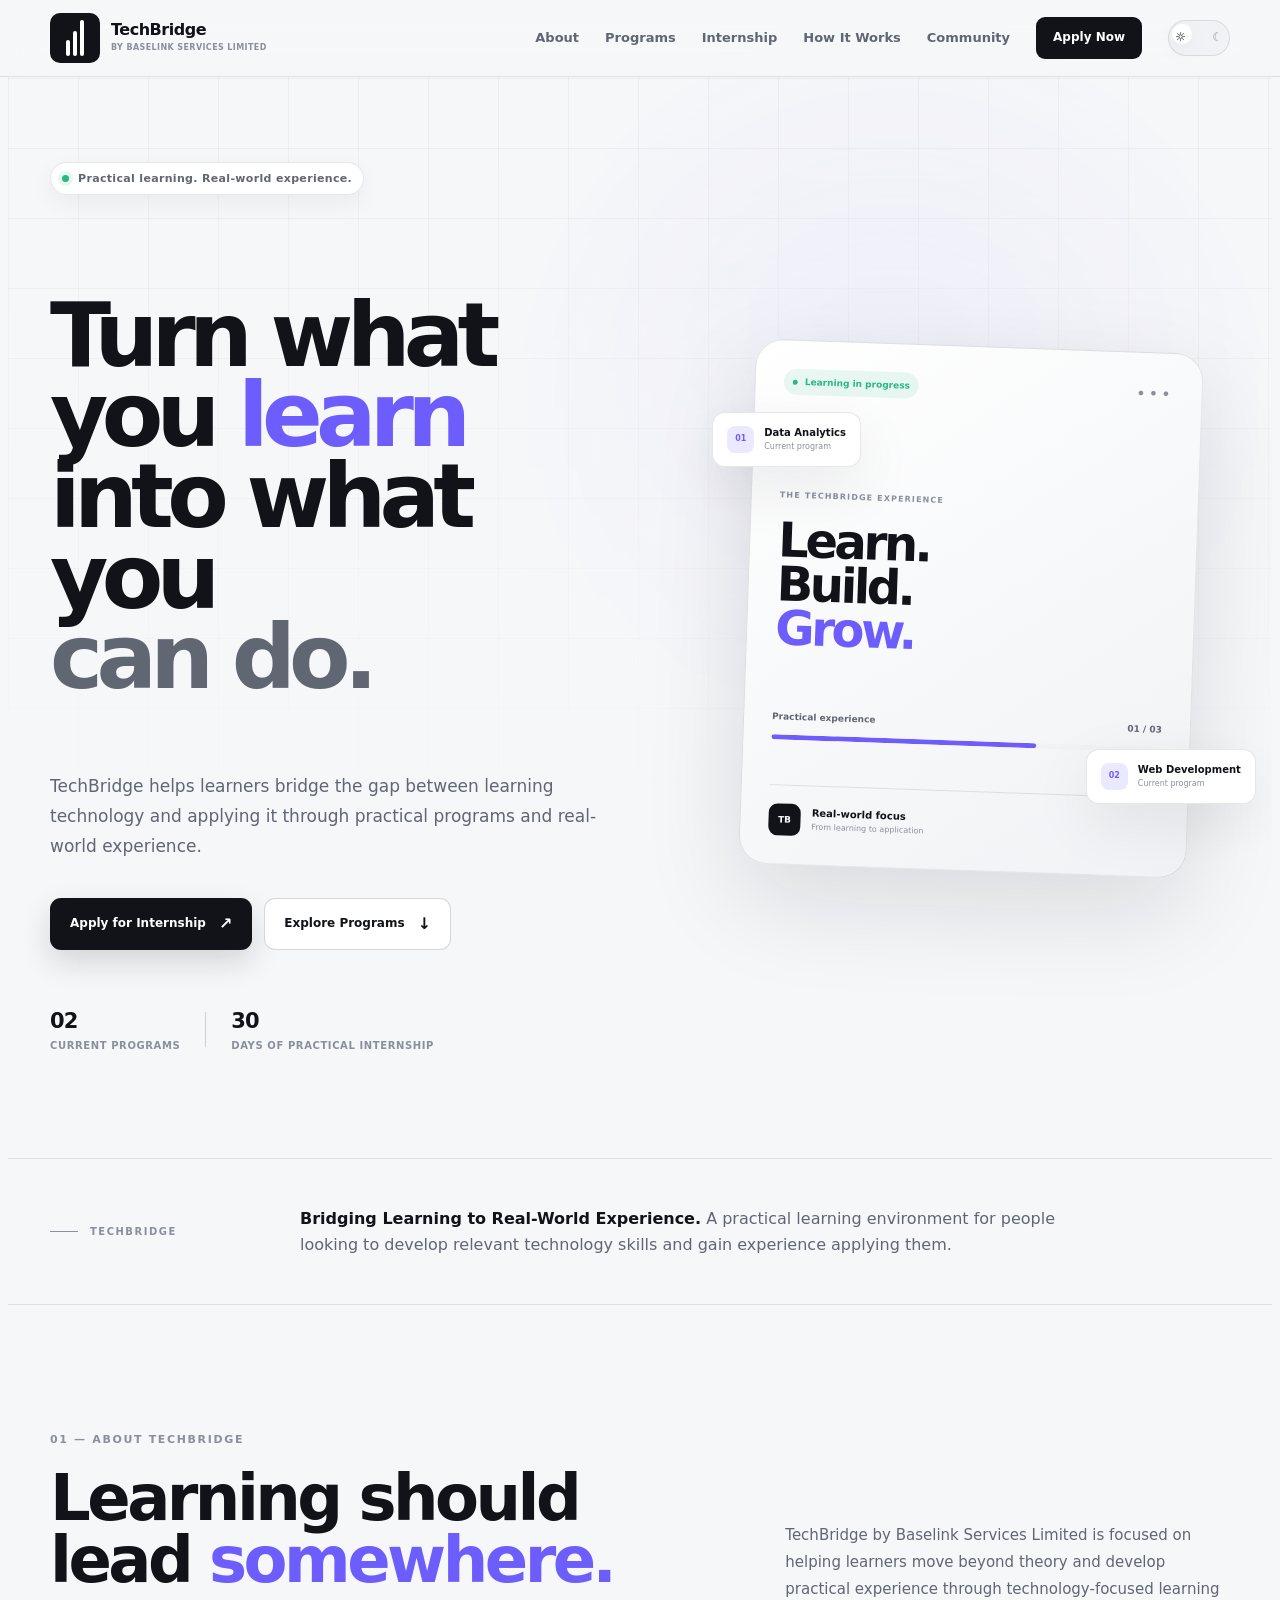
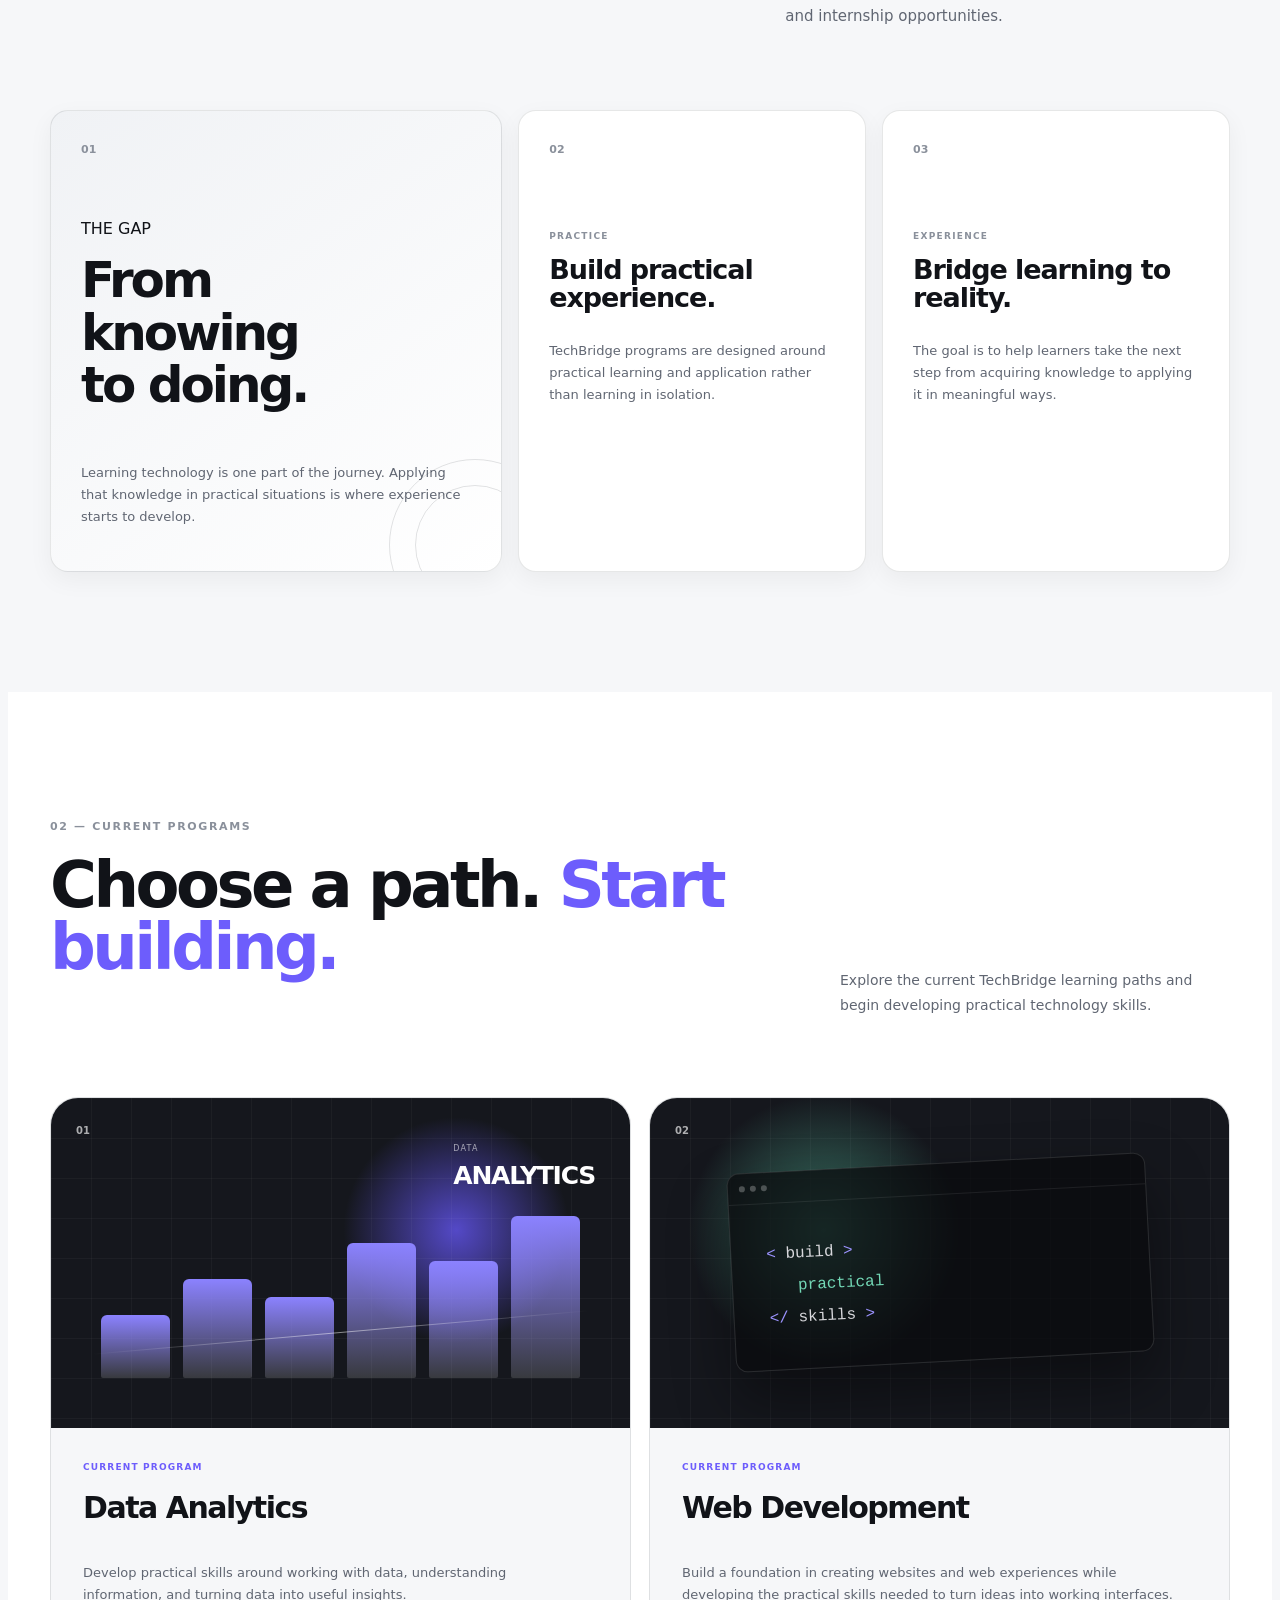
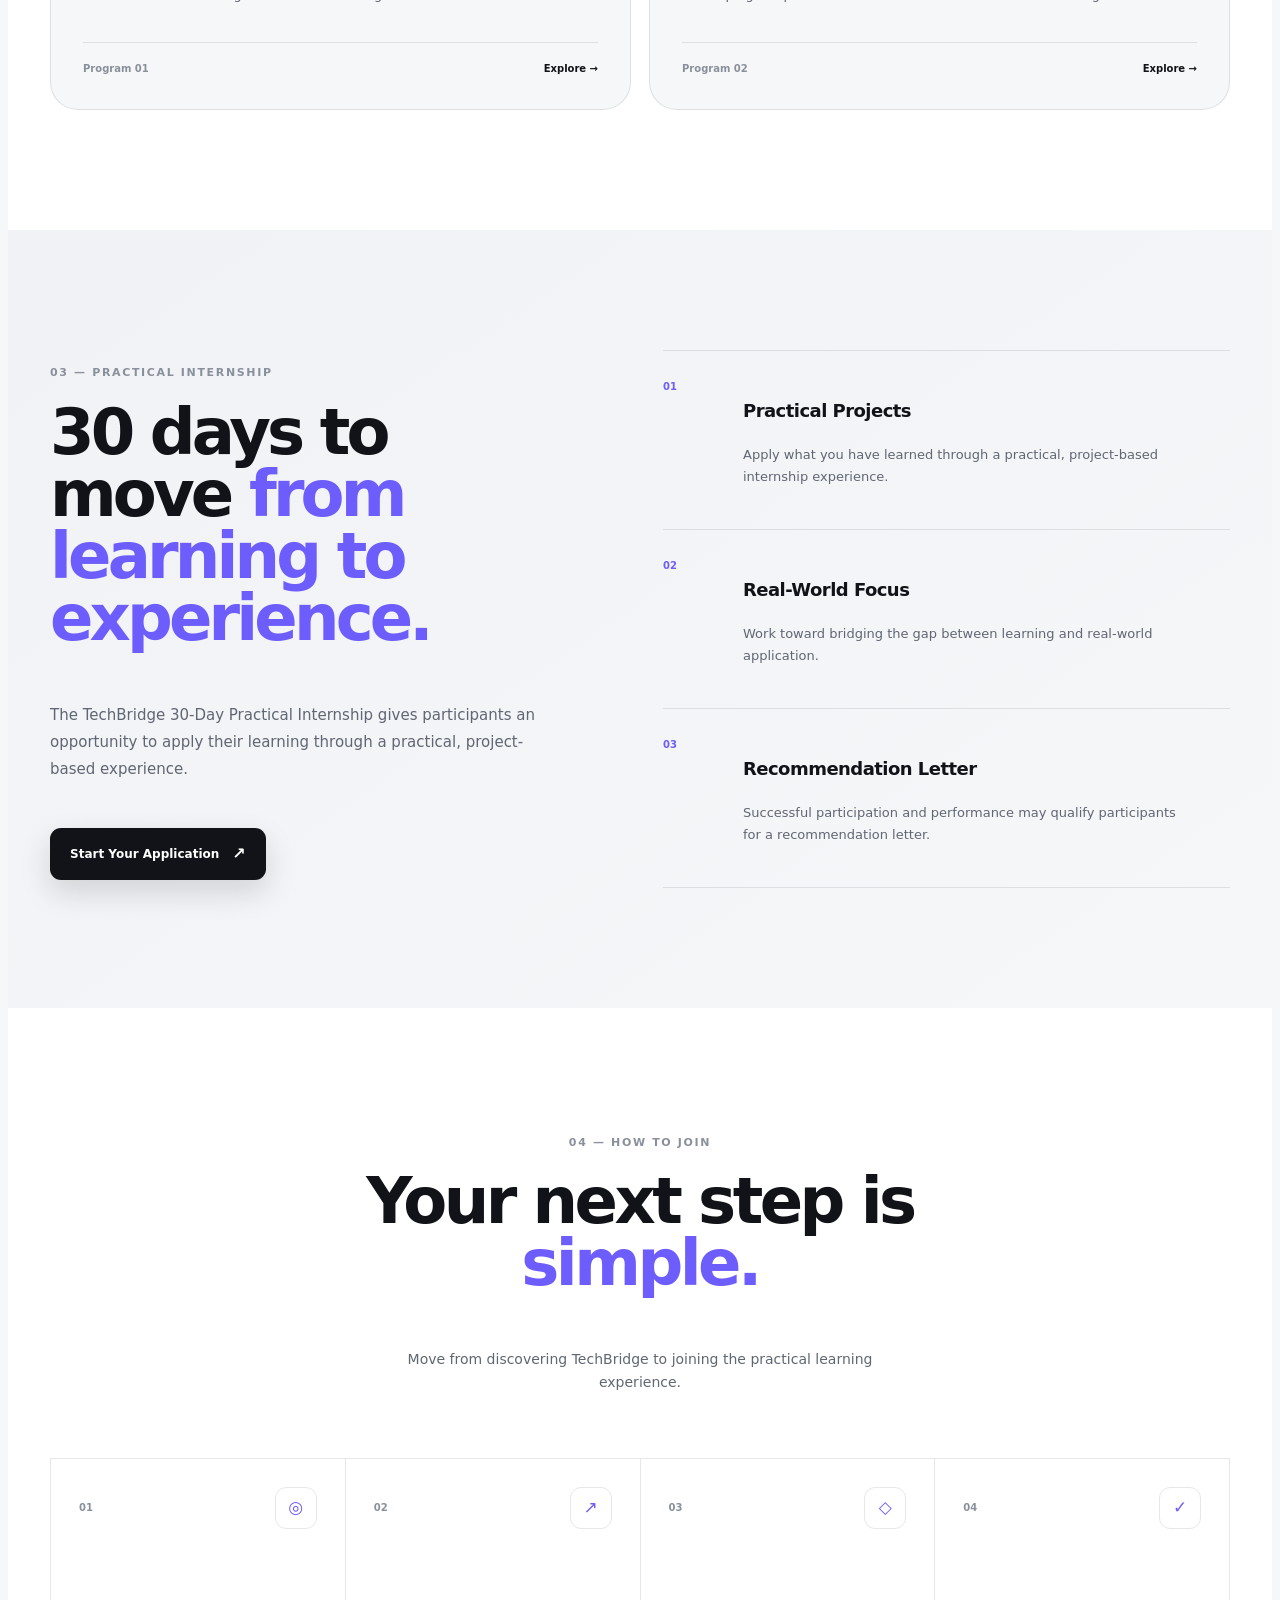
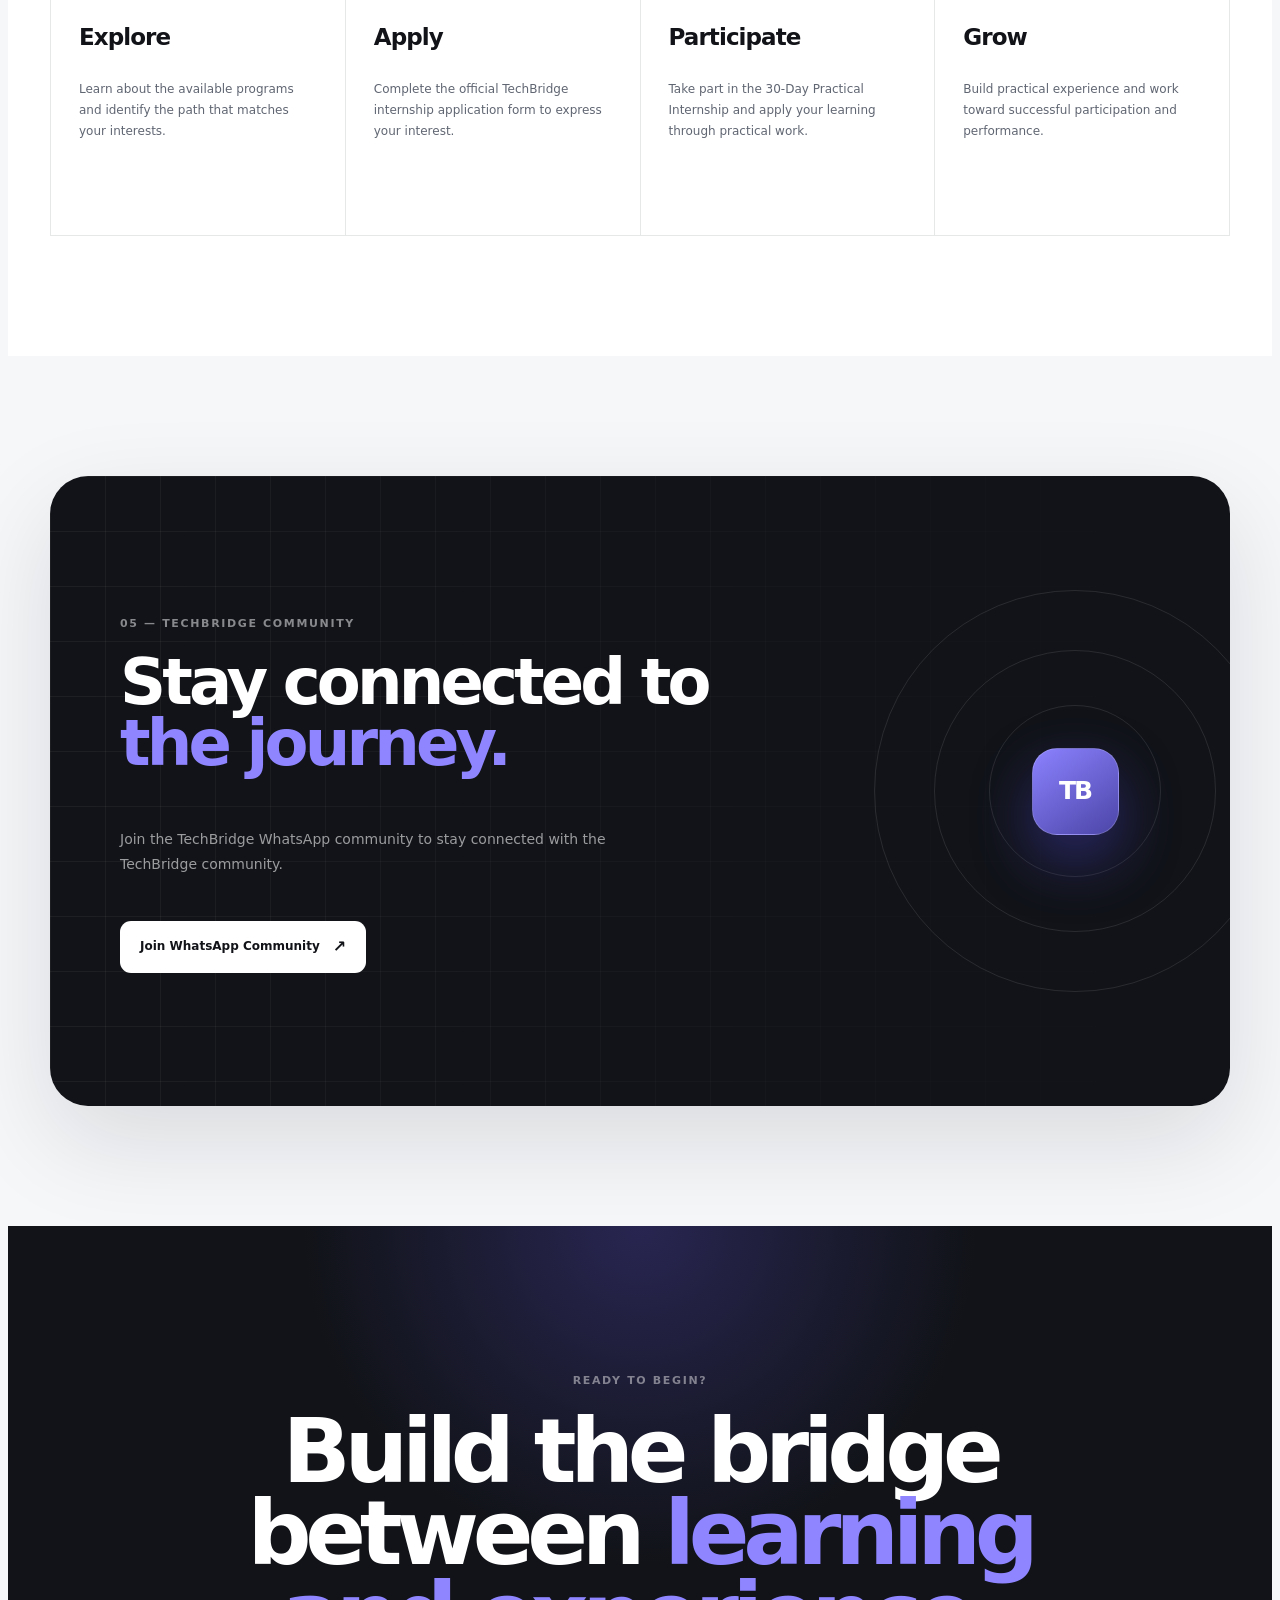
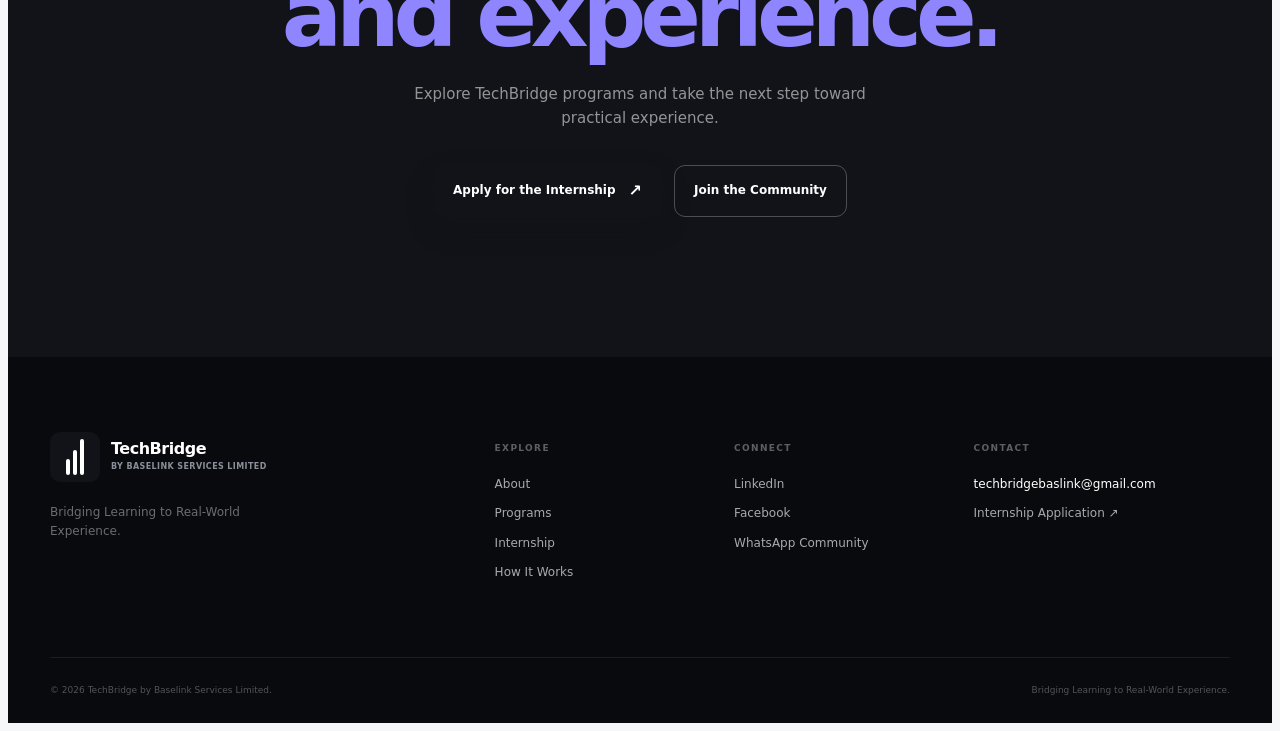
==== index.html @ 59e184b6 "first commit" ====
<!DOCTYPE html>
<html lang="en">
<head>
  <meta charset="UTF-8" />
  <meta
    name="viewport"
    content="width=device-width, initial-scale=1.0"
  />

  <meta
    name="description"
    content="TechBridge by Baselink Services Limited — Bridging Learning to Real-World Experience through practical technology programs and internships."
  />

  <title>TechBridge — Bridging Learning to Real-World Experience</title>

  <link rel="stylesheet" href="style.css" />
</head>

<body>

  <!-- Theme + mobile navigation controls -->
  <input
    type="checkbox"
    id="theme-toggle"
    class="theme-toggle"
    aria-label="Toggle dark mode"
  />

  <input
    type="checkbox"
    id="menu-toggle"
    class="menu-toggle"
    aria-label="Toggle navigation menu"
  />

  <div class="site-shell">

    <!-- =========================
         HEADER
    ========================== -->
    <header class="site-header">
      <div class="container nav-container">

        <a href="#home" class="brand">
          <span class="brand-mark">
            <span></span>
            <span></span>
            <span></span>
          </span>

          <span class="brand-text">
            <strong>TechBridge</strong>
            <small>by Baselink Services Limited</small>
          </span>
        </a>

        <label
          for="menu-toggle"
          class="menu-button"
          aria-label="Open navigation"
        >
          <span></span>
          <span></span>
          <span></span>
        </label>

        <nav class="main-nav" aria-label="Main navigation">
          <a href="#about">About</a>
          <a href="#programs">Programs</a>
          <a href="#internship">Internship</a>
          <a href="#how-it-works">How It Works</a>
          <a href="#community">Community</a>

          <a
            href="https://forms.gle/8EbdSy5ttGfLZfjv5"
            target="_blank"
            rel="noopener noreferrer"
            class="nav-cta"
          >
            Apply Now
          </a>

          <label
            for="theme-toggle"
            class="theme-switch"
            aria-label="Toggle light and dark mode"
          >
            <span class="sun">☼</span>
            <span class="moon">☾</span>
          </label>
        </nav>

      </div>
    </header>


    <main>

      <!-- =========================
           HERO
      ========================== -->
      <section id="home" class="hero">
        <div class="hero-grid"></div>

        <div class="container hero-container">

          <div class="hero-content reveal-up">

            <div class="eyebrow">
              <span class="eyebrow-dot"></span>
              Practical learning. Real-world experience.
            </div>

            <h1>
              Turn what you
              <span>learn</span>
              into what you
              <em>can do.</em>
            </h1>

            <p class="hero-description">
              TechBridge helps learners bridge the gap between learning
              technology and applying it through practical programs and
              real-world experience.
            </p>

            <div class="hero-actions">
              <a
                href="https://forms.gle/8EbdSy5ttGfLZfjv5"
                target="_blank"
                rel="noopener noreferrer"
                class="button button-primary"
              >
                Apply for Internship
                <span>↗</span>
              </a>

              <a href="#programs" class="button button-secondary">
                Explore Programs
                <span>↓</span>
              </a>
            </div>

            <div class="hero-meta">
              <div>
                <strong>02</strong>
                <span>Current programs</span>
              </div>

              <div class="meta-divider"></div>

              <div>
                <strong>30</strong>
                <span>Days of practical internship</span>
              </div>
            </div>

          </div>


          <!-- Hero visual -->
          <div class="hero-visual reveal-right">

            <div class="visual-glow"></div>

            <div class="experience-card">

              <div class="experience-top">
                <span class="status-pill">
                  <span></span>
                  Learning in progress
                </span>

                <span class="card-dots">•••</span>
              </div>

              <div class="visual-heading">
                <small>THE TECHBRIDGE EXPERIENCE</small>
                <h2>
                  Learn.
                  <br />
                  Build.
                  <br />
                  <span>Grow.</span>
                </h2>
              </div>

              <div class="progress-section">
                <div class="progress-label">
                  <span>Practical experience</span>
                  <strong>01 / 03</strong>
                </div>

                <div class="progress-bar">
                  <span></span>
                </div>
              </div>

              <div class="visual-bottom">
                <div class="mini-avatar">TB</div>

                <div>
                  <strong>Real-world focus</strong>
                  <small>From learning to application</small>
                </div>
              </div>

            </div>

            <div class="floating-card floating-card-one">
              <span class="floating-icon">01</span>
              <div>
                <strong>Data Analytics</strong>
                <small>Current program</small>
              </div>
            </div>

            <div class="floating-card floating-card-two">
              <span class="floating-icon">02</span>
              <div>
                <strong>Web Development</strong>
                <small>Current program</small>
              </div>
            </div>

          </div>

        </div>
      </section>


      <!-- =========================
           TRUST / INTRO STRIP
      ========================== -->
      <section class="intro-strip">
        <div class="container intro-grid">

          <div class="intro-label">
            <span class="line"></span>
            <span>TECHBRIDGE</span>
          </div>

          <p>
            <strong>Bridging Learning to Real-World Experience.</strong>
            A practical learning environment for people looking to develop
            relevant technology skills and gain experience applying them.
          </p>

        </div>
      </section>


      <!-- =========================
           ABOUT
      ========================== -->
      <section id="about" class="section about-section">
        <div class="container">

          <div class="section-heading split-heading">

            <div>
              <span class="section-kicker">01 — ABOUT TECHBRIDGE</span>

              <h2>
                Learning should lead
                <span>somewhere.</span>
              </h2>
            </div>

            <p>
              TechBridge by Baselink Services Limited is focused on helping
              learners move beyond theory and develop practical experience
              through technology-focused learning and internship opportunities.
            </p>

          </div>


          <div class="about-grid">

            <article class="about-card about-card-large">
              <div class="number">01</div>

              <div class="about-card-content">
                <span>THE GAP</span>

                <h3>
                  From knowing
                  <br />
                  to doing.
                </h3>

                <p>
                  Learning technology is one part of the journey. Applying
                  that knowledge in practical situations is where experience
                  starts to develop.
                </p>
              </div>

              <div class="corner-shape"></div>
            </article>


            <article class="about-card">
              <div class="number">02</div>

              <span>PRACTICE</span>

              <h3>Build practical experience.</h3>

              <p>
                TechBridge programs are designed around practical learning
                and application rather than learning in isolation.
              </p>
            </article>


            <article class="about-card">
              <div class="number">03</div>

              <span>EXPERIENCE</span>

              <h3>Bridge learning to reality.</h3>

              <p>
                The goal is to help learners take the next step from
                acquiring knowledge to applying it in meaningful ways.
              </p>
            </article>

          </div>

        </div>
      </section>


      <!-- =========================
           PROGRAMS
      ========================== -->
      <section id="programs" class="section programs-section">
        <div class="container">

          <div class="section-heading">

            <span class="section-kicker">02 — CURRENT PROGRAMS</span>

            <div class="heading-row">
              <h2>
                Choose a path.
                <span>Start building.</span>
              </h2>

              <p>
                Explore the current TechBridge learning paths and begin
                developing practical technology skills.
              </p>
            </div>

          </div>


          <div class="program-grid">

            <!-- Data Analytics -->
            <article class="program-card program-analytics">

              <div class="program-number">01</div>

              <div class="program-visual analytics-visual">

                <div class="chart-bars">
                  <span style="--height: 35%"></span>
                  <span style="--height: 55%"></span>
                  <span style="--height: 45%"></span>
                  <span style="--height: 75%"></span>
                  <span style="--height: 65%"></span>
                  <span style="--height: 90%"></span>
                </div>

                <div class="chart-line"></div>

                <div class="data-label">
                  <small>DATA</small>
                  <strong>ANALYTICS</strong>
                </div>

              </div>

              <div class="program-content">
                <div class="program-tag">CURRENT PROGRAM</div>

                <h3>Data Analytics</h3>

                <p>
                  Develop practical skills around working with data,
                  understanding information, and turning data into useful
                  insights.
                </p>

                <div class="program-footer">
                  <span>Program 01</span>
                  <a href="#internship" aria-label="Learn more about Data Analytics">
                    Explore →
                  </a>
                </div>
              </div>

            </article>


            <!-- Web Development -->
            <article class="program-card program-web">

              <div class="program-number">02</div>

              <div class="program-visual web-visual">

                <div class="code-window">

                  <div class="window-bar">
                    <span></span>
                    <span></span>
                    <span></span>
                  </div>

                  <div class="code-content">
                    <span class="code-purple">&lt;</span>
                    <span>build</span>
                    <span class="code-purple">&gt;</span>

                    <br />

                    <span class="indent">
                      practical
                    </span>

                    <br />

                    <span class="code-purple">&lt;/</span>
                    <span>skills</span>
                    <span class="code-purple">&gt;</span>
                  </div>

                </div>

              </div>

              <div class="program-content">
                <div class="program-tag">CURRENT PROGRAM</div>

                <h3>Web Development</h3>

                <p>
                  Build a foundation in creating websites and web experiences
                  while developing the practical skills needed to turn ideas
                  into working interfaces.
                </p>

                <div class="program-footer">
                  <span>Program 02</span>
                  <a href="#internship" aria-label="Learn more about Web Development">
                    Explore →
                  </a>
                </div>
              </div>

            </article>

          </div>

        </div>
      </section>


      <!-- =========================
           INTERNSHIP
      ========================== -->
      <section id="internship" class="section internship-section">

        <div class="container">

          <div class="internship-layout">

            <div class="internship-intro">

              <span class="section-kicker">03 — PRACTICAL INTERNSHIP</span>

              <h2>
                30 days to move
                <span>from learning to experience.</span>
              </h2>

              <p>
                The TechBridge 30-Day Practical Internship gives participants
                an opportunity to apply their learning through a practical,
                project-based experience.
              </p>

              <a
                href="https://forms.gle/8EbdSy5ttGfLZfjv5"
                target="_blank"
                rel="noopener noreferrer"
                class="button button-primary"
              >
                Start Your Application
                <span>↗</span>
              </a>

            </div>


            <div class="internship-benefits">

              <div class="benefit-card">
                <span class="benefit-number">01</span>

                <div>
                  <h3>Practical Projects</h3>
                  <p>
                    Apply what you have learned through a practical,
                    project-based internship experience.
                  </p>
                </div>
              </div>


              <div class="benefit-card">
                <span class="benefit-number">02</span>

                <div>
                  <h3>Real-World Focus</h3>
                  <p>
                    Work toward bridging the gap between learning and
                    real-world application.
                  </p>
                </div>
              </div>


              <div class="benefit-card">
                <span class="benefit-number">03</span>

                <div>
                  <h3>Recommendation Letter</h3>
                  <p>
                    Successful participation and performance may qualify
                    participants for a recommendation letter.
                  </p>
                </div>
              </div>

            </div>

          </div>

        </div>

      </section>


      <!-- =========================
           HOW IT WORKS
      ========================== -->
      <section id="how-it-works" class="section process-section">
        <div class="container">

          <div class="section-heading center-heading">

            <span class="section-kicker">04 — HOW TO JOIN</span>

            <h2>
              Your next step is
              <span>simple.</span>
            </h2>

            <p>
              Move from discovering TechBridge to joining the practical
              learning experience.
            </p>

          </div>


          <div class="process-grid">

            <article class="process-card">
              <div class="process-top">
                <span>01</span>
                <div class="process-icon">◎</div>
              </div>

              <h3>Explore</h3>

              <p>
                Learn about the available programs and identify the path
                that matches your interests.
              </p>
            </article>


            <article class="process-card">
              <div class="process-top">
                <span>02</span>
                <div class="process-icon">↗</div>
              </div>

              <h3>Apply</h3>

              <p>
                Complete the official TechBridge internship application
                form to express your interest.
              </p>
            </article>


            <article class="process-card">
              <div class="process-top">
                <span>03</span>
                <div class="process-icon">◇</div>
              </div>

              <h3>Participate</h3>

              <p>
                Take part in the 30-Day Practical Internship and apply your
                learning through practical work.
              </p>
            </article>


            <article class="process-card">
              <div class="process-top">
                <span>04</span>
                <div class="process-icon">✓</div>
              </div>

              <h3>Grow</h3>

              <p>
                Build practical experience and work toward successful
                participation and performance.
              </p>
            </article>

          </div>

        </div>
      </section>


      <!-- =========================
           COMMUNITY
      ========================== -->
      <section id="community" class="section community-section">
        <div class="container">

          <div class="community-card">

            <div class="community-pattern"></div>

            <div class="community-content">

              <span class="section-kicker">05 — TECHBRIDGE COMMUNITY</span>

              <h2>
                Stay connected to
                <span>the journey.</span>
              </h2>

              <p>
                Join the TechBridge WhatsApp community to stay connected
                with the TechBridge community.
              </p>

              <a
                href="https://chat.whatsapp.com/FqpBvYS4oaK32cXDxc8JIS"
                target="_blank"
                rel="noopener noreferrer"
                class="button button-light"
              >
                Join WhatsApp Community
                <span>↗</span>
              </a>

            </div>


            <div class="community-orbit">

              <div class="orbit orbit-one"></div>
              <div class="orbit orbit-two"></div>
              <div class="orbit orbit-three"></div>

              <div class="community-logo">
                TB
              </div>

            </div>

          </div>

        </div>
      </section>


      <!-- =========================
           FINAL CTA
      ========================== -->
      <section class="final-cta">

        <div class="container final-cta-container">

          <span class="section-kicker">READY TO BEGIN?</span>

          <h2>
            Build the bridge between
            <span>learning and experience.</span>
          </h2>

          <p>
            Explore TechBridge programs and take the next step toward
            practical experience.
          </p>

          <div class="final-actions">

            <a
              href="https://forms.gle/8EbdSy5ttGfLZfjv5"
              target="_blank"
              rel="noopener noreferrer"
              class="button button-primary"
            >
              Apply for the Internship
              <span>↗</span>
            </a>

            <a
              href="https://chat.whatsapp.com/FqpBvYS4oaK32cXDxc8JIS"
              target="_blank"
              rel="noopener noreferrer"
              class="button button-outline-light"
            >
              Join the Community
            </a>

          </div>

        </div>

      </section>

    </main>


    <!-- =========================
         FOOTER
    ========================== -->
    <footer class="site-footer">

      <div class="container footer-main">

        <div class="footer-brand">

          <a href="#home" class="brand">
            <span class="brand-mark">
              <span></span>
              <span></span>
              <span></span>
            </span>

            <span class="brand-text">
              <strong>TechBridge</strong>
              <small>by Baselink Services Limited</small>
            </span>
          </a>

          <p>
            Bridging Learning to Real-World Experience.
          </p>

        </div>


        <div class="footer-column">
          <h3>Explore</h3>

          <a href="#about">About</a>
          <a href="#programs">Programs</a>
          <a href="#internship">Internship</a>
          <a href="#how-it-works">How It Works</a>
        </div>


        <div class="footer-column">
          <h3>Connect</h3>

          <a
            href="https://www.linkedin.com/company/techbridge-services/"
            target="_blank"
            rel="noopener noreferrer"
          >
            LinkedIn
          </a>

          <a
            href="https://www.facebook.com/p/Baselink-Services-100066771475783/"
            target="_blank"
            rel="noopener noreferrer"
          >
            Facebook
          </a>

          <a
            href="https://chat.whatsapp.com/FqpBvYS4oaK32cXDxc8JIS"
            target="_blank"
            rel="noopener noreferrer"
          >
            WhatsApp Community
          </a>
        </div>


        <div class="footer-column footer-contact">
          <h3>Contact</h3>

          <a href="mailto:techbridgebaslink@gmail.com" target="_blank">
            techbridgebaslink@gmail.com
          </a>

          <a
            href="https://forms.gle/8EbdSy5ttGfLZfjv5"
            target="_blank"
            rel="noopener noreferrer"
          >
            Internship Application ↗
          </a>
        </div>

      </div>


      <div class="container footer-bottom">

        <span>
          © 2026 TechBridge by Baselink Services Limited.
        </span>

        <span>
          Bridging Learning to Real-World Experience.
        </span>

      </div>

    </footer>

  </div>

</body>
</html>
---- style.css ----
Premium HTML + CSS Homepage
   /* RESET */
*,
*::before,
*::after {
  box-sizing: border-box;
  margin: 0;
  padding: 0;
}

html {
  scroll-behavior: smooth;
}

body {
  min-height: 100vh;
  font-family:
    Inter,
    ui-sans-serif,
    system-ui,
    -apple-system,
    BlinkMacSystemFont,
    "Segoe UI",
    sans-serif;

  background: #f6f7f9;
  color: #111318;
  line-height: 1.6;

  overflow-x: hidden;

  transition:
    background-color 0.4s ease,
    color 0.4s ease;
}

a {
  color: inherit;
  text-decoration: none;
}

button,
input,
label {
  font: inherit;
}

img {
  display: block;
  max-width: 100%;
}

::selection {
  background: #111318;
  color: #ffffff;
}

/* DESIGN TOKENS */
:root {
  --background: #f6f7f9;
  --surface: #ffffff;
  --surface-soft: #f0f2f5;

  --text: #111318;
  --text-soft: #606672;
  --text-muted: #8a909b;

  --border: rgba(17, 19, 24, 0.1);
  --border-strong: rgba(17, 19, 24, 0.17);

  --primary: #111318;
  --primary-contrast: #ffffff;

  --accent: #6d5dfc;
  --accent-light: #ebe9ff;

  --success: #28b981;

  --container: 1180px;

  --radius-sm: 10px;
  --radius-md: 18px;
  --radius-lg: 28px;
  --radius-xl: 38px;

  --shadow-sm: 0 8px 25px rgba(17, 19, 24, 0.05);

  --shadow-md: 0 20px 60px rgba(17, 19, 24, 0.08);

  --shadow-lg: 0 35px 100px rgba(17, 19, 24, 0.12);
}

/* DARK MODE */
#theme-toggle:checked ~ .site-shell {
  --background: #090a0d;
  --surface: #111318;
  --surface-soft: #181a20;

  --text: #f7f7f8;
  --text-soft: #a5a9b3;
  --text-muted: #737782;

  --border: rgba(255, 255, 255, 0.09);
  --border-strong: rgba(255, 255, 255, 0.15);

  --primary: #ffffff;
  --primary-contrast: #0b0c0f;

  --accent: #8a7fff;
  --accent-light: #201d42;

  --shadow-sm: 0 8px 30px rgba(0, 0, 0, 0.18);

  --shadow-md: 0 20px 70px rgba(0, 0, 0, 0.28);

  --shadow-lg: 0 35px 110px rgba(0, 0, 0, 0.4);
}

/* GLOBAL */
.site-shell {
  background: var(--background);
  color: var(--text);

  transition:
    background-color 0.4s ease,
    color 0.4s ease;
}

.container {
  width: min(calc(100% - 48px), var(--container));

  margin-inline: auto;
}

.section {
  padding: 120px 0;
}

.section-kicker {
  display: inline-flex;
  align-items: center;
  gap: 9px;

  color: var(--text-muted);

  font-size: 11px;
  font-weight: 800;
  letter-spacing: 0.15em;
  text-transform: uppercase;
}

.section-heading {
  margin-bottom: 65px;
}

.section-heading h2 {
  max-width: 750px;

  margin-top: 16px;

  font-size: clamp(42px, 5vw, 70px);

  line-height: 0.98;
  letter-spacing: -0.055em;
}

.section-heading h2 span,
.about-card h3 span,
.final-cta h2 span {
  color: var(--accent);
}

/* HEADER */
.site-header {
  position: fixed;

  top: 0;
  left: 0;
  right: 0;

  z-index: 100;

  background: color-mix(in srgb, var(--background) 88%, transparent);

  border-bottom: 1px solid var(--border);

  backdrop-filter: blur(20px);
  -webkit-backdrop-filter: blur(20px);
}

.nav-container {
  min-height: 76px;

  display: flex;
  align-items: center;
  justify-content: space-between;
}

/* Brand */

.brand {
  display: inline-flex;
  align-items: center;
  gap: 11px;
}

.brand-mark {
  width: 36px;
  height: 36px;

  display: flex;
  align-items: flex-end;
  justify-content: center;
  gap: 3px;

  padding: 7px;

  border-radius: 10px;

  background: var(--primary);
}

.brand-mark span {
  width: 4px;
  border-radius: 2px;

  background: var(--primary-contrast);
}

.brand-mark span:nth-child(1) {
  height: 45%;
}

.brand-mark span:nth-child(2) {
  height: 70%;
}

.brand-mark span:nth-child(3) {
  height: 100%;
}

.brand-text {
  display: flex;
  flex-direction: column;
}

.brand-text strong {
  font-size: 16px;
  line-height: 1;
  letter-spacing: -0.03em;
}

.brand-text small {
  margin-top: 4px;

  color: var(--text-muted);

  font-size: 8px;
  font-weight: 700;
  letter-spacing: 0.05em;
  text-transform: uppercase;
}

/* Navigation */

.main-nav {
  display: flex;
  align-items: center;
  gap: 26px;
}

.main-nav > a:not(.nav-cta) {
  color: var(--text-soft);

  font-size: 13px;
  font-weight: 650;

  transition: color 0.25s ease;
}

.main-nav > a:not(.nav-cta):hover {
  color: var(--text);
}

.nav-cta {
  padding: 11px 17px;

  border-radius: 9px;

  background: var(--primary);
  color: var(--primary-contrast);

  font-size: 12px;
  font-weight: 750;

  transition:
    transform 0.25s ease,
    opacity 0.25s ease;
}

.nav-cta:hover {
  transform: translateY(-2px);
  opacity: 0.88;
}

/* Theme */

.theme-toggle,
.menu-toggle {
  position: absolute;
  opacity: 0;
  pointer-events: none;
}

.theme-switch {
  width: 48px;
  height: 28px;

  position: relative;

  display: flex;
  align-items: center;
  justify-content: space-between;

  padding: 3px 6px;

  border: 1px solid var(--border);
  border-radius: 50px;

  background: var(--surface-soft);

  cursor: pointer;
}

.theme-switch::after {
  content: "";

  position: absolute;

  top: 3px;
  left: 3px;

  width: 20px;
  height: 20px;

  border-radius: 50%;

  background: var(--surface);

  box-shadow: var(--shadow-sm);

  transition: transform 0.35s ease;
}

.theme-switch .sun,
.theme-switch .moon {
  position: relative;
  z-index: 2;

  font-size: 12px;
}

#theme-toggle:checked ~ .site-shell .theme-switch::after {
  transform: translateX(19px);
}

#theme-toggle:checked ~ .site-shell .theme-switch .sun {
  opacity: 0.4;
}

#theme-toggle:not(:checked) ~ .site-shell .theme-switch .moon {
  opacity: 0.4;
}

/* HERO */
.hero {
  min-height: 100vh;

  position: relative;

  display: flex;
  align-items: center;

  padding: 150px 0 100px;

  overflow: hidden;
}

.hero-grid {
  position: absolute;
  inset: 0;

  background-image:
    linear-gradient(var(--border) 1px, transparent 1px),
    linear-gradient(90deg, var(--border) 1px, transparent 1px);

  background-size: 70px 70px;

  mask-image: linear-gradient(to bottom, black 0%, transparent 80%);

  opacity: 0.45;
}

.hero-grid::after {
  content: "";

  position: absolute;

  inset: 0;

  background: radial-gradient(
    circle at 70% 35%,
    color-mix(in srgb, var(--accent) 18%, transparent),
    transparent 35%
  );
}

.hero-container {
  position: relative;

  display: grid;
  grid-template-columns: 1.05fr 0.95fr;

  gap: 90px;

  align-items: center;
}

.hero-content {
  max-width: 690px;
}

.eyebrow {
  display: inline-flex;
  align-items: center;
  gap: 9px;

  margin-bottom: 25px;

  padding: 7px 11px;

  border: 1px solid var(--border);
  border-radius: 100px;

  background: var(--surface);

  color: var(--text-soft);

  font-size: 11px;
  font-weight: 700;
  letter-spacing: 0.03em;

  box-shadow: var(--shadow-sm);
}

.eyebrow-dot {
  width: 7px;
  height: 7px;

  border-radius: 50%;

  background: var(--success);

  box-shadow: 0 0 0 4px color-mix(in srgb, var(--success) 12%, transparent);
}

.hero h1 {
  max-width: 800px;

  font-size: clamp(56px, 7vw, 96px);

  line-height: 0.9;
  letter-spacing: -0.075em;
}

.hero h1 span {
  color: var(--accent);
}

.hero h1 em {
  display: block;

  font-style: normal;

  color: var(--text-soft);
}

.hero-description {
  max-width: 570px;

  margin-top: 30px;

  color: var(--text-soft);

  font-size: 17px;
  line-height: 1.75;
}

.hero-actions {
  display: flex;
  flex-wrap: wrap;
  gap: 12px;

  margin-top: 36px;
}

/* Buttons */

.button {
  min-height: 50px;

  display: inline-flex;
  align-items: center;
  justify-content: center;
  gap: 13px;

  padding: 0 19px;

  border: 1px solid transparent;
  border-radius: 11px;

  font-size: 12px;
  font-weight: 750;

  transition:
    transform 0.25s ease,
    box-shadow 0.25s ease,
    background-color 0.25s ease;
}

.button span {
  font-size: 16px;
}

.button:hover {
  transform: translateY(-3px);
}

.button-primary {
  background: var(--primary);
  color: var(--primary-contrast);

  box-shadow: 0 12px 30px color-mix(in srgb, var(--primary) 15%, transparent);
}

.button-secondary {
  border-color: var(--border-strong);

  background: var(--surface);

  color: var(--text);
}

.button-light {
  background: #ffffff;
  color: #111318;
}

.button-outline-light {
  border-color: rgba(255, 255, 255, 0.25);
  color: #ffffff;
}

.hero-meta {
  display: flex;
  align-items: center;
  gap: 25px;

  margin-top: 55px;
}

.hero-meta div:not(.meta-divider) {
  display: flex;
  flex-direction: column;
}

.hero-meta strong {
  font-size: 21px;
  letter-spacing: -0.04em;
}

.hero-meta span {
  color: var(--text-muted);

  font-size: 10px;
  font-weight: 700;
  text-transform: uppercase;
  letter-spacing: 0.06em;
}

.meta-divider {
  width: 1px;
  height: 35px;

  background: var(--border-strong);
}

/* Hero visual */

.hero-visual {
  min-height: 560px;

  position: relative;

  display: flex;
  align-items: center;
  justify-content: center;
}

.visual-glow {
  position: absolute;

  width: 400px;
  height: 400px;

  border-radius: 50%;

  background: radial-gradient(
    circle,
    color-mix(in srgb, var(--accent) 20%, transparent),
    transparent 70%
  );

  filter: blur(20px);

  animation: pulseGlow 5s ease-in-out infinite;
}

.experience-card {
  width: min(390px, 90%);

  position: relative;
  z-index: 2;

  padding: 28px;

  border: 1px solid var(--border);

  border-radius: var(--radius-lg);

  background: linear-gradient(145deg, var(--surface), var(--surface-soft));

  box-shadow: var(--shadow-lg);

  transform: rotate(2deg);

  animation: floatingCard 6s ease-in-out infinite;
}

.experience-top {
  display: flex;
  justify-content: space-between;
  align-items: center;
}

.status-pill {
  display: inline-flex;
  align-items: center;
  gap: 7px;

  padding: 6px 9px;

  border-radius: 100px;

  background: color-mix(in srgb, var(--success) 10%, transparent);

  color: var(--success);

  font-size: 9px;
  font-weight: 800;
}

.status-pill span {
  width: 5px;
  height: 5px;

  border-radius: 50%;

  background: currentColor;
}

.card-dots {
  color: var(--text-muted);

  letter-spacing: 3px;
}

.visual-heading {
  margin-top: 85px;
}

.visual-heading small {
  color: var(--text-muted);

  font-size: 8px;
  font-weight: 800;
  letter-spacing: 0.14em;
}

.visual-heading h2 {
  margin-top: 12px;

  font-size: 48px;
  line-height: 0.92;
  letter-spacing: -0.07em;
}

.visual-heading h2 span {
  color: var(--accent);
}

.progress-section {
  margin-top: 60px;
}

.progress-label {
  display: flex;
  justify-content: space-between;

  color: var(--text-soft);

  font-size: 9px;
  font-weight: 700;
}

.progress-bar {
  height: 5px;

  margin-top: 10px;

  overflow: hidden;

  border-radius: 10px;

  background: var(--surface-soft);
}

.progress-bar span {
  display: block;

  width: 68%;
  height: 100%;

  border-radius: inherit;

  background: var(--accent);

  animation: progressMove 4s ease-in-out infinite;
}

.visual-bottom {
  display: flex;
  align-items: center;
  gap: 11px;

  margin-top: 45px;

  padding-top: 18px;

  border-top: 1px solid var(--border);
}

.mini-avatar {
  width: 32px;
  height: 32px;

  display: grid;
  place-items: center;

  border-radius: 9px;

  background: var(--primary);
  color: var(--primary-contrast);

  font-size: 9px;
  font-weight: 800;
}

.visual-bottom div:last-child {
  display: flex;
  flex-direction: column;
}

.visual-bottom strong {
  font-size: 10px;
}

.visual-bottom small {
  color: var(--text-muted);

  font-size: 8px;
}

.floating-card {
  position: absolute;
  z-index: 4;

  display: flex;
  align-items: center;
  gap: 10px;

  padding: 12px 14px;

  border: 1px solid var(--border);

  border-radius: 13px;

  background: var(--surface);

  box-shadow: var(--shadow-md);

  animation: floatingSmall 5s ease-in-out infinite;
}

.floating-card-one {
  top: 15%;
  left: 0;
}

.floating-card-two {
  right: -5%;
  bottom: 15%;

  animation-delay: -2s;
}

.floating-icon {
  width: 27px;
  height: 27px;

  display: grid;
  place-items: center;

  border-radius: 8px;

  background: var(--accent-light);
  color: var(--accent);

  font-size: 8px;
  font-weight: 800;
}

.floating-card div {
  display: flex;
  flex-direction: column;
}

.floating-card strong {
  font-size: 10px;
}

.floating-card small {
  color: var(--text-muted);

  font-size: 8px;
}

/* INTRO STRIP */
.intro-strip {
  border-block: 1px solid var(--border);
}

.intro-grid {
  min-height: 145px;

  display: grid;
  grid-template-columns: 180px 1fr;

  gap: 70px;

  align-items: center;
}

.intro-label {
  display: flex;
  align-items: center;
  gap: 12px;

  color: var(--text-muted);

  font-size: 10px;
  font-weight: 800;
  letter-spacing: 0.15em;
}

.intro-label .line {
  width: 28px;
  height: 1px;

  background: var(--text-muted);
}

.intro-grid p {
  max-width: 800px;

  color: var(--text-soft);

  font-size: 16px;
}

.intro-grid strong {
  color: var(--text);
}

/* ABOUT */
.split-heading {
  display: grid;
  grid-template-columns: 1fr 0.7fr;
  gap: 100px;

  align-items: end;
}

.split-heading p {
  color: var(--text-soft);
  font-size: 15px;
  line-height: 1.8;
}

.about-grid {
  display: grid;
  grid-template-columns: 1.3fr 1fr 1fr;
  gap: 16px;
}

.about-card {
  min-height: 400px;

  position: relative;

  padding: 30px;

  overflow: hidden;

  border: 1px solid var(--border);
  border-radius: var(--radius-md);

  background: var(--surface);

  box-shadow: var(--shadow-sm);

  transition:
    transform 0.35s ease,
    box-shadow 0.35s ease;
}

.about-card:hover {
  transform: translateY(-7px);
  box-shadow: var(--shadow-md);
}

.about-card-large {
  display: flex;
  flex-direction: column;
  justify-content: space-between;

  background: linear-gradient(145deg, var(--surface-soft), var(--surface));
}

.number {
  color: var(--text-muted);

  font-size: 11px;
  font-weight: 800;
}

.about-card > span:not(.number) {
  display: block;

  margin-top: 70px;

  color: var(--text-muted);

  font-size: 9px;
  font-weight: 800;
  letter-spacing: 0.14em;
}

.about-card h3 {
  max-width: 360px;

  margin-top: 13px;

  font-size: 27px;
  line-height: 1.05;
  letter-spacing: -0.04em;
}

.about-card p {
  max-width: 330px;

  margin-top: 18px;

  color: var(--text-soft);

  font-size: 13px;
  line-height: 1.7;
}

.about-card-large h3 {
  font-size: 50px;
  letter-spacing: -0.06em;
}

.about-card-large p {
  max-width: 430px;
}

.corner-shape {
  position: absolute;

  width: 170px;
  height: 170px;

  right: -60px;
  bottom: -60px;

  border: 1px solid var(--border-strong);
  border-radius: 50%;

  opacity: 0.7;
}

.corner-shape::after {
  content: "";

  position: absolute;

  inset: 25px;

  border: 1px solid var(--border-strong);
  border-radius: 50%;
}

/* PROGRAMS */
.programs-section {
  background: var(--surface);
}

.heading-row {
  display: flex;
  justify-content: space-between;
  gap: 70px;
}

.heading-row p {
  max-width: 390px;

  align-self: end;

  color: var(--text-soft);

  font-size: 14px;
  line-height: 1.8;
}

.program-grid {
  display: grid;
  grid-template-columns: 1fr 1fr;

  gap: 18px;
}

.program-card {
  overflow: hidden;

  border: 1px solid var(--border);
  border-radius: var(--radius-lg);

  background: var(--background);

  transition:
    transform 0.4s ease,
    box-shadow 0.4s ease;
}

.program-card:hover {
  transform: translateY(-8px);
  box-shadow: var(--shadow-lg);
}

.program-number {
  position: absolute;

  margin: 25px;

  color: rgba(255, 255, 255, 0.65);

  font-size: 10px;
  font-weight: 800;

  z-index: 3;
}

.program-visual {
  height: 330px;

  position: relative;

  overflow: hidden;

  background: #15171d;
}

.program-visual::before {
  content: "";

  position: absolute;

  inset: 0;

  background-image:
    linear-gradient(rgba(255, 255, 255, 0.06) 1px, transparent 1px),
    linear-gradient(90deg, rgba(255, 255, 255, 0.06) 1px, transparent 1px);

  background-size: 40px 40px;

  opacity: 0.6;
}

/* Analytics */

.analytics-visual {
  background:
    radial-gradient(circle at 70% 40%, #5449c7, transparent 25%), #15171d;
}

.chart-bars {
  height: 180px;

  position: absolute;

  left: 50px;
  right: 50px;
  bottom: 50px;

  display: flex;
  align-items: end;
  gap: 13px;
}

.chart-bars span {
  flex: 1;

  height: var(--height);

  border-radius: 6px 6px 2px 2px;

  background: linear-gradient(to top, rgba(255, 255, 255, 0.15), #8b82ff);

  transform-origin: bottom;

  animation: chartGrow 2.5s ease-in-out infinite alternate;
}

.chart-bars span:nth-child(2) {
  animation-delay: -0.3s;
}

.chart-bars span:nth-child(3) {
  animation-delay: -0.7s;
}

.chart-bars span:nth-child(4) {
  animation-delay: -0.5s;
}

.chart-bars span:nth-child(5) {
  animation-delay: -0.9s;
}

.chart-line {
  position: absolute;

  left: 40px;
  right: 40px;
  bottom: 95px;

  height: 1px;

  background: linear-gradient(90deg, transparent, #ffffff, transparent);

  transform: rotate(-5deg);

  opacity: 0.5;
}

.data-label {
  position: absolute;

  right: 35px;
  top: 45px;

  display: flex;
  flex-direction: column;

  color: #ffffff;
}

.data-label small {
  font-size: 8px;
  letter-spacing: 0.15em;
  opacity: 0.6;
}

.data-label strong {
  font-size: 25px;
  letter-spacing: -0.05em;
}

/* Web development */

.web-visual {
  background:
    radial-gradient(circle at 30% 40%, #3c7868, transparent 30%), #15171d;
}

.code-window {
  position: absolute;

  width: 72%;

  top: 65px;
  left: 14%;

  border: 1px solid rgba(255, 255, 255, 0.12);

  border-radius: 12px;

  overflow: hidden;

  background: rgba(10, 11, 14, 0.75);

  box-shadow: 0 30px 60px rgba(0, 0, 0, 0.4);

  transform: rotate(-3deg);

  animation: codeFloat 5s ease-in-out infinite;
}

.window-bar {
  height: 30px;

  display: flex;
  align-items: center;
  gap: 5px;

  padding-left: 11px;

  border-bottom: 1px solid rgba(255, 255, 255, 0.08);
}

.window-bar span {
  width: 6px;
  height: 6px;

  border-radius: 50%;

  background: rgba(255, 255, 255, 0.25);
}

.code-content {
  padding: 35px;

  color: #d8d8dc;

  font-family: "SFMono-Regular", Consolas, monospace;

  font-size: 16px;
  line-height: 2;
}

.code-purple {
  color: #9c93ff;
}

.indent {
  color: #73d8b6;
  padding-left: 30px;
}

/* Program content */

.program-content {
  padding: 32px;
}

.program-tag {
  color: var(--accent);

  font-size: 9px;
  font-weight: 800;
  letter-spacing: 0.13em;
}

.program-content h3 {
  margin-top: 9px;

  font-size: 30px;
  letter-spacing: -0.05em;
}

.program-content p {
  max-width: 500px;

  margin-top: 13px;

  color: var(--text-soft);

  font-size: 13px;
  line-height: 1.75;
}

.program-footer {
  display: flex;
  justify-content: space-between;

  margin-top: 35px;
  padding-top: 18px;

  border-top: 1px solid var(--border);

  color: var(--text-muted);

  font-size: 10px;
  font-weight: 700;
}

.program-footer a {
  color: var(--text);

  transition: color 0.25s ease;
}

.program-footer a:hover {
  color: var(--accent);
}

/* INTERNSHIP */
.internship-section {
  background: linear-gradient(145deg, var(--surface-soft), var(--background));
}

.internship-layout {
  display: grid;
  grid-template-columns: 0.95fr 1.05fr;

  gap: 100px;

  align-items: center;
}

.internship-intro h2 {
  max-width: 600px;

  margin-top: 17px;

  font-size: clamp(42px, 5vw, 67px);

  line-height: 0.97;

  letter-spacing: -0.06em;
}

.internship-intro h2 span {
  color: var(--accent);
}

.internship-intro p {
  max-width: 520px;

  margin-top: 25px;

  color: var(--text-soft);

  font-size: 15px;
  line-height: 1.8;
}

.internship-intro .button {
  margin-top: 30px;
}

.internship-benefits {
  display: flex;
  flex-direction: column;

  border-top: 1px solid var(--border);
}

.benefit-card {
  display: grid;
  grid-template-columns: 55px 1fr;

  gap: 25px;

  padding: 28px 0;

  border-bottom: 1px solid var(--border);
}

.benefit-number {
  color: var(--accent);

  font-size: 10px;
  font-weight: 800;
}

.benefit-card h3 {
  font-size: 18px;
  letter-spacing: -0.03em;
}

.benefit-card p {
  max-width: 450px;

  margin-top: 6px;

  color: var(--text-soft);

  font-size: 13px;
  line-height: 1.7;
}

/* PROCESS */
.process-section {
  background: var(--surface);
}

.center-heading {
  text-align: center;
}

.center-heading h2 {
  margin-inline: auto;
}

.center-heading p {
  max-width: 510px;

  margin: 22px auto 0;

  color: var(--text-soft);

  font-size: 14px;
}

.process-grid {
  display: grid;
  grid-template-columns: repeat(4, 1fr);

  border-top: 1px solid var(--border);
  border-left: 1px solid var(--border);
}

.process-card {
  min-height: 320px;

  padding: 28px;

  border-right: 1px solid var(--border);
  border-bottom: 1px solid var(--border);

  transition:
    background-color 0.3s ease,
    transform 0.3s ease;
}

.process-card:hover {
  background: var(--background);
}

.process-top {
  display: flex;
  justify-content: space-between;
  align-items: center;
}

.process-top > span {
  color: var(--text-muted);

  font-size: 10px;
  font-weight: 800;
}

.process-icon {
  width: 40px;
  height: 40px;

  display: grid;
  place-items: center;

  border: 1px solid var(--border);

  border-radius: 11px;

  color: var(--accent);

  font-size: 17px;
}

.process-card h3 {
  margin-top: 90px;

  font-size: 23px;
  letter-spacing: -0.04em;
}

.process-card p {
  margin-top: 10px;

  color: var(--text-soft);

  font-size: 12px;
  line-height: 1.75;
}

/* COMMUNITY */
.community-section {
  background: var(--background);
}

.community-card {
  min-height: 490px;

  position: relative;

  display: flex;
  align-items: center;

  overflow: hidden;

  padding: 70px;

  border-radius: var(--radius-xl);

  background: #111318;
  color: #ffffff;

  box-shadow: var(--shadow-lg);
}

.community-pattern {
  position: absolute;
  inset: 0;

  background-image:
    linear-gradient(rgba(255, 255, 255, 0.05) 1px, transparent 1px),
    linear-gradient(90deg, rgba(255, 255, 255, 0.05) 1px, transparent 1px);

  background-size: 55px 55px;

  mask-image: linear-gradient(90deg, black, transparent);
}

.community-content {
  max-width: 620px;

  position: relative;
  z-index: 3;
}

.community-content .section-kicker {
  color: rgba(255, 255, 255, 0.5);
}

.community-content h2 {
  margin-top: 17px;

  font-size: clamp(42px, 5vw, 67px);

  line-height: 0.95;

  letter-spacing: -0.06em;
}

.community-content h2 span {
  color: #8f86ff;
}

.community-content p {
  max-width: 490px;

  margin-top: 22px;

  color: rgba(255, 255, 255, 0.58);

  font-size: 14px;
  line-height: 1.8;
}

.community-content .button {
  margin-top: 30px;
}

.community-orbit {
  width: 430px;
  height: 430px;

  position: absolute;

  right: -60px;

  display: grid;
  place-items: center;
}

.orbit {
  position: absolute;

  border: 1px solid rgba(255, 255, 255, 0.1);

  border-radius: 50%;
}

.orbit-one {
  width: 170px;
  height: 170px;

  animation: orbitRotate 15s linear infinite;
}

.orbit-two {
  width: 280px;
  height: 280px;

  animation: orbitRotate 20s linear infinite reverse;
}

.orbit-three {
  width: 400px;
  height: 400px;

  animation: orbitRotate 25s linear infinite;
}

.community-logo {
  width: 85px;
  height: 85px;

  display: grid;
  place-items: center;

  border: 1px solid rgba(255, 255, 255, 0.18);

  border-radius: 25px;

  background: linear-gradient(145deg, #8b82ff, #4c45a7);

  box-shadow: 0 25px 60px rgba(90, 80, 255, 0.35);

  font-size: 25px;
  font-weight: 900;

  letter-spacing: -0.08em;

  z-index: 2;
}

/* FINAL CTA */
.final-cta {
  padding: 140px 0;

  background:
    radial-gradient(
      circle at 50% 0%,
      rgba(109, 93, 252, 0.25),
      transparent 35%
    ),
    #111318;

  color: #ffffff;

  text-align: center;
}

.final-cta .section-kicker {
  color: rgba(255, 255, 255, 0.45);
}

.final-cta h2 {
  max-width: 900px;

  margin: 18px auto 0;

  font-size: clamp(48px, 7vw, 90px);

  line-height: 0.92;

  letter-spacing: -0.07em;
}

.final-cta h2 span {
  color: #8e85ff;
}

.final-cta p {
  max-width: 500px;

  margin: 25px auto 0;

  color: rgba(255, 255, 255, 0.55);

  font-size: 15px;
}

.final-actions {
  display: flex;
  justify-content: center;
  flex-wrap: wrap;

  gap: 12px;

  margin-top: 35px;
}

/* FOOTER */
.site-footer {
  background: #090a0d;
  color: #ffffff;
}

.footer-main {
  display: grid;
  grid-template-columns: 1.5fr 0.7fr 0.7fr 1fr;

  gap: 60px;

  padding: 75px 0;
}

.footer-brand p {
  max-width: 260px;

  margin-top: 20px;

  color: rgba(255, 255, 255, 0.4);

  font-size: 12px;
}

.footer-column {
  display: flex;
  flex-direction: column;
  align-items: flex-start;

  gap: 10px;
}

.footer-column h3 {
  margin-bottom: 10px;

  color: rgba(255, 255, 255, 0.35);

  font-size: 9px;
  font-weight: 800;
  letter-spacing: 0.15em;
  text-transform: uppercase;
}

.footer-column a {
  color: rgba(255, 255, 255, 0.65);

  font-size: 12px;

  transition:
    color 0.25s ease,
    transform 0.25s ease;
}

.footer-column a:hover {
  color: #ffffff;
  transform: translateX(3px);
}

.footer-contact a:first-of-type {
  color: #ffffff;
}

.footer-bottom {
  min-height: 65px;

  display: flex;
  align-items: center;
  justify-content: space-between;

  gap: 20px;

  border-top: 1px solid rgba(255, 255, 255, 0.08);

  color: rgba(255, 255, 255, 0.3);

  font-size: 9px;
}

/* ANIMATIONS */
@keyframes pulseGlow {
  0%,
  100% {
    transform: scale(0.95);
    opacity: 0.6;
  }

  50% {
    transform: scale(1.1);
    opacity: 1;
  }
}

@keyframes floatingCard {
  0%,
  100% {
    transform: translateY(0) rotate(2deg);
  }

  50% {
    transform: translateY(-12px) rotate(2deg);
  }
}

@keyframes floatingSmall {
  0%,
  100% {
    transform: translateY(0);
  }

  50% {
    transform: translateY(-9px);
  }
}

@keyframes progressMove {
  0% {
    width: 50%;
  }

  50% {
    width: 82%;
  }

  100% {
    width: 68%;
  }
}

@keyframes chartGrow {
  from {
    transform: scaleY(0.85);
  }

  to {
    transform: scaleY(1);
  }
}

@keyframes codeFloat {
  0%,
  100% {
    transform: translateY(0) rotate(-3deg);
  }

  50% {
    transform: translateY(-8px) rotate(-3deg);
  }
}

@keyframes orbitRotate {
  from {
    transform: rotate(0deg);
  }

  to {
    transform: rotate(360deg);
  }
}

@keyframes revealUp {
  from {
    opacity: 0;
    transform: translateY(25px);
  }

  to {
    opacity: 1;
    transform: translateY(0);
  }
}

@keyframes revealRight {
  from {
    opacity: 0;
    transform: translateX(30px);
  }

  to {
    opacity: 1;
    transform: translateX(0);
  }
}

.reveal-up {
  animation: revealUp 0.9s ease both;
}

.reveal-right {
  animation: revealRight 1s 0.15s ease both;
}

/* TABLET */
@media (max-width: 1000px) {
  .main-nav {
    gap: 15px;
  }

  .main-nav > a:not(.nav-cta) {
    font-size: 12px;
  }

  .hero-container {
    grid-template-columns: 1fr;

    gap: 50px;
  }

  .hero-content {
    max-width: 800px;
  }

  .hero-visual {
    min-height: 500px;
  }

  .about-grid {
    grid-template-columns: 1fr 1fr;
  }

  .about-card-large {
    grid-column: 1 / -1;
    min-height: 350px;
  }

  .split-heading,
  .internship-layout {
    grid-template-columns: 1fr;

    gap: 35px;
  }

  .program-grid {
    grid-template-columns: 1fr;
  }

  .process-grid {
    grid-template-columns: 1fr 1fr;
  }

  .community-orbit {
    opacity: 0.5;
    right: -120px;
  }

  .footer-main {
    grid-template-columns: 1fr 1fr;
  }
}

/* MOBILE NAVIGATION */
.menu-button {
  display: none;

  width: 40px;
  height: 40px;

  align-items: center;
  justify-content: center;
  flex-direction: column;

  gap: 5px;

  border: 1px solid var(--border);
  border-radius: 9px;

  cursor: pointer;
}

.menu-button span {
  width: 16px;
  height: 1.5px;

  background: var(--text);
}

/* MOBILE */
@media (max-width: 700px) {
  .container {
    width: min(calc(100% - 32px), var(--container));
  }

  .section {
    padding: 85px 0;
  }

  /* Navigation */

  .menu-button {
    display: flex;
  }

  .main-nav {
    position: absolute;

    top: 76px;
    left: 16px;
    right: 16px;

    display: flex;
    flex-direction: column;
    align-items: stretch;

    gap: 0;

    padding: 10px;

    border: 1px solid var(--border);

    border-radius: 16px;

    background: var(--surface);

    box-shadow: var(--shadow-lg);

    opacity: 0;
    visibility: hidden;

    transform: translateY(-10px);

    transition:
      opacity 0.25s ease,
      visibility 0.25s ease,
      transform 0.25s ease;
  }

  .main-nav > a:not(.nav-cta) {
    padding: 12px;

    border-radius: 8px;
  }

  .main-nav > a:not(.nav-cta):hover {
    background: var(--surface-soft);
  }

  .nav-cta {
    margin-top: 7px;

    text-align: center;
  }

  .theme-switch {
    margin: 12px auto 4px;
  }

  #menu-toggle:checked ~ .site-shell .main-nav {
    opacity: 1;
    visibility: visible;
    transform: translateY(0);
  }

  /* Hero */

  .hero {
    padding: 125px 0 75px;
  }

  .hero h1 {
    font-size: clamp(52px, 15vw, 78px);
  }

  .hero-description {
    font-size: 15px;
  }

  .hero-actions {
    flex-direction: column;
  }

  .hero-actions .button {
    width: 100%;
  }

  .hero-meta {
    margin-top: 40px;
  }

  .hero-visual {
    min-height: 430px;
  }

  .experience-card {
    padding: 21px;
  }

  .visual-heading {
    margin-top: 65px;
  }

  .visual-heading h2 {
    font-size: 40px;
  }

  .floating-card-one {
    left: -5px;
  }

  .floating-card-two {
    right: -5px;
  }

  /* Intro */

  .intro-grid {
    grid-template-columns: 1fr;

    gap: 18px;

    padding: 40px 0;
  }

  /* Headings */

  .section-heading {
    margin-bottom: 45px;
  }

  .section-heading h2 {
    font-size: 43px;
  }

  .heading-row {
    flex-direction: column;
    gap: 22px;
  }

  /* About */

  .about-grid {
    grid-template-columns: 1fr;
  }

  .about-card-large {
    grid-column: auto;
  }

  .about-card {
    min-height: 330px;
  }

  .about-card-large h3 {
    font-size: 42px;
  }

  /* Programs */

  .program-visual {
    height: 260px;
  }

  .program-content {
    padding: 25px;
  }

  /* Internship */

  .internship-intro h2 {
    font-size: 44px;
  }

  /* Process */

  .process-grid {
    grid-template-columns: 1fr;

    border-left: 0;
  }

  .process-card {
    min-height: 260px;

    border-left: 1px solid var(--border);
  }

  .process-card h3 {
    margin-top: 60px;
  }

  /* Community */

  .community-card {
    min-height: 580px;

    padding: 40px 28px;

    align-items: flex-start;
  }

  .community-orbit {
    width: 330px;
    height: 330px;

    right: 50%;
    bottom: -100px;

    transform: translateX(50%);

    opacity: 0.45;
  }

  .community-content {
    max-width: 100%;
  }

  /* CTA */

  .final-cta {
    padding: 95px 0;
  }

  .final-cta h2 {
    font-size: 49px;
  }

  .final-actions {
    flex-direction: column;
  }

  .final-actions .button {
    width: 100%;
  }

  /* Footer */

  .footer-main {
    grid-template-columns: 1fr;

    gap: 35px;

    padding: 60px 0;
  }

  .footer-bottom {
    flex-direction: column;
    align-items: flex-start;

    padding: 20px 0;
  }
}

/* SMALL MOBILE */
@media (max-width: 420px) {
  .brand-text small {
    display: none;
  }

  .hero h1 {
    font-size: 50px;
  }

  .hero-meta {
    gap: 15px;
  }

  .hero-meta span {
    font-size: 8px;
  }

  .experience-card {
    width: 94%;
  }

  .floating-card {
    padding: 9px;
  }

  .floating-card strong {
    font-size: 8px;
  }

  .floating-card small {
    font-size: 7px;
  }

  .floating-icon {
    width: 24px;
    height: 24px;
  }

  .community-card {
    min-height: 620px;
  }

  .community-content h2 {
    font-size: 43px;
  }
}

/* ACCESSIBILITY */
@media (prefers-reduced-motion: reduce) {
  *,
  *::before,
  *::after {
    scroll-behavior: auto !important;
    animation-duration: 0.01ms !important;
    animation-iteration-count: 1 !important;
    transition-duration: 0.01ms !important;
  }
}
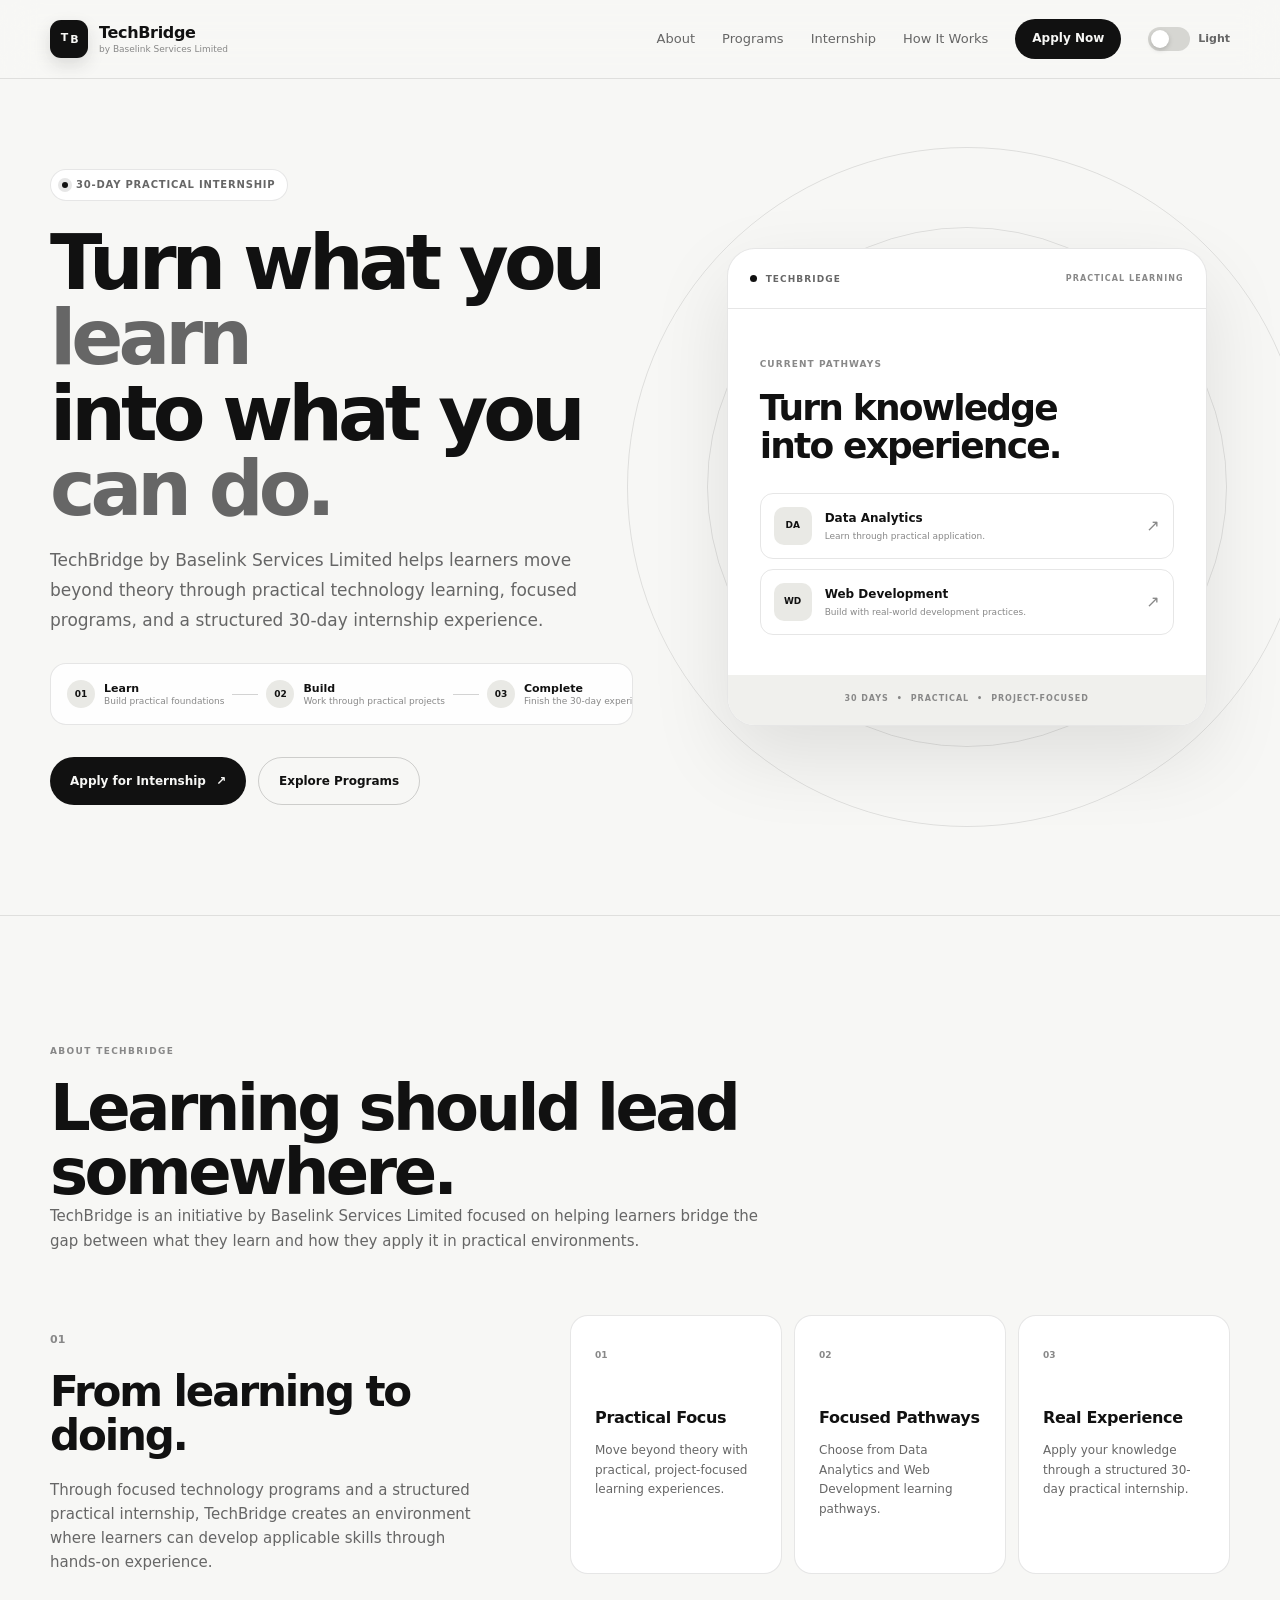
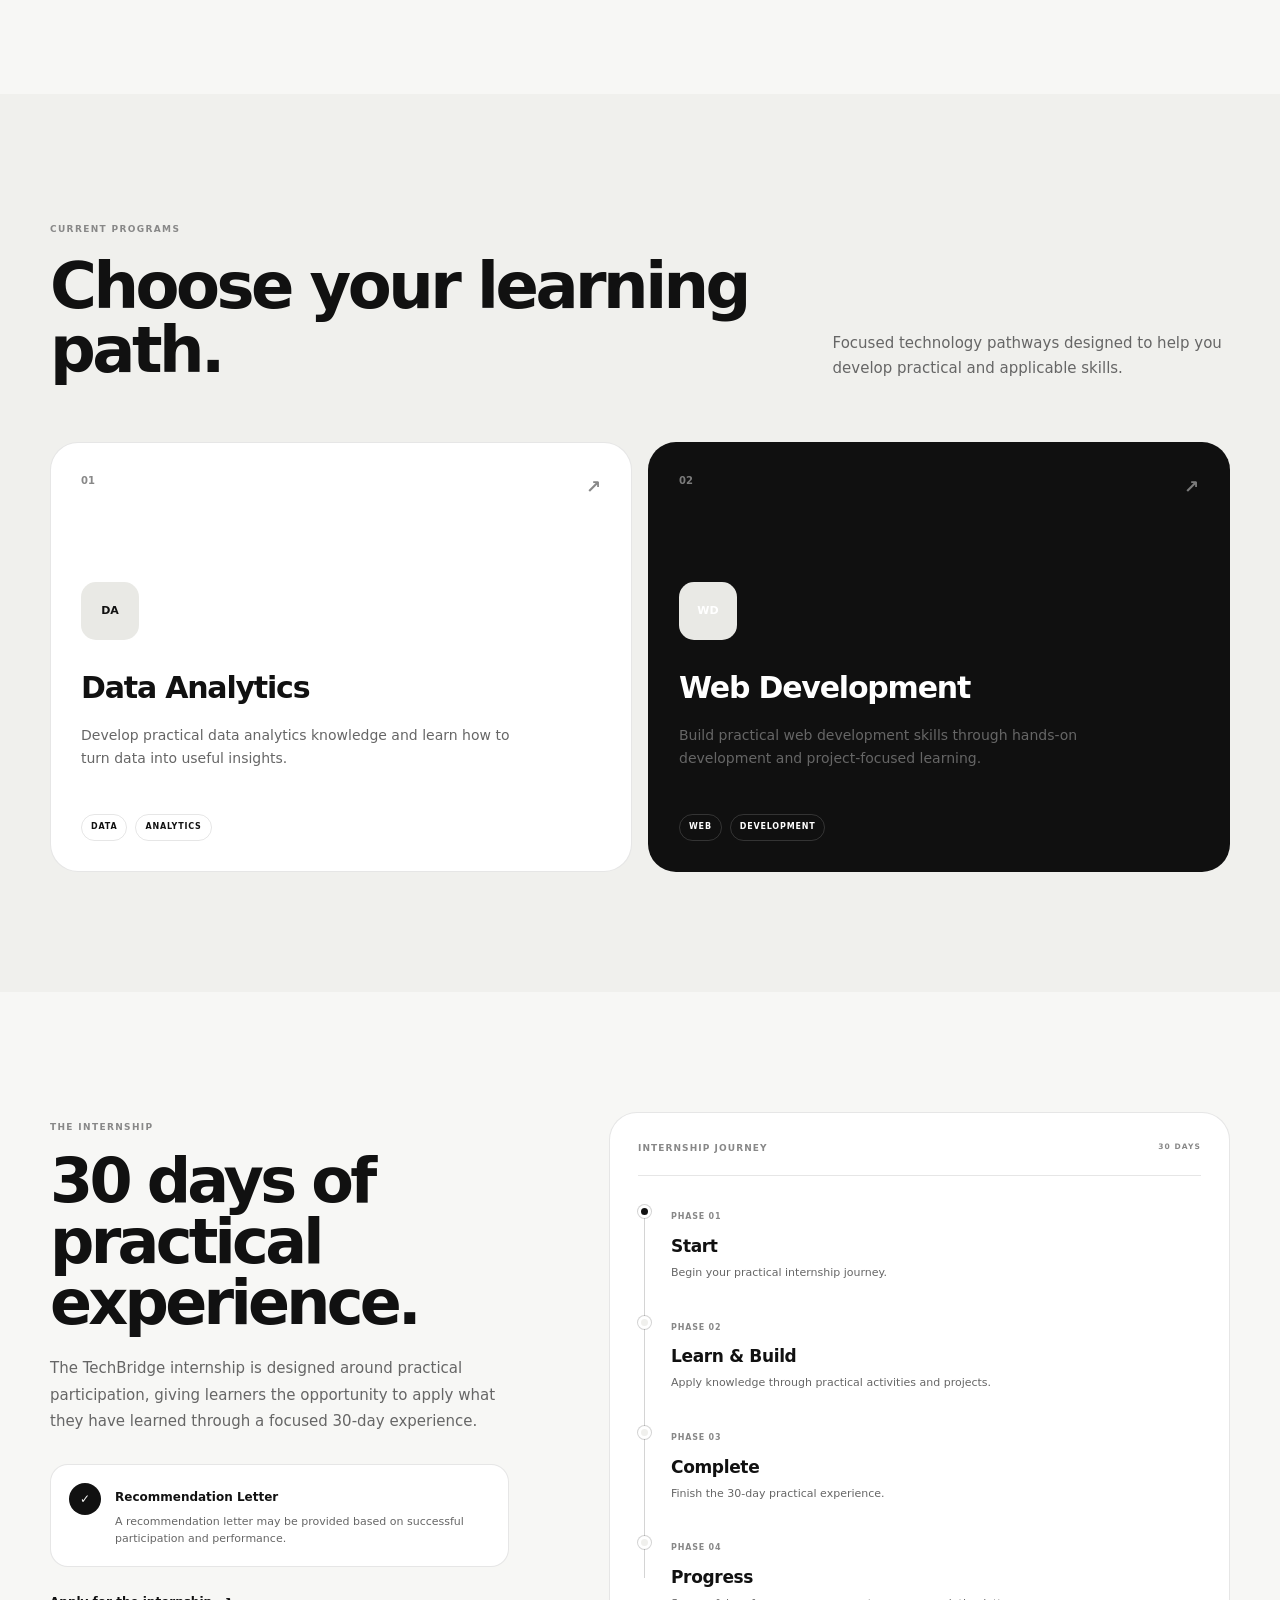
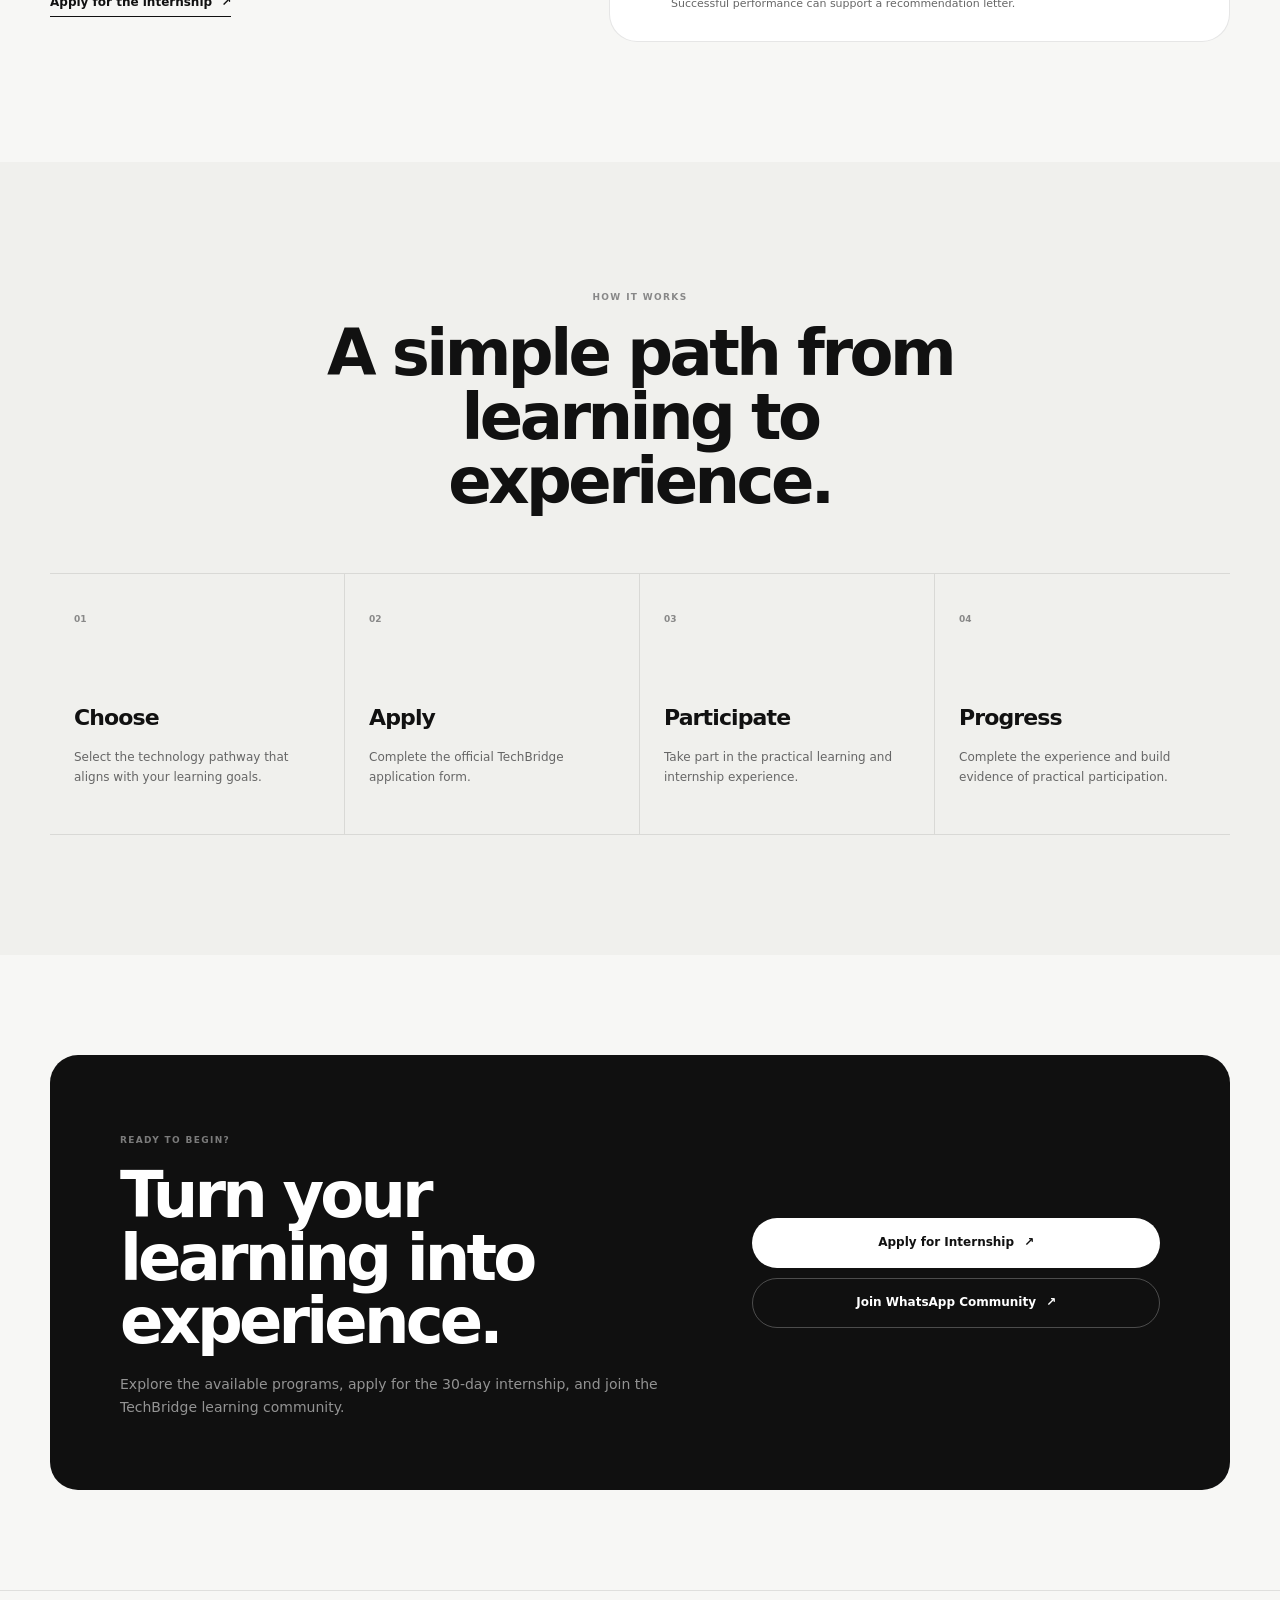
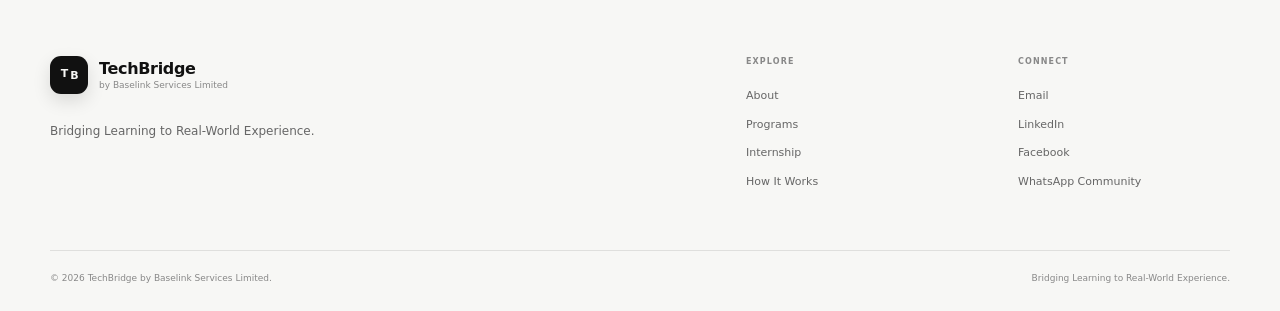
==== commit 70a0192e: "Refactor code structure for improved readability and maintainability" ====
--- a/index.html
+++ b/index.html
@@ -1,860 +1,843 @@
-<!DOCTYPE html>
+<!doctype html>
 <html lang="en">
-<head>
-  <meta charset="UTF-8" />
-  <meta
-    name="viewport"
-    content="width=device-width, initial-scale=1.0"
-  />
-
-  <meta
-    name="description"
-    content="TechBridge by Baselink Services Limited — Bridging Learning to Real-World Experience through practical technology programs and internships."
-  />
-
-  <title>TechBridge — Bridging Learning to Real-World Experience</title>
-
-  <link rel="stylesheet" href="style.css" />
-</head>
-
-<body>
-
-  <!-- Theme + mobile navigation controls -->
-  <input
-    type="checkbox"
-    id="theme-toggle"
-    class="theme-toggle"
-    aria-label="Toggle dark mode"
-  />
-
-  <input
-    type="checkbox"
-    id="menu-toggle"
-    class="menu-toggle"
-    aria-label="Toggle navigation menu"
-  />
-
-  <div class="site-shell">
-
-    <!-- =========================
-         HEADER
-    ========================== -->
-    <header class="site-header">
-      <div class="container nav-container">
-
-        <a href="#home" class="brand">
-          <span class="brand-mark">
-            <span></span>
-            <span></span>
-            <span></span>
-          </span>
-
-          <span class="brand-text">
-            <strong>TechBridge</strong>
-            <small>by Baselink Services Limited</small>
-          </span>
-        </a>
-
-        <label
-          for="menu-toggle"
-          class="menu-button"
-          aria-label="Open navigation"
+  <head>
+    <meta charset="UTF-8" />
+    <meta name="viewport" content="width=device-width, initial-scale=1.0" />
+
+    <meta
+      name="description"
+      content="TechBridge by Baselink Services Limited — Bridging Learning to Real-World Experience through practical technology learning and a 30-Day Practical Internship."
+    />
+
+    <title>TechBridge | Bridging Learning to Real-World Experience</title>
+
+    <link rel="stylesheet" href="style.css" />
+  </head>
+
+  <body>
+    <!-- SITE SHELL -->
+    <div class="site-shell">
+      <!-- HEADER -->
+      <header class="site-header">
+        <div class="container header-inner">
+          <!-- Brand -->
+          <a href="#home" class="brand" aria-label="TechBridge home">
+            <span class="brand-mark" aria-hidden="true">
+              <span>T</span>
+              <span>B</span>
+            </span>
+
+            <span class="brand-copy">
+              <strong>TechBridge</strong>
+              <small>by Baselink Services Limited</small>
+            </span>
+          </a>
+
+          <!-- Desktop Navigation -->
+          <nav
+            class="main-nav"
+            id="main-navigation"
+            aria-label="Main navigation"
+          >
+            <a href="#about">About</a>
+            <a href="#programs">Programs</a>
+            <a href="#internship">Internship</a>
+            <a href="#how-it-works">How It Works</a>
+
+            <a
+              href="https://forms.gle/8EbdSy5ttGfLZfjv5?utm_source=chatgpt.com"
+              target="_blank"
+              rel="noopener noreferrer"
+              class="nav-apply"
+            >
+              Apply Now
+            </a>
+
+            <!-- Theme Toggle -->
+            <button
+              type="button"
+              class="theme-toggle"
+              id="theme-toggle"
+              aria-label="Switch to dark mode"
+              aria-pressed="false"
+            >
+              <span class="theme-toggle-track">
+                <span class="theme-toggle-thumb"></span>
+              </span>
+
+              <span class="theme-toggle-label">
+                <span class="theme-light-label">Light</span>
+                <span class="theme-dark-label">Dark</span>
+              </span>
+            </button>
+          </nav>
+
+          <!-- Mobile Controls -->
+          <div class="mobile-controls">
+            <button
+              type="button"
+              class="mobile-theme-toggle theme-toggle"
+              id="mobile-theme-toggle"
+              aria-label="Switch to dark mode"
+              aria-pressed="false"
+            >
+              <span class="theme-toggle-track">
+                <span class="theme-toggle-thumb"></span>
+              </span>
+            </button>
+
+            <button
+              type="button"
+              class="menu-button"
+              id="menu-button"
+              aria-label="Open navigation menu"
+              aria-expanded="false"
+              aria-controls="mobile-navigation"
+            >
+              <span></span>
+              <span></span>
+              <span></span>
+            </button>
+          </div>
+        </div>
+
+        <!-- Mobile Navigation -->
+        <div
+          class="mobile-navigation"
+          id="mobile-navigation"
+          aria-hidden="true"
         >
-          <span></span>
-          <span></span>
-          <span></span>
-        </label>
-
-        <nav class="main-nav" aria-label="Main navigation">
-          <a href="#about">About</a>
-          <a href="#programs">Programs</a>
-          <a href="#internship">Internship</a>
-          <a href="#how-it-works">How It Works</a>
-          <a href="#community">Community</a>
-
-          <a
-            href="https://forms.gle/8EbdSy5ttGfLZfjv5"
-            target="_blank"
-            rel="noopener noreferrer"
-            class="nav-cta"
-          >
-            Apply Now
-          </a>
-
-          <label
-            for="theme-toggle"
-            class="theme-switch"
-            aria-label="Toggle light and dark mode"
-          >
-            <span class="sun">☼</span>
-            <span class="moon">☾</span>
-          </label>
-        </nav>
-
-      </div>
-    </header>
-
-
-    <main>
-
-      <!-- =========================
-           HERO
-      ========================== -->
-      <section id="home" class="hero">
-        <div class="hero-grid"></div>
-
-        <div class="container hero-container">
-
-          <div class="hero-content reveal-up">
-
-            <div class="eyebrow">
-              <span class="eyebrow-dot"></span>
-              Practical learning. Real-world experience.
-            </div>
-
-            <h1>
+          <div class="container mobile-navigation-inner">
+            <a href="#about">About</a>
+            <a href="#programs">Programs</a>
+            <a href="#internship">Internship</a>
+            <a href="#how-it-works">How It Works</a>
+
+            <a
+              href="https://forms.gle/8EbdSy5ttGfLZfjv5?utm_source=chatgpt.com"
+              target="_blank"
+              rel="noopener noreferrer"
+              class="mobile-apply"
+            >
+              Apply Now
+            </a>
+          </div>
+        </div>
+      </header>
+
+      <main>
+        <!-- =================================================
+                 HERO
+            ================================================== -->
+
+        <section class="hero" id="home">
+          <div class="container hero-grid">
+            <div class="hero-content">
+              <div class="eyebrow">
+                <span class="eyebrow-dot"></span>
+                30-Day Practical Internship
+              </div>
+
+              <h1>
               Turn what you
               <span>learn</span>
               into what you
               <em>can do.</em>
             </h1>
 
-            <p class="hero-description">
-              TechBridge helps learners bridge the gap between learning
-              technology and applying it through practical programs and
-              real-world experience.
-            </p>
-
-            <div class="hero-actions">
+              <p class="hero-description">
+                TechBridge by Baselink Services Limited helps learners move
+                beyond theory through practical technology learning, focused
+                programs, and a structured 30-day internship experience.
+              </p>
+
+              <!-- Internship Timeline Added -->
+              <div class="hero-timeline">
+                <div class="hero-timeline-item">
+                  <span class="timeline-number">01</span>
+                  <div>
+                    <strong>Learn</strong>
+                    <small>Build practical foundations</small>
+                  </div>
+                </div>
+
+                <div class="timeline-line"></div>
+
+                <div class="hero-timeline-item">
+                  <span class="timeline-number">02</span>
+                  <div>
+                    <strong>Build</strong>
+                    <small>Work through practical projects</small>
+                  </div>
+                </div>
+
+                <div class="timeline-line"></div>
+
+                <div class="hero-timeline-item">
+                  <span class="timeline-number">03</span>
+                  <div>
+                    <strong>Complete</strong>
+                    <small>Finish the 30-day experience</small>
+                  </div>
+                </div>
+
+                <div class="timeline-line"></div>
+
+                <div class="hero-timeline-item">
+                  <span class="timeline-number">04</span>
+                  <div>
+                    <strong>Progress</strong>
+                    <small>Recommendation based on performance</small>
+                  </div>
+                </div>
+              </div>
+
+              <div class="hero-actions">
+                <a
+                  href="https://forms.gle/8EbdSy5ttGfLZfjv5?utm_source=chatgpt.com"
+                  target="_blank"
+                  rel="noopener noreferrer"
+                  class="button button-primary"
+                >
+                  Apply for Internship
+                  <span aria-hidden="true">↗</span>
+                </a>
+
+                <a href="#programs" class="button button-secondary">
+                  Explore Programs
+                </a>
+              </div>
+            </div>
+
+            <!-- Hero Visual -->
+            <div class="hero-visual">
+              <div class="hero-card">
+                <div class="hero-card-top">
+                  <span class="status-indicator"></span>
+                  <span>TECHBRIDGE</span>
+
+                  <span class="hero-card-label"> PRACTICAL LEARNING </span>
+                </div>
+
+                <div class="hero-card-main">
+                  <span class="hero-card-kicker"> CURRENT PATHWAYS </span>
+
+                  <h2>Turn knowledge into experience.</h2>
+
+                  <div class="pathway-list">
+                    <div class="pathway-item">
+                      <span class="pathway-icon">DA</span>
+
+                      <div>
+                        <strong>Data Analytics</strong>
+                        <small> Learn through practical application. </small>
+                      </div>
+
+                      <span>↗</span>
+                    </div>
+
+                    <div class="pathway-item">
+                      <span class="pathway-icon">WD</span>
+
+                      <div>
+                        <strong>Web Development</strong>
+                        <small>
+                          Build with real-world development practices.
+                        </small>
+                      </div>
+
+                      <span>↗</span>
+                    </div>
+                  </div>
+                </div>
+
+                <div class="hero-card-bottom">
+                  <span>30 DAYS</span>
+                  <span>•</span>
+                  <span>PRACTICAL</span>
+                  <span>•</span>
+                  <span>PROJECT-FOCUSED</span>
+                </div>
+              </div>
+
+              <div class="hero-orbit hero-orbit-one"></div>
+              <div class="hero-orbit hero-orbit-two"></div>
+            </div>
+          </div>
+        </section>
+
+        <!-- =================================================
+                 ABOUT
+            ================================================== -->
+
+        <section class="section about-section" id="about">
+          <div class="container">
+            <div class="section-heading">
+              <span class="section-label"> ABOUT TECHBRIDGE </span>
+
+              <h2>Learning should lead somewhere.</h2>
+
+              <p>
+                TechBridge is an initiative by Baselink Services Limited focused
+                on helping learners bridge the gap between what they learn and
+                how they apply it in practical environments.
+              </p>
+            </div>
+
+            <div class="about-grid">
+              <div class="about-intro">
+                <span class="large-number">01</span>
+
+                <h3>From learning to doing.</h3>
+
+                <p>
+                  Through focused technology programs and a structured practical
+                  internship, TechBridge creates an environment where learners
+                  can develop applicable skills through hands-on experience.
+                </p>
+              </div>
+
+              <div class="about-features">
+                <article class="feature-card">
+                  <span class="feature-number">01</span>
+
+                  <h3>Practical Focus</h3>
+
+                  <p>
+                    Move beyond theory with practical, project-focused learning
+                    experiences.
+                  </p>
+                </article>
+
+                <article class="feature-card">
+                  <span class="feature-number">02</span>
+
+                  <h3>Focused Pathways</h3>
+
+                  <p>
+                    Choose from Data Analytics and Web Development learning
+                    pathways.
+                  </p>
+                </article>
+
+                <article class="feature-card">
+                  <span class="feature-number">03</span>
+
+                  <h3>Real Experience</h3>
+
+                  <p>
+                    Apply your knowledge through a structured 30-day practical
+                    internship.
+                  </p>
+                </article>
+              </div>
+            </div>
+          </div>
+        </section>
+
+        <!-- =================================================
+                 PROGRAMS
+            ================================================== -->
+
+        <section class="section programs-section" id="programs">
+          <div class="container">
+            <div class="section-heading section-heading-row">
+              <div>
+                <span class="section-label"> CURRENT PROGRAMS </span>
+
+                <h2>Choose your learning path.</h2>
+              </div>
+
+              <p>
+                Focused technology pathways designed to help you develop
+                practical and applicable skills.
+              </p>
+            </div>
+
+            <div class="program-grid">
+              <article class="program-card">
+                <div class="program-card-top">
+                  <span class="program-index">01</span>
+                  <span class="program-arrow">↗</span>
+                </div>
+
+                <div class="program-icon">DA</div>
+
+                <h3>Data Analytics</h3>
+
+                <p>
+                  Develop practical data analytics knowledge and learn how to
+                  turn data into useful insights.
+                </p>
+
+                <div class="program-footer">
+                  <span>DATA</span>
+                  <span>ANALYTICS</span>
+                </div>
+              </article>
+
+              <article class="program-card program-card-dark">
+                <div class="program-card-top">
+                  <span class="program-index">02</span>
+                  <span class="program-arrow">↗</span>
+                </div>
+
+                <div class="program-icon">WD</div>
+
+                <h3>Web Development</h3>
+
+                <p>
+                  Build practical web development skills through hands-on
+                  development and project-focused learning.
+                </p>
+
+                <div class="program-footer">
+                  <span>WEB</span>
+                  <span>DEVELOPMENT</span>
+                </div>
+              </article>
+            </div>
+          </div>
+        </section>
+
+        <!-- =================================================
+                 INTERNSHIP
+            ================================================== -->
+
+        <section class="section internship-section" id="internship">
+          <div class="container">
+            <div class="internship-grid">
+              <div class="internship-content">
+                <span class="section-label"> THE INTERNSHIP </span>
+
+                <h2>30 days of practical experience.</h2>
+
+                <p>
+                  The TechBridge internship is designed around practical
+                  participation, giving learners the opportunity to apply what
+                  they have learned through a focused 30-day experience.
+                </p>
+
+                <div class="internship-benefit">
+                  <span class="benefit-icon">✓</span>
+
+                  <div>
+                    <strong> Recommendation Letter </strong>
+
+                    <p>
+                      A recommendation letter may be provided based on
+                      successful participation and performance.
+                    </p>
+                  </div>
+                </div>
+
+                <a
+                  href="https://forms.gle/8EbdSy5ttGfLZfjv5?utm_source=chatgpt.com"
+                  target="_blank"
+                  rel="noopener noreferrer"
+                  class="text-link"
+                >
+                  Apply for the internship
+                  <span>↗</span>
+                </a>
+              </div>
+
+              <div class="internship-timeline">
+                <div class="timeline-heading">
+                  <span>INTERNSHIP JOURNEY</span>
+                  <small>30 DAYS</small>
+                </div>
+
+                <div class="timeline">
+                  <div class="timeline-step active">
+                    <span class="timeline-dot"></span>
+
+                    <div>
+                      <span>PHASE 01</span>
+                      <h3>Start</h3>
+                      <p>Begin your practical internship journey.</p>
+                    </div>
+                  </div>
+
+                  <div class="timeline-step">
+                    <span class="timeline-dot"></span>
+
+                    <div>
+                      <span>PHASE 02</span>
+                      <h3>Learn & Build</h3>
+                      <p>
+                        Apply knowledge through practical activities and
+                        projects.
+                      </p>
+                    </div>
+                  </div>
+
+                  <div class="timeline-step">
+                    <span class="timeline-dot"></span>
+
+                    <div>
+                      <span>PHASE 03</span>
+                      <h3>Complete</h3>
+                      <p>Finish the 30-day practical experience.</p>
+                    </div>
+                  </div>
+
+                  <div class="timeline-step">
+                    <span class="timeline-dot"></span>
+
+                    <div>
+                      <span>PHASE 04</span>
+                      <h3>Progress</h3>
+                      <p>
+                        Successful performance can support a recommendation
+                        letter.
+                      </p>
+                    </div>
+                  </div>
+                </div>
+              </div>
+            </div>
+          </div>
+        </section>
+
+        <!-- =================================================
+                 HOW IT WORKS
+            ================================================== -->
+
+        <section class="section process-section" id="how-it-works">
+          <div class="container">
+            <div class="section-heading centered">
+              <span class="section-label"> HOW IT WORKS </span>
+
+              <h2>A simple path from learning to experience.</h2>
+            </div>
+
+            <div class="process-grid">
+              <article class="process-item">
+                <span class="process-number">01</span>
+
+                <h3>Choose</h3>
+
+                <p>
+                  Select the technology pathway that aligns with your learning
+                  goals.
+                </p>
+              </article>
+
+              <article class="process-item">
+                <span class="process-number">02</span>
+
+                <h3>Apply</h3>
+
+                <p>Complete the official TechBridge application form.</p>
+              </article>
+
+              <article class="process-item">
+                <span class="process-number">03</span>
+
+                <h3>Participate</h3>
+
+                <p>
+                  Take part in the practical learning and internship experience.
+                </p>
+              </article>
+
+              <article class="process-item">
+                <span class="process-number">04</span>
+
+                <h3>Progress</h3>
+
+                <p>
+                  Complete the experience and build evidence of practical
+                  participation.
+                </p>
+              </article>
+            </div>
+          </div>
+        </section>
+
+        <!-- =================================================
+                 READY TO BEGIN
+            ================================================== -->
+
+        <section class="ready-section" id="apply">
+          <div class="container">
+            <div class="ready-card">
+              <div class="ready-content">
+                <span class="section-label"> READY TO BEGIN? </span>
+
+                <h2>Turn your learning into experience.</h2>
+
+                <p>
+                  Explore the available programs, apply for the 30-day
+                  internship, and join the TechBridge learning community.
+                </p>
+              </div>
+
+              <div class="ready-actions">
+                <a
+                  href="https://forms.gle/8EbdSy5ttGfLZfjv5?utm_source=chatgpt.com"
+                  target="_blank"
+                  rel="noopener noreferrer"
+                  class="button button-light"
+                >
+                  Apply for Internship
+                  <span aria-hidden="true">↗</span>
+                </a>
+
+                <a
+                  href="https://chat.whatsapp.com/FqpBvYS4oaK32cXDxc8JIS?utm_source=chatgpt.com"
+                  target="_blank"
+                  rel="noopener noreferrer"
+                  class="button button-outline-light"
+                >
+                  Join WhatsApp Community
+                  <span aria-hidden="true">↗</span>
+                </a>
+              </div>
+            </div>
+          </div>
+        </section>
+      </main>
+
+      <!-- FOOTER -->
+      <footer class="site-footer">
+        <div class="container">
+          <div class="footer-main">
+            <div class="footer-brand">
+              <a href="#home" class="brand" aria-label="TechBridge home">
+                <span class="brand-mark" aria-hidden="true">
+                  <span>T</span>
+                  <span>B</span>
+                </span>
+
+                <span class="brand-copy">
+                  <strong>TechBridge</strong>
+                  <small> by Baselink Services Limited </small>
+                </span>
+              </a>
+
+              <p>Bridging Learning to Real-World Experience.</p>
+            </div>
+
+            <div class="footer-column">
+              <span>EXPLORE</span>
+
+              <a href="#about">About</a>
+              <a href="#programs">Programs</a>
+              <a href="#internship">Internship</a>
+              <a href="#how-it-works">How It Works</a>
+            </div>
+
+            <div class="footer-column">
+              <span>CONNECT</span>
+
+              <a href="mailto:techbridgebaslink@gmail.com"> Email </a>
+
               <a
-                href="https://forms.gle/8EbdSy5ttGfLZfjv5"
+                href="https://www.linkedin.com/company/techbridge-services/"
                 target="_blank"
                 rel="noopener noreferrer"
-                class="button button-primary"
               >
-                Apply for Internship
-                <span>↗</span>
+                LinkedIn
               </a>
 
-              <a href="#programs" class="button button-secondary">
-                Explore Programs
-                <span>↓</span>
-              </a>
-            </div>
-
-            <div class="hero-meta">
-              <div>
-                <strong>02</strong>
-                <span>Current programs</span>
-              </div>
-
-              <div class="meta-divider"></div>
-
-              <div>
-                <strong>30</strong>
-                <span>Days of practical internship</span>
-              </div>
-            </div>
-
-          </div>
-
-
-          <!-- Hero visual -->
-          <div class="hero-visual reveal-right">
-
-            <div class="visual-glow"></div>
-
-            <div class="experience-card">
-
-              <div class="experience-top">
-                <span class="status-pill">
-                  <span></span>
-                  Learning in progress
-                </span>
-
-                <span class="card-dots">•••</span>
-              </div>
-
-              <div class="visual-heading">
-                <small>THE TECHBRIDGE EXPERIENCE</small>
-                <h2>
-                  Learn.
-                  <br />
-                  Build.
-                  <br />
-                  <span>Grow.</span>
-                </h2>
-              </div>
-
-              <div class="progress-section">
-                <div class="progress-label">
-                  <span>Practical experience</span>
-                  <strong>01 / 03</strong>
-                </div>
-
-                <div class="progress-bar">
-                  <span></span>
-                </div>
-              </div>
-
-              <div class="visual-bottom">
-                <div class="mini-avatar">TB</div>
-
-                <div>
-                  <strong>Real-world focus</strong>
-                  <small>From learning to application</small>
-                </div>
-              </div>
-
-            </div>
-
-            <div class="floating-card floating-card-one">
-              <span class="floating-icon">01</span>
-              <div>
-                <strong>Data Analytics</strong>
-                <small>Current program</small>
-              </div>
-            </div>
-
-            <div class="floating-card floating-card-two">
-              <span class="floating-icon">02</span>
-              <div>
-                <strong>Web Development</strong>
-                <small>Current program</small>
-              </div>
-            </div>
-
-          </div>
-
-        </div>
-      </section>
-
-
-      <!-- =========================
-           TRUST / INTRO STRIP
-      ========================== -->
-      <section class="intro-strip">
-        <div class="container intro-grid">
-
-          <div class="intro-label">
-            <span class="line"></span>
-            <span>TECHBRIDGE</span>
-          </div>
-
-          <p>
-            <strong>Bridging Learning to Real-World Experience.</strong>
-            A practical learning environment for people looking to develop
-            relevant technology skills and gain experience applying them.
-          </p>
-
-        </div>
-      </section>
-
-
-      <!-- =========================
-           ABOUT
-      ========================== -->
-      <section id="about" class="section about-section">
-        <div class="container">
-
-          <div class="section-heading split-heading">
-
-            <div>
-              <span class="section-kicker">01 — ABOUT TECHBRIDGE</span>
-
-              <h2>
-                Learning should lead
-                <span>somewhere.</span>
-              </h2>
-            </div>
-
-            <p>
-              TechBridge by Baselink Services Limited is focused on helping
-              learners move beyond theory and develop practical experience
-              through technology-focused learning and internship opportunities.
-            </p>
-
-          </div>
-
-
-          <div class="about-grid">
-
-            <article class="about-card about-card-large">
-              <div class="number">01</div>
-
-              <div class="about-card-content">
-                <span>THE GAP</span>
-
-                <h3>
-                  From knowing
-                  <br />
-                  to doing.
-                </h3>
-
-                <p>
-                  Learning technology is one part of the journey. Applying
-                  that knowledge in practical situations is where experience
-                  starts to develop.
-                </p>
-              </div>
-
-              <div class="corner-shape"></div>
-            </article>
-
-
-            <article class="about-card">
-              <div class="number">02</div>
-
-              <span>PRACTICE</span>
-
-              <h3>Build practical experience.</h3>
-
-              <p>
-                TechBridge programs are designed around practical learning
-                and application rather than learning in isolation.
-              </p>
-            </article>
-
-
-            <article class="about-card">
-              <div class="number">03</div>
-
-              <span>EXPERIENCE</span>
-
-              <h3>Bridge learning to reality.</h3>
-
-              <p>
-                The goal is to help learners take the next step from
-                acquiring knowledge to applying it in meaningful ways.
-              </p>
-            </article>
-
-          </div>
-
-        </div>
-      </section>
-
-
-      <!-- =========================
-           PROGRAMS
-      ========================== -->
-      <section id="programs" class="section programs-section">
-        <div class="container">
-
-          <div class="section-heading">
-
-            <span class="section-kicker">02 — CURRENT PROGRAMS</span>
-
-            <div class="heading-row">
-              <h2>
-                Choose a path.
-                <span>Start building.</span>
-              </h2>
-
-              <p>
-                Explore the current TechBridge learning paths and begin
-                developing practical technology skills.
-              </p>
-            </div>
-
-          </div>
-
-
-          <div class="program-grid">
-
-            <!-- Data Analytics -->
-            <article class="program-card program-analytics">
-
-              <div class="program-number">01</div>
-
-              <div class="program-visual analytics-visual">
-
-                <div class="chart-bars">
-                  <span style="--height: 35%"></span>
-                  <span style="--height: 55%"></span>
-                  <span style="--height: 45%"></span>
-                  <span style="--height: 75%"></span>
-                  <span style="--height: 65%"></span>
-                  <span style="--height: 90%"></span>
-                </div>
-
-                <div class="chart-line"></div>
-
-                <div class="data-label">
-                  <small>DATA</small>
-                  <strong>ANALYTICS</strong>
-                </div>
-
-              </div>
-
-              <div class="program-content">
-                <div class="program-tag">CURRENT PROGRAM</div>
-
-                <h3>Data Analytics</h3>
-
-                <p>
-                  Develop practical skills around working with data,
-                  understanding information, and turning data into useful
-                  insights.
-                </p>
-
-                <div class="program-footer">
-                  <span>Program 01</span>
-                  <a href="#internship" aria-label="Learn more about Data Analytics">
-                    Explore →
-                  </a>
-                </div>
-              </div>
-
-            </article>
-
-
-            <!-- Web Development -->
-            <article class="program-card program-web">
-
-              <div class="program-number">02</div>
-
-              <div class="program-visual web-visual">
-
-                <div class="code-window">
-
-                  <div class="window-bar">
-                    <span></span>
-                    <span></span>
-                    <span></span>
-                  </div>
-
-                  <div class="code-content">
-                    <span class="code-purple">&lt;</span>
-                    <span>build</span>
-                    <span class="code-purple">&gt;</span>
-
-                    <br />
-
-                    <span class="indent">
-                      practical
-                    </span>
-
-                    <br />
-
-                    <span class="code-purple">&lt;/</span>
-                    <span>skills</span>
-                    <span class="code-purple">&gt;</span>
-                  </div>
-
-                </div>
-
-              </div>
-
-              <div class="program-content">
-                <div class="program-tag">CURRENT PROGRAM</div>
-
-                <h3>Web Development</h3>
-
-                <p>
-                  Build a foundation in creating websites and web experiences
-                  while developing the practical skills needed to turn ideas
-                  into working interfaces.
-                </p>
-
-                <div class="program-footer">
-                  <span>Program 02</span>
-                  <a href="#internship" aria-label="Learn more about Web Development">
-                    Explore →
-                  </a>
-                </div>
-              </div>
-
-            </article>
-
-          </div>
-
-        </div>
-      </section>
-
-
-      <!-- =========================
-           INTERNSHIP
-      ========================== -->
-      <section id="internship" class="section internship-section">
-
-        <div class="container">
-
-          <div class="internship-layout">
-
-            <div class="internship-intro">
-
-              <span class="section-kicker">03 — PRACTICAL INTERNSHIP</span>
-
-              <h2>
-                30 days to move
-                <span>from learning to experience.</span>
-              </h2>
-
-              <p>
-                The TechBridge 30-Day Practical Internship gives participants
-                an opportunity to apply their learning through a practical,
-                project-based experience.
-              </p>
-
               <a
-                href="https://forms.gle/8EbdSy5ttGfLZfjv5"
+                href="https://www.facebook.com/p/Baselink-Services-100066771475783/"
                 target="_blank"
                 rel="noopener noreferrer"
-                class="button button-primary"
               >
-                Start Your Application
-                <span>↗</span>
+                Facebook
               </a>
 
-            </div>
-
-
-            <div class="internship-benefits">
-
-              <div class="benefit-card">
-                <span class="benefit-number">01</span>
-
-                <div>
-                  <h3>Practical Projects</h3>
-                  <p>
-                    Apply what you have learned through a practical,
-                    project-based internship experience.
-                  </p>
-                </div>
-              </div>
-
-
-              <div class="benefit-card">
-                <span class="benefit-number">02</span>
-
-                <div>
-                  <h3>Real-World Focus</h3>
-                  <p>
-                    Work toward bridging the gap between learning and
-                    real-world application.
-                  </p>
-                </div>
-              </div>
-
-
-              <div class="benefit-card">
-                <span class="benefit-number">03</span>
-
-                <div>
-                  <h3>Recommendation Letter</h3>
-                  <p>
-                    Successful participation and performance may qualify
-                    participants for a recommendation letter.
-                  </p>
-                </div>
-              </div>
-
-            </div>
-
-          </div>
-
-        </div>
-
-      </section>
-
-
-      <!-- =========================
-           HOW IT WORKS
-      ========================== -->
-      <section id="how-it-works" class="section process-section">
-        <div class="container">
-
-          <div class="section-heading center-heading">
-
-            <span class="section-kicker">04 — HOW TO JOIN</span>
-
-            <h2>
-              Your next step is
-              <span>simple.</span>
-            </h2>
-
-            <p>
-              Move from discovering TechBridge to joining the practical
-              learning experience.
-            </p>
-
-          </div>
-
-
-          <div class="process-grid">
-
-            <article class="process-card">
-              <div class="process-top">
-                <span>01</span>
-                <div class="process-icon">◎</div>
-              </div>
-
-              <h3>Explore</h3>
-
-              <p>
-                Learn about the available programs and identify the path
-                that matches your interests.
-              </p>
-            </article>
-
-
-            <article class="process-card">
-              <div class="process-top">
-                <span>02</span>
-                <div class="process-icon">↗</div>
-              </div>
-
-              <h3>Apply</h3>
-
-              <p>
-                Complete the official TechBridge internship application
-                form to express your interest.
-              </p>
-            </article>
-
-
-            <article class="process-card">
-              <div class="process-top">
-                <span>03</span>
-                <div class="process-icon">◇</div>
-              </div>
-
-              <h3>Participate</h3>
-
-              <p>
-                Take part in the 30-Day Practical Internship and apply your
-                learning through practical work.
-              </p>
-            </article>
-
-
-            <article class="process-card">
-              <div class="process-top">
-                <span>04</span>
-                <div class="process-icon">✓</div>
-              </div>
-
-              <h3>Grow</h3>
-
-              <p>
-                Build practical experience and work toward successful
-                participation and performance.
-              </p>
-            </article>
-
-          </div>
-
-        </div>
-      </section>
-
-
-      <!-- =========================
-           COMMUNITY
-      ========================== -->
-      <section id="community" class="section community-section">
-        <div class="container">
-
-          <div class="community-card">
-
-            <div class="community-pattern"></div>
-
-            <div class="community-content">
-
-              <span class="section-kicker">05 — TECHBRIDGE COMMUNITY</span>
-
-              <h2>
-                Stay connected to
-                <span>the journey.</span>
-              </h2>
-
-              <p>
-                Join the TechBridge WhatsApp community to stay connected
-                with the TechBridge community.
-              </p>
-
               <a
-                href="https://chat.whatsapp.com/FqpBvYS4oaK32cXDxc8JIS"
+                href="https://chat.whatsapp.com/FqpBvYS4oaK32cXDxc8JIS?utm_source=chatgpt.com"
                 target="_blank"
                 rel="noopener noreferrer"
-                class="button button-light"
               >
-                Join WhatsApp Community
-                <span>↗</span>
+                WhatsApp Community
               </a>
-
-            </div>
-
-
-            <div class="community-orbit">
-
-              <div class="orbit orbit-one"></div>
-              <div class="orbit orbit-two"></div>
-              <div class="orbit orbit-three"></div>
-
-              <div class="community-logo">
-                TB
-              </div>
-
-            </div>
-
-          </div>
-
+            </div>
+          </div>
+
+          <div class="footer-bottom">
+            <span> © 2026 TechBridge by Baselink Services Limited. </span>
+
+            <span> Bridging Learning to Real-World Experience. </span>
+          </div>
         </div>
-      </section>
-
-
-      <!-- =========================
-           FINAL CTA
-      ========================== -->
-      <section class="final-cta">
-
-        <div class="container final-cta-container">
-
-          <span class="section-kicker">READY TO BEGIN?</span>
-
-          <h2>
-            Build the bridge between
-            <span>learning and experience.</span>
-          </h2>
-
-          <p>
-            Explore TechBridge programs and take the next step toward
-            practical experience.
-          </p>
-
-          <div class="final-actions">
-
-            <a
-              href="https://forms.gle/8EbdSy5ttGfLZfjv5"
-              target="_blank"
-              rel="noopener noreferrer"
-              class="button button-primary"
-            >
-              Apply for the Internship
-              <span>↗</span>
-            </a>
-
-            <a
-              href="https://chat.whatsapp.com/FqpBvYS4oaK32cXDxc8JIS"
-              target="_blank"
-              rel="noopener noreferrer"
-              class="button button-outline-light"
-            >
-              Join the Community
-            </a>
-
-          </div>
-
-        </div>
-
-      </section>
-
-    </main>
-
-
-    <!-- =========================
-         FOOTER
-    ========================== -->
-    <footer class="site-footer">
-
-      <div class="container footer-main">
-
-        <div class="footer-brand">
-
-          <a href="#home" class="brand">
-            <span class="brand-mark">
-              <span></span>
-              <span></span>
-              <span></span>
-            </span>
-
-            <span class="brand-text">
-              <strong>TechBridge</strong>
-              <small>by Baselink Services Limited</small>
-            </span>
-          </a>
-
-          <p>
-            Bridging Learning to Real-World Experience.
-          </p>
-
-        </div>
-
-
-        <div class="footer-column">
-          <h3>Explore</h3>
-
-          <a href="#about">About</a>
-          <a href="#programs">Programs</a>
-          <a href="#internship">Internship</a>
-          <a href="#how-it-works">How It Works</a>
-        </div>
-
-
-        <div class="footer-column">
-          <h3>Connect</h3>
-
-          <a
-            href="https://www.linkedin.com/company/techbridge-services/"
-            target="_blank"
-            rel="noopener noreferrer"
-          >
-            LinkedIn
-          </a>
-
-          <a
-            href="https://www.facebook.com/p/Baselink-Services-100066771475783/"
-            target="_blank"
-            rel="noopener noreferrer"
-          >
-            Facebook
-          </a>
-
-          <a
-            href="https://chat.whatsapp.com/FqpBvYS4oaK32cXDxc8JIS"
-            target="_blank"
-            rel="noopener noreferrer"
-          >
-            WhatsApp Community
-          </a>
-        </div>
-
-
-        <div class="footer-column footer-contact">
-          <h3>Contact</h3>
-
-          <a href="mailto:techbridgebaslink@gmail.com" target="_blank">
-            techbridgebaslink@gmail.com
-          </a>
-
-          <a
-            href="https://forms.gle/8EbdSy5ttGfLZfjv5"
-            target="_blank"
-            rel="noopener noreferrer"
-          >
-            Internship Application ↗
-          </a>
-        </div>
-
-      </div>
-
-
-      <div class="container footer-bottom">
-
-        <span>
-          © 2026 TechBridge by Baselink Services Limited.
-        </span>
-
-        <span>
-          Bridging Learning to Real-World Experience.
-        </span>
-
-      </div>
-
-    </footer>
-
-  </div>
-
-</body>
-</html>+      </footer>
+    </div>
+
+    <!-- JAVASCRIPT -->
+    <script>
+      /* =====================================================
+           MOBILE MENU
+        ====================================================== */
+
+      const menuButton = document.getElementById("menu-button");
+      const mobileNavigation = document.getElementById("mobile-navigation");
+
+      const mobileNavLinks = mobileNavigation.querySelectorAll("a");
+
+      function openMobileMenu() {
+        mobileNavigation.classList.add("is-open");
+
+        menuButton.classList.add("is-open");
+
+        menuButton.setAttribute("aria-expanded", "true");
+
+        menuButton.setAttribute("aria-label", "Close navigation menu");
+
+        mobileNavigation.setAttribute("aria-hidden", "false");
+
+        document.body.classList.add("menu-open");
+      }
+
+      function closeMobileMenu() {
+        mobileNavigation.classList.remove("is-open");
+
+        menuButton.classList.remove("is-open");
+
+        menuButton.setAttribute("aria-expanded", "false");
+
+        menuButton.setAttribute("aria-label", "Open navigation menu");
+
+        mobileNavigation.setAttribute("aria-hidden", "true");
+
+        document.body.classList.remove("menu-open");
+      }
+
+      function toggleMobileMenu(event) {
+        event.stopPropagation();
+
+        if (mobileNavigation.classList.contains("is-open")) {
+          closeMobileMenu();
+        } else {
+          openMobileMenu();
+        }
+      }
+
+      menuButton.addEventListener("click", toggleMobileMenu);
+
+      /*
+       * Close the menu when a navigation link is selected.
+       * preventDefault is intentionally NOT used, so the browser
+       * can still perform normal anchor navigation.
+       */
+      mobileNavLinks.forEach((link) => {
+        link.addEventListener("click", () => {
+          closeMobileMenu();
+        });
+      });
+
+      /*
+       * Close when clicking anywhere outside the menu.
+       */
+      document.addEventListener("click", (event) => {
+        if (!mobileNavigation.classList.contains("is-open")) {
+          return;
+        }
+
+        const clickedInsideMenu = mobileNavigation.contains(event.target);
+
+        const clickedMenuButton = menuButton.contains(event.target);
+
+        if (!clickedInsideMenu && !clickedMenuButton) {
+          closeMobileMenu();
+        }
+      });
+
+      /*
+       * Escape key closes the mobile navigation.
+       */
+      document.addEventListener("keydown", (event) => {
+        if (
+          event.key === "Escape" &&
+          mobileNavigation.classList.contains("is-open")
+        ) {
+          closeMobileMenu();
+          menuButton.focus();
+        }
+      });
+
+      /*
+       * If viewport becomes desktop-sized while the mobile
+       * navigation is open, reset its state.
+       */
+      window.addEventListener("resize", () => {
+        if (window.innerWidth > 700) {
+          closeMobileMenu();
+        }
+      });
+
+      /* =====================================================
+           LIGHT / DARK MODE
+        ====================================================== */
+
+      const themeButtons = [
+        document.getElementById("theme-toggle"),
+        document.getElementById("mobile-theme-toggle"),
+      ];
+
+      function setTheme(theme) {
+        document.documentElement.setAttribute("data-theme", theme);
+
+        const isDark = theme === "dark";
+
+        themeButtons.forEach((button) => {
+          if (!button) return;
+
+          button.setAttribute("aria-pressed", String(isDark));
+
+          button.setAttribute(
+            "aria-label",
+            isDark ? "Switch to light mode" : "Switch to dark mode",
+          );
+        });
+
+        localStorage.setItem("techbridge-theme", theme);
+      }
+
+      function getInitialTheme() {
+        const savedTheme = localStorage.getItem("techbridge-theme");
+
+        if (savedTheme === "light" || savedTheme === "dark") {
+          return savedTheme;
+        }
+
+        return window.matchMedia("(prefers-color-scheme: dark)").matches
+          ? "dark"
+          : "light";
+      }
+
+      const initialTheme = getInitialTheme();
+
+      setTheme(initialTheme);
+
+      themeButtons.forEach((button) => {
+        if (!button) return;
+
+        button.addEventListener("click", (event) => {
+          event.stopPropagation();
+
+          const currentTheme =
+            document.documentElement.getAttribute("data-theme");
+
+          setTheme(currentTheme === "dark" ? "light" : "dark");
+        });
+      });
+
+      /* =====================================================
+           PREVENT HASH NAVIGATION FROM CREATING UNWANTED
+           MOBILE MENU STATE
+        ====================================================== */
+
+      window.addEventListener("hashchange", () => {
+        if (mobileNavigation.classList.contains("is-open")) {
+          closeMobileMenu();
+        }
+      });
+    </script>
+  </body>
+</html>
--- a/style.css
+++ b/style.css
@@ -1,480 +1,802 @@
-Premium HTML + CSS Homepage
-   /* RESET */
+/* ============================================================
+   ROOT
+============================================================ */
+
+:root {
+    color-scheme: light;
+
+    --bg: #f7f7f5;
+    --surface: #ffffff;
+    --surface-soft: #f0f0ed;
+    --surface-dark: #101010;
+
+    --text: #111111;
+    --text-soft: #666666;
+    --text-muted: #888888;
+
+    --border: rgba(17, 17, 17, 0.10);
+    --border-strong: rgba(17, 17, 17, 0.18);
+
+    --accent: #111111;
+    --accent-soft: #e9e9e5;
+
+    --white: #ffffff;
+
+    --shadow-sm:
+        0 8px 24px rgba(0, 0, 0, 0.06);
+
+    --shadow-lg:
+        0 30px 80px rgba(0, 0, 0, 0.10);
+
+    --radius-sm: 10px;
+    --radius-md: 18px;
+    --radius-lg: 28px;
+
+    --container: 1180px;
+
+    --header-height: 78px;
+
+    --ease:
+        cubic-bezier(0.22, 1, 0.36, 1);
+}
+
+
+/* ============================================================
+   DARK MODE
+============================================================ */
+
+html[data-theme="dark"] {
+
+    color-scheme: dark;
+
+    --bg: #0c0c0c;
+    --surface: #151515;
+    --surface-soft: #1c1c1c;
+    --surface-dark: #050505;
+
+    --text: #f5f5f2;
+    --text-soft: #aaaaa5;
+    --text-muted: #777771;
+
+    --border: rgba(255, 255, 255, 0.09);
+    --border-strong: rgba(255, 255, 255, 0.16);
+
+    --accent: #ffffff;
+    --accent-soft: #252525;
+
+    --shadow-sm:
+        0 8px 24px rgba(0, 0, 0, 0.25);
+
+    --shadow-lg:
+        0 30px 80px rgba(0, 0, 0, 0.45);
+}
+
+
+/* ============================================================
+   RESET
+============================================================ */
+
 *,
 *::before,
 *::after {
-  box-sizing: border-box;
-  margin: 0;
-  padding: 0;
-}
+    box-sizing: border-box;
+}
+
 
 html {
-  scroll-behavior: smooth;
-}
+    scroll-behavior: smooth;
+    overflow-x: hidden;
+}
+
 
 body {
-  min-height: 100vh;
-  font-family:
-    Inter,
-    ui-sans-serif,
-    system-ui,
-    -apple-system,
-    BlinkMacSystemFont,
-    "Segoe UI",
-    sans-serif;
-
-  background: #f6f7f9;
-  color: #111318;
-  line-height: 1.6;
-
-  overflow-x: hidden;
-
-  transition:
-    background-color 0.4s ease,
-    color 0.4s ease;
-}
+    margin: 0;
+    min-width: 320px;
+    background: var(--bg);
+    color: var(--text);
+
+    font-family:
+        Inter,
+        ui-sans-serif,
+        system-ui,
+        -apple-system,
+        BlinkMacSystemFont,
+        "Segoe UI",
+        sans-serif;
+
+    line-height: 1.6;
+
+    overflow-x: hidden;
+
+    transition:
+        background-color 0.3s ease,
+        color 0.3s ease;
+}
+
+
+body.menu-open {
+    overflow-x: hidden;
+}
+
+
+img,
+svg {
+    max-width: 100%;
+}
+
 
 a {
-  color: inherit;
-  text-decoration: none;
-}
+    color: inherit;
+    text-decoration: none;
+}
+
 
 button,
-input,
-label {
-  font: inherit;
-}
-
-img {
-  display: block;
-  max-width: 100%;
-}
+a {
+    -webkit-tap-highlight-color: transparent;
+}
+
+
+button {
+    font: inherit;
+}
+
 
 ::selection {
-  background: #111318;
-  color: #ffffff;
-}
-
-/* DESIGN TOKENS */
-:root {
-  --background: #f6f7f9;
-  --surface: #ffffff;
-  --surface-soft: #f0f2f5;
-
-  --text: #111318;
-  --text-soft: #606672;
-  --text-muted: #8a909b;
-
-  --border: rgba(17, 19, 24, 0.1);
-  --border-strong: rgba(17, 19, 24, 0.17);
-
-  --primary: #111318;
-  --primary-contrast: #ffffff;
-
-  --accent: #6d5dfc;
-  --accent-light: #ebe9ff;
-
-  --success: #28b981;
-
-  --container: 1180px;
-
-  --radius-sm: 10px;
-  --radius-md: 18px;
-  --radius-lg: 28px;
-  --radius-xl: 38px;
-
-  --shadow-sm: 0 8px 25px rgba(17, 19, 24, 0.05);
-
-  --shadow-md: 0 20px 60px rgba(17, 19, 24, 0.08);
-
-  --shadow-lg: 0 35px 100px rgba(17, 19, 24, 0.12);
-}
-
-/* DARK MODE */
-#theme-toggle:checked ~ .site-shell {
-  --background: #090a0d;
-  --surface: #111318;
-  --surface-soft: #181a20;
-
-  --text: #f7f7f8;
-  --text-soft: #a5a9b3;
-  --text-muted: #737782;
-
-  --border: rgba(255, 255, 255, 0.09);
-  --border-strong: rgba(255, 255, 255, 0.15);
-
-  --primary: #ffffff;
-  --primary-contrast: #0b0c0f;
-
-  --accent: #8a7fff;
-  --accent-light: #201d42;
-
-  --shadow-sm: 0 8px 30px rgba(0, 0, 0, 0.18);
-
-  --shadow-md: 0 20px 70px rgba(0, 0, 0, 0.28);
-
-  --shadow-lg: 0 35px 110px rgba(0, 0, 0, 0.4);
-}
-
-/* GLOBAL */
+    background: var(--text);
+    color: var(--bg);
+}
+
+
+/* ============================================================
+   SITE SHELL
+============================================================ */
+
 .site-shell {
-  background: var(--background);
-  color: var(--text);
-
-  transition:
-    background-color 0.4s ease,
-    color 0.4s ease;
-}
+    width: 100%;
+    min-height: 100vh;
+    overflow-x: clip;
+}
+
+
+/* ============================================================
+   CONTAINER
+============================================================ */
 
 .container {
-  width: min(calc(100% - 48px), var(--container));
-
-  margin-inline: auto;
-}
-
-.section {
-  padding: 120px 0;
-}
-
-.section-kicker {
-  display: inline-flex;
-  align-items: center;
-  gap: 9px;
-
-  color: var(--text-muted);
-
-  font-size: 11px;
-  font-weight: 800;
-  letter-spacing: 0.15em;
-  text-transform: uppercase;
-}
-
-.section-heading {
-  margin-bottom: 65px;
-}
-
-.section-heading h2 {
-  max-width: 750px;
-
-  margin-top: 16px;
-
-  font-size: clamp(42px, 5vw, 70px);
-
-  line-height: 0.98;
-  letter-spacing: -0.055em;
-}
-
-.section-heading h2 span,
-.about-card h3 span,
-.final-cta h2 span {
-  color: var(--accent);
-}
-
-/* HEADER */
+    width: min(
+        calc(100% - 48px),
+        var(--container)
+    );
+
+    margin-inline: auto;
+}
+
+
+/* ============================================================
+   HEADER
+============================================================ */
+
 .site-header {
-  position: fixed;
-
-  top: 0;
-  left: 0;
-  right: 0;
-
-  z-index: 100;
-
-  background: color-mix(in srgb, var(--background) 88%, transparent);
-
-  border-bottom: 1px solid var(--border);
-
-  backdrop-filter: blur(20px);
-  -webkit-backdrop-filter: blur(20px);
-}
-
-.nav-container {
-  min-height: 76px;
-
-  display: flex;
-  align-items: center;
-  justify-content: space-between;
-}
-
-/* Brand */
+    position: sticky;
+    top: 0;
+    z-index: 1000;
+
+    width: 100%;
+
+    background:
+        color-mix(
+            in srgb,
+            var(--bg) 88%,
+            transparent
+        );
+
+    border-bottom: 1px solid var(--border);
+
+    backdrop-filter: blur(18px);
+    -webkit-backdrop-filter: blur(18px);
+}
+
+
+.header-inner {
+    min-height: var(--header-height);
+
+    display: flex;
+    align-items: center;
+    justify-content: space-between;
+
+    gap: 24px;
+}
+
+
+/* ============================================================
+   BRAND
+============================================================ */
 
 .brand {
-  display: inline-flex;
-  align-items: center;
-  gap: 11px;
-}
+    min-width: 0;
+
+    display: inline-flex;
+    align-items: center;
+
+    gap: 11px;
+
+    flex-shrink: 0;
+}
+
 
 .brand-mark {
-  width: 36px;
-  height: 36px;
-
-  display: flex;
-  align-items: flex-end;
-  justify-content: center;
-  gap: 3px;
-
-  padding: 7px;
-
-  border-radius: 10px;
-
-  background: var(--primary);
-}
-
-.brand-mark span {
-  width: 4px;
-  border-radius: 2px;
-
-  background: var(--primary-contrast);
-}
-
-.brand-mark span:nth-child(1) {
-  height: 45%;
-}
-
-.brand-mark span:nth-child(2) {
-  height: 70%;
-}
-
-.brand-mark span:nth-child(3) {
-  height: 100%;
-}
-
-.brand-text {
-  display: flex;
-  flex-direction: column;
-}
-
-.brand-text strong {
-  font-size: 16px;
-  line-height: 1;
-  letter-spacing: -0.03em;
-}
-
-.brand-text small {
-  margin-top: 4px;
-
-  color: var(--text-muted);
-
-  font-size: 8px;
-  font-weight: 700;
-  letter-spacing: 0.05em;
-  text-transform: uppercase;
-}
-
-/* Navigation */
+    position: relative;
+
+    width: 38px;
+    height: 38px;
+
+    display: grid;
+    place-items: center;
+
+    background: var(--text);
+    color: var(--bg);
+
+    border-radius: 11px;
+
+    font-size: 11px;
+    font-weight: 800;
+    letter-spacing: -0.08em;
+
+    box-shadow:
+        0 7px 18px rgba(0, 0, 0, 0.12);
+}
+
+
+.brand-mark span:first-child {
+    position: absolute;
+
+    transform:
+        translate(-5px, -1px);
+}
+
+
+.brand-mark span:last-child {
+    position: absolute;
+
+    transform:
+        translate(5px, 1px);
+}
+
+
+.brand-copy {
+    display: flex;
+    flex-direction: column;
+
+    min-width: 0;
+}
+
+
+.brand-copy strong {
+    font-size: 16px;
+    line-height: 1.1;
+
+    letter-spacing: -0.02em;
+}
+
+
+.brand-copy small {
+    margin-top: 3px;
+
+    color: var(--text-muted);
+
+    font-size: 9px;
+    line-height: 1;
+
+    white-space: nowrap;
+}
+
+
+/* ============================================================
+   DESKTOP NAVIGATION
+============================================================ */
 
 .main-nav {
-  display: flex;
-  align-items: center;
-  gap: 26px;
-}
-
-.main-nav > a:not(.nav-cta) {
-  color: var(--text-soft);
-
-  font-size: 13px;
-  font-weight: 650;
-
-  transition: color 0.25s ease;
-}
-
-.main-nav > a:not(.nav-cta):hover {
-  color: var(--text);
-}
-
-.nav-cta {
-  padding: 11px 17px;
-
-  border-radius: 9px;
-
-  background: var(--primary);
-  color: var(--primary-contrast);
-
-  font-size: 12px;
-  font-weight: 750;
-
-  transition:
-    transform 0.25s ease,
-    opacity 0.25s ease;
-}
-
-.nav-cta:hover {
-  transform: translateY(-2px);
-  opacity: 0.88;
-}
-
-/* Theme */
-
-.theme-toggle,
-.menu-toggle {
-  position: absolute;
-  opacity: 0;
-  pointer-events: none;
-}
-
-.theme-switch {
-  width: 48px;
-  height: 28px;
-
-  position: relative;
-
-  display: flex;
-  align-items: center;
-  justify-content: space-between;
-
-  padding: 3px 6px;
-
-  border: 1px solid var(--border);
-  border-radius: 50px;
-
-  background: var(--surface-soft);
-
-  cursor: pointer;
-}
-
-.theme-switch::after {
-  content: "";
-
-  position: absolute;
-
-  top: 3px;
-  left: 3px;
-
-  width: 20px;
-  height: 20px;
-
-  border-radius: 50%;
-
-  background: var(--surface);
-
-  box-shadow: var(--shadow-sm);
-
-  transition: transform 0.35s ease;
-}
-
-.theme-switch .sun,
-.theme-switch .moon {
-  position: relative;
-  z-index: 2;
-
-  font-size: 12px;
-}
-
-#theme-toggle:checked ~ .site-shell .theme-switch::after {
-  transform: translateX(19px);
-}
-
-#theme-toggle:checked ~ .site-shell .theme-switch .sun {
-  opacity: 0.4;
-}
-
-#theme-toggle:not(:checked) ~ .site-shell .theme-switch .moon {
-  opacity: 0.4;
-}
-
-/* HERO */
+    display: flex;
+    align-items: center;
+
+    gap: 27px;
+
+    min-width: 0;
+}
+
+
+.main-nav > a:not(.nav-apply) {
+    position: relative;
+
+    color: var(--text-soft);
+
+    font-size: 13px;
+    font-weight: 500;
+
+    transition:
+        color 0.25s ease;
+}
+
+
+.main-nav > a:not(.nav-apply)::after {
+    content: "";
+
+    position: absolute;
+
+    left: 0;
+    bottom: -7px;
+
+    width: 100%;
+    height: 1px;
+
+    background: var(--text);
+
+    transform: scaleX(0);
+    transform-origin: right;
+
+    transition:
+        transform 0.3s var(--ease);
+}
+
+
+.main-nav > a:not(.nav-apply):hover {
+    color: var(--text);
+}
+
+
+.main-nav > a:not(.nav-apply):hover::after {
+    transform: scaleX(1);
+    transform-origin: left;
+}
+
+
+/* ============================================================
+   APPLY NAV
+============================================================ */
+
+.nav-apply {
+    display: inline-flex;
+    align-items: center;
+    justify-content: center;
+
+    min-height: 40px;
+
+    padding:
+        0 17px;
+
+    border-radius: 999px;
+
+    background: var(--text);
+    color: var(--bg);
+
+    font-size: 12px;
+    font-weight: 700;
+
+    white-space: nowrap;
+
+    transition:
+        transform 0.25s ease,
+        opacity 0.25s ease;
+}
+
+
+.nav-apply:hover {
+    transform: translateY(-2px);
+    opacity: 0.88;
+}
+
+
+/* ============================================================
+   PROFESSIONAL THEME TOGGLE
+============================================================ */
+
+.theme-toggle {
+    appearance: none;
+
+    display: inline-flex;
+    align-items: center;
+
+    gap: 8px;
+
+    padding: 0;
+
+    border: 0;
+
+    background: transparent;
+    color: var(--text);
+
+    cursor: pointer;
+}
+
+
+.theme-toggle-track {
+    position: relative;
+
+    width: 42px;
+    height: 24px;
+
+    display: block;
+
+    border-radius: 999px;
+
+    background: #d6d6d2;
+
+    transition:
+        background 0.25s ease,
+        box-shadow 0.25s ease;
+}
+
+
+.theme-toggle-thumb {
+    position: absolute;
+
+    top: 3px;
+    left: 3px;
+
+    width: 18px;
+    height: 18px;
+
+    border-radius: 50%;
+
+    background: #ffffff;
+
+    box-shadow:
+        0 2px 5px rgba(0, 0, 0, 0.18);
+
+    transition:
+        transform 0.28s var(--ease);
+}
+
+
+html[data-theme="dark"] .theme-toggle-track {
+    background: #555555;
+}
+
+
+html[data-theme="dark"] .theme-toggle-thumb {
+    transform: translateX(18px);
+}
+
+
+.theme-toggle-label {
+    min-width: 31px;
+
+    font-size: 11px;
+    font-weight: 600;
+
+    color: var(--text-soft);
+}
+
+
+.theme-dark-label {
+    display: none;
+}
+
+
+html[data-theme="dark"] .theme-light-label {
+    display: none;
+}
+
+
+html[data-theme="dark"] .theme-dark-label {
+    display: inline;
+}
+
+
+.theme-toggle:focus-visible .theme-toggle-track {
+    outline:
+        3px solid
+        color-mix(
+            in srgb,
+            var(--text) 25%,
+            transparent
+        );
+
+    outline-offset: 3px;
+}
+
+
+/* ============================================================
+   MOBILE CONTROLS
+============================================================ */
+
+.mobile-controls {
+    display: none;
+    align-items: center;
+    gap: 14px;
+}
+
+
+.mobile-theme-toggle {
+    display: none;
+}
+
+
+/* ============================================================
+   MENU BUTTON
+============================================================ */
+
+.menu-button {
+    position: relative;
+
+    width: 42px;
+    height: 42px;
+
+    display: grid;
+    place-items: center;
+
+    padding: 0;
+
+    border: 1px solid var(--border);
+    border-radius: 11px;
+
+    background: var(--surface);
+
+    cursor: pointer;
+
+    transition:
+        background 0.25s ease,
+        border-color 0.25s ease;
+}
+
+
+.menu-button:hover {
+    border-color: var(--border-strong);
+}
+
+
+.menu-button span {
+    position: absolute;
+
+    width: 17px;
+    height: 1.5px;
+
+    border-radius: 999px;
+
+    background: var(--text);
+
+    transition:
+        transform 0.3s var(--ease),
+        opacity 0.2s ease;
+}
+
+
+.menu-button span:nth-child(1) {
+    transform: translateY(-5px);
+}
+
+
+.menu-button span:nth-child(2) {
+    transform: translateY(0);
+}
+
+
+.menu-button span:nth-child(3) {
+    transform: translateY(5px);
+}
+
+
+/* Hamburger -> X */
+
+.menu-button.is-open span:nth-child(1) {
+    transform: rotate(45deg);
+}
+
+
+.menu-button.is-open span:nth-child(2) {
+    opacity: 0;
+}
+
+
+.menu-button.is-open span:nth-child(3) {
+    transform: rotate(-45deg);
+}
+
+
+/* ============================================================
+   MOBILE NAVIGATION
+============================================================ */
+
+.mobile-navigation {
+    display: none;
+
+    border-top: 1px solid var(--border);
+
+    background: var(--bg);
+
+    opacity: 0;
+    transform: translateY(-10px);
+
+    pointer-events: none;
+
+    transition:
+        opacity 0.25s ease,
+        transform 0.3s var(--ease);
+}
+
+
+.mobile-navigation.is-open {
+    opacity: 1;
+    transform: translateY(0);
+
+    pointer-events: auto;
+}
+
+
+.mobile-navigation-inner {
+    display: flex;
+    flex-direction: column;
+
+    padding-top: 12px;
+    padding-bottom: 20px;
+}
+
+
+.mobile-navigation-inner a {
+    padding: 14px 4px;
+
+    border-bottom: 1px solid var(--border);
+
+    color: var(--text-soft);
+
+    font-size: 14px;
+    font-weight: 500;
+}
+
+
+.mobile-navigation-inner a:hover {
+    color: var(--text);
+}
+
+
+.mobile-navigation-inner .mobile-apply {
+    margin-top: 14px;
+
+    display: flex;
+    align-items: center;
+    justify-content: center;
+
+    padding: 13px 18px;
+
+    border: 0;
+    border-radius: 999px;
+
+    background: var(--text);
+    color: var(--bg);
+
+    font-weight: 700;
+}
+
+
+/* ============================================================
+   HERO
+============================================================ */
+
 .hero {
-  min-height: 100vh;
-
-  position: relative;
-
-  display: flex;
-  align-items: center;
-
-  padding: 150px 0 100px;
-
-  overflow: hidden;
-}
+    position: relative;
+
+    min-height:
+        calc(100vh - var(--header-height));
+
+    display: flex;
+    align-items: center;
+
+    padding:
+        90px 0
+        110px;
+
+    overflow: hidden;
+}
+
 
 .hero-grid {
-  position: absolute;
-  inset: 0;
-
-  background-image:
-    linear-gradient(var(--border) 1px, transparent 1px),
-    linear-gradient(90deg, var(--border) 1px, transparent 1px);
-
-  background-size: 70px 70px;
-
-  mask-image: linear-gradient(to bottom, black 0%, transparent 80%);
-
-  opacity: 0.45;
-}
-
-.hero-grid::after {
-  content: "";
-
-  position: absolute;
-
-  inset: 0;
-
-  background: radial-gradient(
-    circle at 70% 35%,
-    color-mix(in srgb, var(--accent) 18%, transparent),
-    transparent 35%
-  );
-}
-
-.hero-container {
-  position: relative;
-
-  display: grid;
-  grid-template-columns: 1.05fr 0.95fr;
-
-  gap: 90px;
-
-  align-items: center;
-}
+    display: grid;
+
+    grid-template-columns:
+        minmax(0, 1.05fr)
+        minmax(0, 0.95fr);
+
+    align-items: center;
+
+    gap: 70px;
+}
+
 
 .hero-content {
-  max-width: 690px;
-}
+    min-width: 0;
+
+    animation:
+        heroIn 0.8s var(--ease) both;
+}
+
+
+@keyframes heroIn {
+
+    from {
+        opacity: 0;
+        transform: translateY(25px);
+    }
+
+    to {
+        opacity: 1;
+        transform: translateY(0);
+    }
+
+}
+
 
 .eyebrow {
-  display: inline-flex;
-  align-items: center;
-  gap: 9px;
-
-  margin-bottom: 25px;
-
-  padding: 7px 11px;
-
-  border: 1px solid var(--border);
-  border-radius: 100px;
-
-  background: var(--surface);
-
-  color: var(--text-soft);
-
-  font-size: 11px;
-  font-weight: 700;
-  letter-spacing: 0.03em;
-
-  box-shadow: var(--shadow-sm);
-}
+    display: inline-flex;
+    align-items: center;
+
+    gap: 8px;
+
+    padding:
+        7px 11px;
+
+    border:
+        1px solid
+        var(--border);
+
+    border-radius: 999px;
+
+    background: var(--surface);
+
+    color: var(--text-soft);
+
+    font-size: 10px;
+    font-weight: 700;
+
+    letter-spacing: 0.08em;
+    text-transform: uppercase;
+}
+
 
 .eyebrow-dot {
-  width: 7px;
-  height: 7px;
-
-  border-radius: 50%;
-
-  background: var(--success);
-
-  box-shadow: 0 0 0 4px color-mix(in srgb, var(--success) 12%, transparent);
-}
+    width: 6px;
+    height: 6px;
+
+    border-radius: 50%;
+
+    background: var(--text);
+
+    box-shadow:
+        0 0 0 4px
+        color-mix(
+            in srgb,
+            var(--text) 10%,
+            transparent
+        );
+}
+
 
 .hero h1 {
-  max-width: 800px;
-
-  font-size: clamp(56px, 7vw, 96px);
-
-  line-height: 0.9;
-  letter-spacing: -0.075em;
-}
+    max-width: 720px;
+
+    margin:
+        24px 0
+        20px;
+
+    font-size:
+        clamp(
+            48px,
+            6vw,
+            82px
+        );
+
+    line-height: 0.98;
+
+    letter-spacing: -0.065em;
+
+    font-weight: 700;
+}
+
 
 .hero h1 span {
-  color: var(--accent);
+    display: block;
+
+    color: var(--text-soft);
 }
 
 .hero h1 em {
@@ -486,1831 +808,2077 @@
 }
 
 .hero-description {
-  max-width: 570px;
-
-  margin-top: 30px;
-
-  color: var(--text-soft);
-
-  font-size: 17px;
-  line-height: 1.75;
-}
-
-.hero-actions {
-  display: flex;
-  flex-wrap: wrap;
-  gap: 12px;
-
-  margin-top: 36px;
-}
-
-/* Buttons */
-
-.button {
-  min-height: 50px;
-
-  display: inline-flex;
-  align-items: center;
-  justify-content: center;
-  gap: 13px;
-
-  padding: 0 19px;
-
-  border: 1px solid transparent;
-  border-radius: 11px;
-
-  font-size: 12px;
-  font-weight: 750;
-
-  transition:
-    transform 0.25s ease,
-    box-shadow 0.25s ease,
-    background-color 0.25s ease;
-}
-
-.button span {
-  font-size: 16px;
-}
-
-.button:hover {
-  transform: translateY(-3px);
-}
-
-.button-primary {
-  background: var(--primary);
-  color: var(--primary-contrast);
-
-  box-shadow: 0 12px 30px color-mix(in srgb, var(--primary) 15%, transparent);
-}
-
-.button-secondary {
-  border-color: var(--border-strong);
-
-  background: var(--surface);
-
-  color: var(--text);
-}
-
-.button-light {
-  background: #ffffff;
-  color: #111318;
-}
-
-.button-outline-light {
-  border-color: rgba(255, 255, 255, 0.25);
-  color: #ffffff;
-}
-
-.hero-meta {
-  display: flex;
-  align-items: center;
-  gap: 25px;
-
-  margin-top: 55px;
-}
-
-.hero-meta div:not(.meta-divider) {
-  display: flex;
-  flex-direction: column;
-}
-
-.hero-meta strong {
-  font-size: 21px;
-  letter-spacing: -0.04em;
-}
-
-.hero-meta span {
-  color: var(--text-muted);
-
-  font-size: 10px;
-  font-weight: 700;
-  text-transform: uppercase;
-  letter-spacing: 0.06em;
-}
-
-.meta-divider {
-  width: 1px;
-  height: 35px;
-
-  background: var(--border-strong);
-}
-
-/* Hero visual */
-
-.hero-visual {
-  min-height: 560px;
-
-  position: relative;
-
-  display: flex;
-  align-items: center;
-  justify-content: center;
-}
-
-.visual-glow {
-  position: absolute;
-
-  width: 400px;
-  height: 400px;
-
-  border-radius: 50%;
-
-  background: radial-gradient(
-    circle,
-    color-mix(in srgb, var(--accent) 20%, transparent),
-    transparent 70%
-  );
-
-  filter: blur(20px);
-
-  animation: pulseGlow 5s ease-in-out infinite;
-}
-
-.experience-card {
-  width: min(390px, 90%);
-
-  position: relative;
-  z-index: 2;
-
-  padding: 28px;
-
-  border: 1px solid var(--border);
-
-  border-radius: var(--radius-lg);
-
-  background: linear-gradient(145deg, var(--surface), var(--surface-soft));
-
-  box-shadow: var(--shadow-lg);
-
-  transform: rotate(2deg);
-
-  animation: floatingCard 6s ease-in-out infinite;
-}
-
-.experience-top {
-  display: flex;
-  justify-content: space-between;
-  align-items: center;
-}
-
-.status-pill {
-  display: inline-flex;
-  align-items: center;
-  gap: 7px;
-
-  padding: 6px 9px;
-
-  border-radius: 100px;
-
-  background: color-mix(in srgb, var(--success) 10%, transparent);
-
-  color: var(--success);
-
-  font-size: 9px;
-  font-weight: 800;
-}
-
-.status-pill span {
-  width: 5px;
-  height: 5px;
-
-  border-radius: 50%;
-
-  background: currentColor;
-}
-
-.card-dots {
-  color: var(--text-muted);
-
-  letter-spacing: 3px;
-}
-
-.visual-heading {
-  margin-top: 85px;
-}
-
-.visual-heading small {
-  color: var(--text-muted);
-
-  font-size: 8px;
-  font-weight: 800;
-  letter-spacing: 0.14em;
-}
-
-.visual-heading h2 {
-  margin-top: 12px;
-
-  font-size: 48px;
-  line-height: 0.92;
-  letter-spacing: -0.07em;
-}
-
-.visual-heading h2 span {
-  color: var(--accent);
-}
-
-.progress-section {
-  margin-top: 60px;
-}
-
-.progress-label {
-  display: flex;
-  justify-content: space-between;
-
-  color: var(--text-soft);
-
-  font-size: 9px;
-  font-weight: 700;
-}
-
-.progress-bar {
-  height: 5px;
-
-  margin-top: 10px;
-
-  overflow: hidden;
-
-  border-radius: 10px;
-
-  background: var(--surface-soft);
-}
-
-.progress-bar span {
-  display: block;
-
-  width: 68%;
-  height: 100%;
-
-  border-radius: inherit;
-
-  background: var(--accent);
-
-  animation: progressMove 4s ease-in-out infinite;
-}
-
-.visual-bottom {
-  display: flex;
-  align-items: center;
-  gap: 11px;
-
-  margin-top: 45px;
-
-  padding-top: 18px;
-
-  border-top: 1px solid var(--border);
-}
-
-.mini-avatar {
-  width: 32px;
-  height: 32px;
-
-  display: grid;
-  place-items: center;
-
-  border-radius: 9px;
-
-  background: var(--primary);
-  color: var(--primary-contrast);
-
-  font-size: 9px;
-  font-weight: 800;
-}
-
-.visual-bottom div:last-child {
-  display: flex;
-  flex-direction: column;
-}
-
-.visual-bottom strong {
-  font-size: 10px;
-}
-
-.visual-bottom small {
-  color: var(--text-muted);
-
-  font-size: 8px;
-}
-
-.floating-card {
-  position: absolute;
-  z-index: 4;
-
-  display: flex;
-  align-items: center;
-  gap: 10px;
-
-  padding: 12px 14px;
-
-  border: 1px solid var(--border);
-
-  border-radius: 13px;
-
-  background: var(--surface);
-
-  box-shadow: var(--shadow-md);
-
-  animation: floatingSmall 5s ease-in-out infinite;
-}
-
-.floating-card-one {
-  top: 15%;
-  left: 0;
-}
-
-.floating-card-two {
-  right: -5%;
-  bottom: 15%;
-
-  animation-delay: -2s;
-}
-
-.floating-icon {
-  width: 27px;
-  height: 27px;
-
-  display: grid;
-  place-items: center;
-
-  border-radius: 8px;
-
-  background: var(--accent-light);
-  color: var(--accent);
-
-  font-size: 8px;
-  font-weight: 800;
-}
-
-.floating-card div {
-  display: flex;
-  flex-direction: column;
-}
-
-.floating-card strong {
-  font-size: 10px;
-}
-
-.floating-card small {
-  color: var(--text-muted);
-
-  font-size: 8px;
-}
-
-/* INTRO STRIP */
-.intro-strip {
-  border-block: 1px solid var(--border);
-}
-
-.intro-grid {
-  min-height: 145px;
-
-  display: grid;
-  grid-template-columns: 180px 1fr;
-
-  gap: 70px;
-
-  align-items: center;
-}
-
-.intro-label {
-  display: flex;
-  align-items: center;
-  gap: 12px;
-
-  color: var(--text-muted);
-
-  font-size: 10px;
-  font-weight: 800;
-  letter-spacing: 0.15em;
-}
-
-.intro-label .line {
-  width: 28px;
-  height: 1px;
-
-  background: var(--text-muted);
-}
-
-.intro-grid p {
-  max-width: 800px;
-
-  color: var(--text-soft);
-
-  font-size: 16px;
-}
-
-.intro-grid strong {
-  color: var(--text);
-}
-
-/* ABOUT */
-.split-heading {
-  display: grid;
-  grid-template-columns: 1fr 0.7fr;
-  gap: 100px;
-
-  align-items: end;
-}
-
-.split-heading p {
-  color: var(--text-soft);
-  font-size: 15px;
-  line-height: 1.8;
-}
-
-.about-grid {
-  display: grid;
-  grid-template-columns: 1.3fr 1fr 1fr;
-  gap: 16px;
-}
-
-.about-card {
-  min-height: 400px;
-
-  position: relative;
-
-  padding: 30px;
-
-  overflow: hidden;
-
-  border: 1px solid var(--border);
-  border-radius: var(--radius-md);
-
-  background: var(--surface);
-
-  box-shadow: var(--shadow-sm);
-
-  transition:
-    transform 0.35s ease,
-    box-shadow 0.35s ease;
-}
-
-.about-card:hover {
-  transform: translateY(-7px);
-  box-shadow: var(--shadow-md);
-}
-
-.about-card-large {
-  display: flex;
-  flex-direction: column;
-  justify-content: space-between;
-
-  background: linear-gradient(145deg, var(--surface-soft), var(--surface));
-}
-
-.number {
-  color: var(--text-muted);
-
-  font-size: 11px;
-  font-weight: 800;
-}
-
-.about-card > span:not(.number) {
-  display: block;
-
-  margin-top: 70px;
-
-  color: var(--text-muted);
-
-  font-size: 9px;
-  font-weight: 800;
-  letter-spacing: 0.14em;
-}
-
-.about-card h3 {
-  max-width: 360px;
-
-  margin-top: 13px;
-
-  font-size: 27px;
-  line-height: 1.05;
-  letter-spacing: -0.04em;
-}
-
-.about-card p {
-  max-width: 330px;
-
-  margin-top: 18px;
-
-  color: var(--text-soft);
-
-  font-size: 13px;
-  line-height: 1.7;
-}
-
-.about-card-large h3 {
-  font-size: 50px;
-  letter-spacing: -0.06em;
-}
-
-.about-card-large p {
-  max-width: 430px;
-}
-
-.corner-shape {
-  position: absolute;
-
-  width: 170px;
-  height: 170px;
-
-  right: -60px;
-  bottom: -60px;
-
-  border: 1px solid var(--border-strong);
-  border-radius: 50%;
-
-  opacity: 0.7;
-}
-
-.corner-shape::after {
-  content: "";
-
-  position: absolute;
-
-  inset: 25px;
-
-  border: 1px solid var(--border-strong);
-  border-radius: 50%;
-}
-
-/* PROGRAMS */
-.programs-section {
-  background: var(--surface);
-}
-
-.heading-row {
-  display: flex;
-  justify-content: space-between;
-  gap: 70px;
-}
-
-.heading-row p {
-  max-width: 390px;
-
-  align-self: end;
-
-  color: var(--text-soft);
-
-  font-size: 14px;
-  line-height: 1.8;
-}
-
-.program-grid {
-  display: grid;
-  grid-template-columns: 1fr 1fr;
-
-  gap: 18px;
-}
-
-.program-card {
-  overflow: hidden;
-
-  border: 1px solid var(--border);
-  border-radius: var(--radius-lg);
-
-  background: var(--background);
-
-  transition:
-    transform 0.4s ease,
-    box-shadow 0.4s ease;
-}
-
-.program-card:hover {
-  transform: translateY(-8px);
-  box-shadow: var(--shadow-lg);
-}
-
-.program-number {
-  position: absolute;
-
-  margin: 25px;
-
-  color: rgba(255, 255, 255, 0.65);
-
-  font-size: 10px;
-  font-weight: 800;
-
-  z-index: 3;
-}
-
-.program-visual {
-  height: 330px;
-
-  position: relative;
-
-  overflow: hidden;
-
-  background: #15171d;
-}
-
-.program-visual::before {
-  content: "";
-
-  position: absolute;
-
-  inset: 0;
-
-  background-image:
-    linear-gradient(rgba(255, 255, 255, 0.06) 1px, transparent 1px),
-    linear-gradient(90deg, rgba(255, 255, 255, 0.06) 1px, transparent 1px);
-
-  background-size: 40px 40px;
-
-  opacity: 0.6;
-}
-
-/* Analytics */
-
-.analytics-visual {
-  background:
-    radial-gradient(circle at 70% 40%, #5449c7, transparent 25%), #15171d;
-}
-
-.chart-bars {
-  height: 180px;
-
-  position: absolute;
-
-  left: 50px;
-  right: 50px;
-  bottom: 50px;
-
-  display: flex;
-  align-items: end;
-  gap: 13px;
-}
-
-.chart-bars span {
-  flex: 1;
-
-  height: var(--height);
-
-  border-radius: 6px 6px 2px 2px;
-
-  background: linear-gradient(to top, rgba(255, 255, 255, 0.15), #8b82ff);
-
-  transform-origin: bottom;
-
-  animation: chartGrow 2.5s ease-in-out infinite alternate;
-}
-
-.chart-bars span:nth-child(2) {
-  animation-delay: -0.3s;
-}
-
-.chart-bars span:nth-child(3) {
-  animation-delay: -0.7s;
-}
-
-.chart-bars span:nth-child(4) {
-  animation-delay: -0.5s;
-}
-
-.chart-bars span:nth-child(5) {
-  animation-delay: -0.9s;
-}
-
-.chart-line {
-  position: absolute;
-
-  left: 40px;
-  right: 40px;
-  bottom: 95px;
-
-  height: 1px;
-
-  background: linear-gradient(90deg, transparent, #ffffff, transparent);
-
-  transform: rotate(-5deg);
-
-  opacity: 0.5;
-}
-
-.data-label {
-  position: absolute;
-
-  right: 35px;
-  top: 45px;
-
-  display: flex;
-  flex-direction: column;
-
-  color: #ffffff;
-}
-
-.data-label small {
-  font-size: 8px;
-  letter-spacing: 0.15em;
-  opacity: 0.6;
-}
-
-.data-label strong {
-  font-size: 25px;
-  letter-spacing: -0.05em;
-}
-
-/* Web development */
-
-.web-visual {
-  background:
-    radial-gradient(circle at 30% 40%, #3c7868, transparent 30%), #15171d;
-}
-
-.code-window {
-  position: absolute;
-
-  width: 72%;
-
-  top: 65px;
-  left: 14%;
-
-  border: 1px solid rgba(255, 255, 255, 0.12);
-
-  border-radius: 12px;
-
-  overflow: hidden;
-
-  background: rgba(10, 11, 14, 0.75);
-
-  box-shadow: 0 30px 60px rgba(0, 0, 0, 0.4);
-
-  transform: rotate(-3deg);
-
-  animation: codeFloat 5s ease-in-out infinite;
-}
-
-.window-bar {
-  height: 30px;
-
-  display: flex;
-  align-items: center;
-  gap: 5px;
-
-  padding-left: 11px;
-
-  border-bottom: 1px solid rgba(255, 255, 255, 0.08);
-}
-
-.window-bar span {
-  width: 6px;
-  height: 6px;
-
-  border-radius: 50%;
-
-  background: rgba(255, 255, 255, 0.25);
-}
-
-.code-content {
-  padding: 35px;
-
-  color: #d8d8dc;
-
-  font-family: "SFMono-Regular", Consolas, monospace;
-
-  font-size: 16px;
-  line-height: 2;
-}
-
-.code-purple {
-  color: #9c93ff;
-}
-
-.indent {
-  color: #73d8b6;
-  padding-left: 30px;
-}
-
-/* Program content */
-
-.program-content {
-  padding: 32px;
-}
-
-.program-tag {
-  color: var(--accent);
-
-  font-size: 9px;
-  font-weight: 800;
-  letter-spacing: 0.13em;
-}
-
-.program-content h3 {
-  margin-top: 9px;
-
-  font-size: 30px;
-  letter-spacing: -0.05em;
-}
-
-.program-content p {
-  max-width: 500px;
-
-  margin-top: 13px;
-
-  color: var(--text-soft);
-
-  font-size: 13px;
-  line-height: 1.75;
-}
-
-.program-footer {
-  display: flex;
-  justify-content: space-between;
-
-  margin-top: 35px;
-  padding-top: 18px;
-
-  border-top: 1px solid var(--border);
-
-  color: var(--text-muted);
-
-  font-size: 10px;
-  font-weight: 700;
-}
-
-.program-footer a {
-  color: var(--text);
-
-  transition: color 0.25s ease;
-}
-
-.program-footer a:hover {
-  color: var(--accent);
-}
-
-/* INTERNSHIP */
-.internship-section {
-  background: linear-gradient(145deg, var(--surface-soft), var(--background));
-}
-
-.internship-layout {
-  display: grid;
-  grid-template-columns: 0.95fr 1.05fr;
-
-  gap: 100px;
-
-  align-items: center;
-}
-
-.internship-intro h2 {
-  max-width: 600px;
-
-  margin-top: 17px;
-
-  font-size: clamp(42px, 5vw, 67px);
-
-  line-height: 0.97;
-
-  letter-spacing: -0.06em;
-}
-
-.internship-intro h2 span {
-  color: var(--accent);
-}
-
-.internship-intro p {
-  max-width: 520px;
-
-  margin-top: 25px;
-
-  color: var(--text-soft);
-
-  font-size: 15px;
-  line-height: 1.8;
-}
-
-.internship-intro .button {
-  margin-top: 30px;
-}
-
-.internship-benefits {
-  display: flex;
-  flex-direction: column;
-
-  border-top: 1px solid var(--border);
-}
-
-.benefit-card {
-  display: grid;
-  grid-template-columns: 55px 1fr;
-
-  gap: 25px;
-
-  padding: 28px 0;
-
-  border-bottom: 1px solid var(--border);
-}
-
-.benefit-number {
-  color: var(--accent);
-
-  font-size: 10px;
-  font-weight: 800;
-}
-
-.benefit-card h3 {
-  font-size: 18px;
-  letter-spacing: -0.03em;
-}
-
-.benefit-card p {
-  max-width: 450px;
-
-  margin-top: 6px;
-
-  color: var(--text-soft);
-
-  font-size: 13px;
-  line-height: 1.7;
-}
-
-/* PROCESS */
-.process-section {
-  background: var(--surface);
-}
-
-.center-heading {
-  text-align: center;
-}
-
-.center-heading h2 {
-  margin-inline: auto;
-}
-
-.center-heading p {
-  max-width: 510px;
-
-  margin: 22px auto 0;
-
-  color: var(--text-soft);
-
-  font-size: 14px;
-}
-
-.process-grid {
-  display: grid;
-  grid-template-columns: repeat(4, 1fr);
-
-  border-top: 1px solid var(--border);
-  border-left: 1px solid var(--border);
-}
-
-.process-card {
-  min-height: 320px;
-
-  padding: 28px;
-
-  border-right: 1px solid var(--border);
-  border-bottom: 1px solid var(--border);
-
-  transition:
-    background-color 0.3s ease,
-    transform 0.3s ease;
-}
-
-.process-card:hover {
-  background: var(--background);
-}
-
-.process-top {
-  display: flex;
-  justify-content: space-between;
-  align-items: center;
-}
-
-.process-top > span {
-  color: var(--text-muted);
-
-  font-size: 10px;
-  font-weight: 800;
-}
-
-.process-icon {
-  width: 40px;
-  height: 40px;
-
-  display: grid;
-  place-items: center;
-
-  border: 1px solid var(--border);
-
-  border-radius: 11px;
-
-  color: var(--accent);
-
-  font-size: 17px;
-}
-
-.process-card h3 {
-  margin-top: 90px;
-
-  font-size: 23px;
-  letter-spacing: -0.04em;
-}
-
-.process-card p {
-  margin-top: 10px;
-
-  color: var(--text-soft);
-
-  font-size: 12px;
-  line-height: 1.75;
-}
-
-/* COMMUNITY */
-.community-section {
-  background: var(--background);
-}
-
-.community-card {
-  min-height: 490px;
-
-  position: relative;
-
-  display: flex;
-  align-items: center;
-
-  overflow: hidden;
-
-  padding: 70px;
-
-  border-radius: var(--radius-xl);
-
-  background: #111318;
-  color: #ffffff;
-
-  box-shadow: var(--shadow-lg);
-}
-
-.community-pattern {
-  position: absolute;
-  inset: 0;
-
-  background-image:
-    linear-gradient(rgba(255, 255, 255, 0.05) 1px, transparent 1px),
-    linear-gradient(90deg, rgba(255, 255, 255, 0.05) 1px, transparent 1px);
-
-  background-size: 55px 55px;
-
-  mask-image: linear-gradient(90deg, black, transparent);
-}
-
-.community-content {
-  max-width: 620px;
-
-  position: relative;
-  z-index: 3;
-}
-
-.community-content .section-kicker {
-  color: rgba(255, 255, 255, 0.5);
-}
-
-.community-content h2 {
-  margin-top: 17px;
-
-  font-size: clamp(42px, 5vw, 67px);
-
-  line-height: 0.95;
-
-  letter-spacing: -0.06em;
-}
-
-.community-content h2 span {
-  color: #8f86ff;
-}
-
-.community-content p {
-  max-width: 490px;
-
-  margin-top: 22px;
-
-  color: rgba(255, 255, 255, 0.58);
-
-  font-size: 14px;
-  line-height: 1.8;
-}
-
-.community-content .button {
-  margin-top: 30px;
-}
-
-.community-orbit {
-  width: 430px;
-  height: 430px;
-
-  position: absolute;
-
-  right: -60px;
-
-  display: grid;
-  place-items: center;
-}
-
-.orbit {
-  position: absolute;
-
-  border: 1px solid rgba(255, 255, 255, 0.1);
-
-  border-radius: 50%;
-}
-
-.orbit-one {
-  width: 170px;
-  height: 170px;
-
-  animation: orbitRotate 15s linear infinite;
-}
-
-.orbit-two {
-  width: 280px;
-  height: 280px;
-
-  animation: orbitRotate 20s linear infinite reverse;
-}
-
-.orbit-three {
-  width: 400px;
-  height: 400px;
-
-  animation: orbitRotate 25s linear infinite;
-}
-
-.community-logo {
-  width: 85px;
-  height: 85px;
-
-  display: grid;
-  place-items: center;
-
-  border: 1px solid rgba(255, 255, 255, 0.18);
-
-  border-radius: 25px;
-
-  background: linear-gradient(145deg, #8b82ff, #4c45a7);
-
-  box-shadow: 0 25px 60px rgba(90, 80, 255, 0.35);
-
-  font-size: 25px;
-  font-weight: 900;
-
-  letter-spacing: -0.08em;
-
-  z-index: 2;
-}
-
-/* FINAL CTA */
-.final-cta {
-  padding: 140px 0;
-
-  background:
-    radial-gradient(
-      circle at 50% 0%,
-      rgba(109, 93, 252, 0.25),
-      transparent 35%
-    ),
-    #111318;
-
-  color: #ffffff;
-
-  text-align: center;
-}
-
-.final-cta .section-kicker {
-  color: rgba(255, 255, 255, 0.45);
-}
-
-.final-cta h2 {
-  max-width: 900px;
-
-  margin: 18px auto 0;
-
-  font-size: clamp(48px, 7vw, 90px);
-
-  line-height: 0.92;
-
-  letter-spacing: -0.07em;
-}
-
-.final-cta h2 span {
-  color: #8e85ff;
-}
-
-.final-cta p {
-  max-width: 500px;
-
-  margin: 25px auto 0;
-
-  color: rgba(255, 255, 255, 0.55);
-
-  font-size: 15px;
-}
-
-.final-actions {
-  display: flex;
-  justify-content: center;
-  flex-wrap: wrap;
-
-  gap: 12px;
-
-  margin-top: 35px;
-}
-
-/* FOOTER */
-.site-footer {
-  background: #090a0d;
-  color: #ffffff;
-}
-
-.footer-main {
-  display: grid;
-  grid-template-columns: 1.5fr 0.7fr 0.7fr 1fr;
-
-  gap: 60px;
-
-  padding: 75px 0;
-}
-
-.footer-brand p {
-  max-width: 260px;
-
-  margin-top: 20px;
-
-  color: rgba(255, 255, 255, 0.4);
-
-  font-size: 12px;
-}
-
-.footer-column {
-  display: flex;
-  flex-direction: column;
-  align-items: flex-start;
-
-  gap: 10px;
-}
-
-.footer-column h3 {
-  margin-bottom: 10px;
-
-  color: rgba(255, 255, 255, 0.35);
-
-  font-size: 9px;
-  font-weight: 800;
-  letter-spacing: 0.15em;
-  text-transform: uppercase;
-}
-
-.footer-column a {
-  color: rgba(255, 255, 255, 0.65);
-
-  font-size: 12px;
-
-  transition:
-    color 0.25s ease,
-    transform 0.25s ease;
-}
-
-.footer-column a:hover {
-  color: #ffffff;
-  transform: translateX(3px);
-}
-
-.footer-contact a:first-of-type {
-  color: #ffffff;
-}
-
-.footer-bottom {
-  min-height: 65px;
-
-  display: flex;
-  align-items: center;
-  justify-content: space-between;
-
-  gap: 20px;
-
-  border-top: 1px solid rgba(255, 255, 255, 0.08);
-
-  color: rgba(255, 255, 255, 0.3);
-
-  font-size: 9px;
-}
-
-/* ANIMATIONS */
-@keyframes pulseGlow {
-  0%,
-  100% {
-    transform: scale(0.95);
-    opacity: 0.6;
-  }
-
-  50% {
-    transform: scale(1.1);
-    opacity: 1;
-  }
-}
-
-@keyframes floatingCard {
-  0%,
-  100% {
-    transform: translateY(0) rotate(2deg);
-  }
-
-  50% {
-    transform: translateY(-12px) rotate(2deg);
-  }
-}
-
-@keyframes floatingSmall {
-  0%,
-  100% {
-    transform: translateY(0);
-  }
-
-  50% {
-    transform: translateY(-9px);
-  }
-}
-
-@keyframes progressMove {
-  0% {
-    width: 50%;
-  }
-
-  50% {
-    width: 82%;
-  }
-
-  100% {
-    width: 68%;
-  }
-}
-
-@keyframes chartGrow {
-  from {
-    transform: scaleY(0.85);
-  }
-
-  to {
-    transform: scaleY(1);
-  }
-}
-
-@keyframes codeFloat {
-  0%,
-  100% {
-    transform: translateY(0) rotate(-3deg);
-  }
-
-  50% {
-    transform: translateY(-8px) rotate(-3deg);
-  }
-}
-
-@keyframes orbitRotate {
-  from {
-    transform: rotate(0deg);
-  }
-
-  to {
-    transform: rotate(360deg);
-  }
-}
-
-@keyframes revealUp {
-  from {
-    opacity: 0;
-    transform: translateY(25px);
-  }
-
-  to {
-    opacity: 1;
-    transform: translateY(0);
-  }
-}
-
-@keyframes revealRight {
-  from {
-    opacity: 0;
-    transform: translateX(30px);
-  }
-
-  to {
-    opacity: 1;
-    transform: translateX(0);
-  }
-}
-
-.reveal-up {
-  animation: revealUp 0.9s ease both;
-}
-
-.reveal-right {
-  animation: revealRight 1s 0.15s ease both;
-}
-
-/* TABLET */
-@media (max-width: 1000px) {
-  .main-nav {
-    gap: 15px;
-  }
-
-  .main-nav > a:not(.nav-cta) {
-    font-size: 12px;
-  }
-
-  .hero-container {
-    grid-template-columns: 1fr;
-
-    gap: 50px;
-  }
-
-  .hero-content {
-    max-width: 800px;
-  }
-
-  .hero-visual {
-    min-height: 500px;
-  }
-
-  .about-grid {
-    grid-template-columns: 1fr 1fr;
-  }
-
-  .about-card-large {
-    grid-column: 1 / -1;
-    min-height: 350px;
-  }
-
-  .split-heading,
-  .internship-layout {
-    grid-template-columns: 1fr;
-
-    gap: 35px;
-  }
-
-  .program-grid {
-    grid-template-columns: 1fr;
-  }
-
-  .process-grid {
-    grid-template-columns: 1fr 1fr;
-  }
-
-  .community-orbit {
-    opacity: 0.5;
-    right: -120px;
-  }
-
-  .footer-main {
-    grid-template-columns: 1fr 1fr;
-  }
-}
-
-/* MOBILE NAVIGATION */
-.menu-button {
-  display: none;
-
-  width: 40px;
-  height: 40px;
-
-  align-items: center;
-  justify-content: center;
-  flex-direction: column;
-
-  gap: 5px;
-
-  border: 1px solid var(--border);
-  border-radius: 9px;
-
-  cursor: pointer;
-}
-
-.menu-button span {
-  width: 16px;
-  height: 1.5px;
-
-  background: var(--text);
-}
-
-/* MOBILE */
-@media (max-width: 700px) {
-  .container {
-    width: min(calc(100% - 32px), var(--container));
-  }
-
-  .section {
-    padding: 85px 0;
-  }
-
-  /* Navigation */
-
-  .menu-button {
+    max-width: 630px;
+
+    margin: 0;
+
+    color: var(--text-soft);
+
+    font-size: 17px;
+    line-height: 1.75;
+}
+
+
+/* ============================================================
+   HERO TIMELINE
+============================================================ */
+
+.hero-timeline {
+    width: 100%;
+    max-width: 680px;
+
     display: flex;
-  }
-
-  .main-nav {
-    position: absolute;
-
-    top: 76px;
-    left: 16px;
-    right: 16px;
-
+    align-items: center;
+
+    margin-top: 28px;
+
+    padding: 16px;
+
+    border:
+        1px solid
+        var(--border);
+
+    border-radius: 16px;
+
+    background:
+        color-mix(
+            in srgb,
+            var(--surface) 86%,
+            transparent
+        );
+
+    overflow-x: auto;
+
+    scrollbar-width: none;
+}
+
+
+.hero-timeline::-webkit-scrollbar {
+    display: none;
+}
+
+
+.hero-timeline-item {
+    min-width: max-content;
+
+    display: flex;
+    align-items: center;
+
+    gap: 9px;
+}
+
+
+.timeline-number {
+    width: 28px;
+    height: 28px;
+
+    flex: 0 0 auto;
+
+    display: grid;
+    place-items: center;
+
+    border-radius: 50%;
+
+    background: var(--accent-soft);
+
+    color: var(--text);
+
+    font-size: 9px;
+    font-weight: 800;
+}
+
+
+.hero-timeline-item div {
     display: flex;
     flex-direction: column;
+
+    gap: 1px;
+}
+
+
+.hero-timeline-item strong {
+    font-size: 11px;
+    line-height: 1.2;
+}
+
+
+.hero-timeline-item small {
+    color: var(--text-muted);
+
+    font-size: 9px;
+    line-height: 1.25;
+}
+
+
+.timeline-line {
+    width: 26px;
+    height: 1px;
+
+    flex: 0 0 26px;
+
+    margin: 0 8px;
+
+    background: var(--border-strong);
+}
+
+
+/* ============================================================
+   HERO ACTIONS
+============================================================ */
+
+.hero-actions {
+    display: flex;
+    align-items: center;
+    flex-wrap: wrap;
+
+    gap: 12px;
+
+    margin-top: 32px;
+}
+
+
+.button {
+    min-height: 48px;
+
+    display: inline-flex;
+    align-items: center;
+    justify-content: center;
+
+    gap: 10px;
+
+    max-width: 100%;
+
+    padding:
+        0 20px;
+
+    border-radius: 999px;
+
+    font-size: 12px;
+    font-weight: 700;
+
+    text-align: center;
+
+    transition:
+        transform 0.25s var(--ease),
+        background 0.25s ease,
+        color 0.25s ease,
+        border-color 0.25s ease;
+}
+
+
+.button span {
+    flex: 0 0 auto;
+}
+
+
+.button:hover {
+    transform: translateY(-2px);
+}
+
+
+.button-primary {
+    background: var(--text);
+    color: var(--bg);
+}
+
+
+.button-secondary {
+    border:
+        1px solid
+        var(--border-strong);
+
+    background: transparent;
+    color: var(--text);
+}
+
+
+/* ============================================================
+   HERO VISUAL
+============================================================ */
+
+.hero-visual {
+    position: relative;
+
+    min-width: 0;
+
+    min-height: 520px;
+
+    display: grid;
+    place-items: center;
+
+    animation:
+        visualIn 1s var(--ease) 0.1s both;
+}
+
+
+@keyframes visualIn {
+
+    from {
+        opacity: 0;
+        transform: translateY(30px) scale(0.97);
+    }
+
+    to {
+        opacity: 1;
+        transform: translateY(0) scale(1);
+    }
+
+}
+
+
+.hero-card {
+    position: relative;
+    z-index: 2;
+
+    width: min(100%, 480px);
+
+    overflow: hidden;
+
+    border:
+        1px solid
+        var(--border);
+
+    border-radius: var(--radius-lg);
+
+    background: var(--surface);
+
+    box-shadow: var(--shadow-lg);
+}
+
+
+.hero-card-top {
+    min-height: 60px;
+
+    display: flex;
+    align-items: center;
+
+    gap: 9px;
+
+    padding:
+        0 22px;
+
+    border-bottom:
+        1px solid
+        var(--border);
+
+    color: var(--text-soft);
+
+    font-size: 9px;
+    font-weight: 800;
+
+    letter-spacing: 0.12em;
+}
+
+
+.status-indicator {
+    width: 7px;
+    height: 7px;
+
+    border-radius: 50%;
+
+    background: var(--text);
+}
+
+
+.hero-card-label {
+    margin-left: auto;
+
+    color: var(--text-muted);
+
+    font-size: 8px;
+}
+
+
+.hero-card-main {
+    padding:
+        40px 32px;
+}
+
+
+.hero-card-kicker {
+    color: var(--text-muted);
+
+    font-size: 9px;
+    font-weight: 800;
+
+    letter-spacing: 0.12em;
+}
+
+
+.hero-card h2 {
+    margin:
+        14px 0 28px;
+
+    max-width: 330px;
+
+    font-size: 36px;
+    line-height: 1.05;
+
+    letter-spacing: -0.05em;
+}
+
+
+.pathway-list {
+    display: flex;
+    flex-direction: column;
+
+    gap: 10px;
+}
+
+
+.pathway-item {
+    min-width: 0;
+
+    display: grid;
+
+    grid-template-columns:
+        auto
+        minmax(0, 1fr)
+        auto;
+
+    align-items: center;
+
+    gap: 13px;
+
+    padding: 13px;
+
+    border:
+        1px solid
+        var(--border);
+
+    border-radius: 13px;
+
+    transition:
+        transform 0.25s var(--ease),
+        border-color 0.25s ease;
+}
+
+
+.pathway-item:hover {
+    transform: translateX(5px);
+
+    border-color:
+        var(--border-strong);
+}
+
+
+.pathway-icon {
+    width: 38px;
+    height: 38px;
+
+    display: grid;
+    place-items: center;
+
+    border-radius: 10px;
+
+    background: var(--accent-soft);
+
+    font-size: 9px;
+    font-weight: 800;
+}
+
+
+.pathway-item div {
+    min-width: 0;
+
+    display: flex;
+    flex-direction: column;
+
+    gap: 2px;
+}
+
+
+.pathway-item strong {
+    font-size: 12px;
+}
+
+
+.pathway-item small {
+    color: var(--text-muted);
+
+    font-size: 9px;
+
+    line-height: 1.4;
+}
+
+
+.pathway-item > span:last-child {
+    color: var(--text-muted);
+}
+
+
+.hero-card-bottom {
+    min-height: 50px;
+
+    display: flex;
+    align-items: center;
+    justify-content: center;
+
+    flex-wrap: wrap;
+
+    gap: 8px;
+
+    padding:
+        10px 18px;
+
+    background: var(--surface-soft);
+
+    color: var(--text-muted);
+
+    font-size: 8px;
+    font-weight: 800;
+
+    letter-spacing: 0.12em;
+}
+
+
+/* ============================================================
+   HERO ORBITS
+============================================================ */
+
+.hero-orbit {
+    position: absolute;
+
+    border:
+        1px solid
+        var(--border);
+
+    border-radius: 50%;
+
+    pointer-events: none;
+
+    animation:
+        orbitFloat 7s ease-in-out infinite;
+}
+
+
+.hero-orbit-one {
+    width: 520px;
+    height: 520px;
+}
+
+
+.hero-orbit-two {
+    width: 680px;
+    height: 680px;
+
+    animation-delay: -2s;
+}
+
+
+@keyframes orbitFloat {
+
+    0%,
+    100% {
+        transform: rotate(0deg) scale(1);
+    }
+
+    50% {
+        transform:
+            rotate(4deg)
+            scale(1.03);
+    }
+
+}
+
+
+/* ============================================================
+   SECTION
+============================================================ */
+
+.section {
+    padding:
+        120px 0;
+}
+
+
+.section-heading {
+    max-width: 720px;
+
+    margin-bottom: 60px;
+}
+
+
+.section-heading-row {
+    max-width: none;
+
+    display: grid;
+
+    grid-template-columns:
+        minmax(0, 1fr)
+        minmax(280px, 0.55fr);
+
+    gap: 60px;
+
+    align-items: end;
+}
+
+
+.section-heading.centered {
+    margin-inline: auto;
+
+    text-align: center;
+}
+
+
+.section-label {
+    display: inline-block;
+
+    margin-bottom: 17px;
+
+    color: var(--text-muted);
+
+    font-size: 9px;
+    font-weight: 800;
+
+    letter-spacing: 0.15em;
+}
+
+
+.section-heading h2 {
+    margin: 0;
+
+    font-size:
+        clamp(
+            38px,
+            5vw,
+            64px
+        );
+
+    line-height: 1;
+
+    letter-spacing: -0.055em;
+}
+
+
+.section-heading p {
+    margin: 0;
+
+    color: var(--text-soft);
+
+    font-size: 15px;
+    line-height: 1.7;
+}
+
+
+/* ============================================================
+   ABOUT
+============================================================ */
+
+.about-section {
+    border-top:
+        1px solid
+        var(--border);
+}
+
+
+.about-grid {
+    display: grid;
+
+    grid-template-columns:
+        minmax(0, 0.8fr)
+        minmax(0, 1.2fr);
+
+    gap: 80px;
+}
+
+
+.about-intro {
+    position: relative;
+
+    min-width: 0;
+
+    padding-top: 10px;
+}
+
+
+.large-number {
+    color: var(--text-muted);
+
+    font-size: 11px;
+    font-weight: 800;
+}
+
+
+.about-intro h3 {
+    max-width: 400px;
+
+    margin:
+        20px 0;
+
+    font-size: 42px;
+    line-height: 1.05;
+
+    letter-spacing: -0.05em;
+}
+
+
+.about-intro p {
+    max-width: 470px;
+
+    margin: 0;
+
+    color: var(--text-soft);
+
+    font-size: 15px;
+}
+
+
+.about-features {
+    display: grid;
+
+    grid-template-columns:
+        repeat(3, minmax(0, 1fr));
+
+    gap: 12px;
+}
+
+
+.feature-card {
+    min-width: 0;
+
+    padding: 24px;
+
+    border:
+        1px solid
+        var(--border);
+
+    border-radius: var(--radius-md);
+
+    background: var(--surface);
+
+    transition:
+        transform 0.3s var(--ease),
+        box-shadow 0.3s ease;
+}
+
+
+.feature-card:hover {
+    transform: translateY(-5px);
+
+    box-shadow: var(--shadow-sm);
+}
+
+
+.feature-number {
+    color: var(--text-muted);
+
+    font-size: 9px;
+    font-weight: 800;
+}
+
+
+.feature-card h3 {
+    margin:
+        40px 0 10px;
+
+    font-size: 16px;
+
+    letter-spacing: -0.02em;
+}
+
+
+.feature-card p {
+    margin: 0;
+
+    color: var(--text-soft);
+
+    font-size: 12px;
+    line-height: 1.65;
+}
+
+
+/* ============================================================
+   PROGRAMS
+============================================================ */
+
+.programs-section {
+    background: var(--surface-soft);
+}
+
+
+.program-grid {
+    display: grid;
+
+    grid-template-columns:
+        repeat(2, minmax(0, 1fr));
+
+    gap: 16px;
+}
+
+
+.program-card {
+    min-width: 0;
+
+    min-height: 430px;
+
+    display: flex;
+    flex-direction: column;
+
+    padding: 30px;
+
+    border:
+        1px solid
+        var(--border);
+
+    border-radius: var(--radius-lg);
+
+    background: var(--surface);
+
+    transition:
+        transform 0.35s var(--ease),
+        box-shadow 0.35s ease;
+}
+
+
+.program-card:hover {
+    transform: translateY(-6px);
+
+    box-shadow: var(--shadow-lg);
+}
+
+
+.program-card-dark {
+    background: var(--surface-dark);
+    color: #ffffff;
+
+    border-color: transparent;
+}
+
+
+.program-card-dark p {
+    color: rgba(255, 255, 255, 0.58);
+}
+
+
+.program-card-top {
+    display: flex;
+    justify-content: space-between;
+
+    color: var(--text-muted);
+
+    font-size: 10px;
+    font-weight: 800;
+}
+
+
+.program-card-dark .program-card-top {
+    color: rgba(255, 255, 255, 0.45);
+}
+
+
+.program-arrow {
+    font-size: 18px;
+}
+
+
+.program-icon {
+    width: 58px;
+    height: 58px;
+
+    margin-top: 80px;
+
+    display: grid;
+    place-items: center;
+
+    border-radius: 15px;
+
+    background: var(--accent-soft);
+
+    font-size: 11px;
+    font-weight: 800;
+}
+
+
+.program-card h3 {
+    margin:
+        24px 0 12px;
+
+    font-size: 30px;
+
+    letter-spacing: -0.04em;
+}
+
+
+.program-card p {
+    max-width: 460px;
+
+    margin: 0;
+
+    color: var(--text-soft);
+
+    font-size: 14px;
+    line-height: 1.7;
+}
+
+
+.program-footer {
+    display: flex;
+    flex-wrap: wrap;
+
+    gap: 8px;
+
+    margin-top: auto;
+    padding-top: 30px;
+}
+
+
+.program-footer span {
+    padding:
+        6px 9px;
+
+    border:
+        1px solid
+        var(--border);
+
+    border-radius: 999px;
+
+    font-size: 8px;
+    font-weight: 800;
+
+    letter-spacing: 0.1em;
+}
+
+
+.program-card-dark .program-footer span {
+    border-color:
+        rgba(255, 255, 255, 0.15);
+}
+
+
+/* ============================================================
+   INTERNSHIP
+============================================================ */
+
+.internship-section {
+    background: var(--bg);
+}
+
+
+.internship-grid {
+    display: grid;
+
+    grid-template-columns:
+        minmax(0, 0.85fr)
+        minmax(0, 1.15fr);
+
+    gap: 100px;
+
+    align-items: start;
+}
+
+
+.internship-content {
+    min-width: 0;
+}
+
+
+.internship-content h2 {
+    max-width: 530px;
+
+    margin:
+        0 0 22px;
+
+    font-size:
+        clamp(
+            42px,
+            5vw,
+            62px
+        );
+
+    line-height: 0.98;
+
+    letter-spacing: -0.06em;
+}
+
+
+.internship-content > p {
+    max-width: 510px;
+
+    margin: 0;
+
+    color: var(--text-soft);
+
+    font-size: 15px;
+    line-height: 1.75;
+}
+
+
+.internship-benefit {
+    max-width: 510px;
+
+    display: grid;
+
+    grid-template-columns: auto minmax(0, 1fr);
+
+    gap: 14px;
+
+    margin-top: 30px;
+    padding: 18px;
+
+    border:
+        1px solid
+        var(--border);
+
+    border-radius: var(--radius-md);
+
+    background: var(--surface);
+}
+
+
+.benefit-icon {
+    width: 32px;
+    height: 32px;
+
+    display: grid;
+    place-items: center;
+
+    border-radius: 50%;
+
+    background: var(--text);
+    color: var(--bg);
+
+    font-size: 12px;
+    font-weight: 800;
+}
+
+
+.internship-benefit strong {
+    font-size: 12px;
+}
+
+
+.internship-benefit p {
+    margin: 4px 0 0;
+
+    color: var(--text-soft);
+
+    font-size: 11px;
+    line-height: 1.6;
+}
+
+
+.text-link {
+    display: inline-flex;
+    align-items: center;
+
+    gap: 9px;
+
+    margin-top: 26px;
+
+    font-size: 12px;
+    font-weight: 800;
+
+    border-bottom:
+        1px solid
+        var(--text);
+
+    padding-bottom: 4px;
+}
+
+
+/* ============================================================
+   INTERNSHIP TIMELINE
+============================================================ */
+
+.internship-timeline {
+    min-width: 0;
+
+    padding: 28px;
+
+    border:
+        1px solid
+        var(--border);
+
+    border-radius: var(--radius-lg);
+
+    background: var(--surface);
+}
+
+
+.timeline-heading {
+    display: flex;
+    justify-content: space-between;
+
+    padding-bottom: 20px;
+
+    border-bottom:
+        1px solid
+        var(--border);
+
+    color: var(--text-muted);
+
+    font-size: 9px;
+    font-weight: 800;
+
+    letter-spacing: 0.12em;
+}
+
+
+.timeline {
+    position: relative;
+
+    padding-top: 25px;
+}
+
+
+.timeline::before {
+    content: "";
+
+    position: absolute;
+
+    top: 34px;
+    bottom: 35px;
+
+    left: 6px;
+
+    width: 1px;
+
+    background: var(--border-strong);
+}
+
+
+.timeline-step {
+    position: relative;
+
+    display: grid;
+
+    grid-template-columns:
+        13px
+        minmax(0, 1fr);
+
+    gap: 20px;
+
+    padding-bottom: 30px;
+}
+
+
+.timeline-step:last-child {
+    padding-bottom: 0;
+}
+
+
+.timeline-dot {
+    position: relative;
+    z-index: 2;
+
+    width: 13px;
+    height: 13px;
+
+    margin-top: 4px;
+
+    border:
+        3px solid
+        var(--surface);
+
+    border-radius: 50%;
+
+    background: var(--text);
+
+    box-shadow:
+        0 0 0 1px var(--border-strong);
+}
+
+
+.timeline-step:not(.active) .timeline-dot {
+    background: var(--surface-soft);
+}
+
+
+.timeline-step div {
+    min-width: 0;
+}
+
+
+.timeline-step div > span {
+    color: var(--text-muted);
+
+    font-size: 8px;
+    font-weight: 800;
+
+    letter-spacing: 0.1em;
+}
+
+
+.timeline-step h3 {
+    margin:
+        6px 0 4px;
+
+    font-size: 17px;
+
+    letter-spacing: -0.02em;
+}
+
+
+.timeline-step p {
+    max-width: 460px;
+
+    margin: 0;
+
+    color: var(--text-soft);
+
+    font-size: 11px;
+    line-height: 1.6;
+}
+
+
+/* ============================================================
+   PROCESS
+============================================================ */
+
+.process-section {
+    background: var(--surface-soft);
+}
+
+
+.process-grid {
+    display: grid;
+
+    grid-template-columns:
+        repeat(4, minmax(0, 1fr));
+
+    gap: 0;
+
+    border-top:
+        1px solid
+        var(--border);
+
+    border-bottom:
+        1px solid
+        var(--border);
+}
+
+
+.process-item {
+    min-width: 0;
+
+    min-height: 260px;
+
+    padding:
+        30px 24px;
+
+    border-right:
+        1px solid
+        var(--border);
+}
+
+
+.process-item:last-child {
+    border-right: 0;
+}
+
+
+.process-number {
+    color: var(--text-muted);
+
+    font-size: 9px;
+    font-weight: 800;
+}
+
+
+.process-item h3 {
+    margin:
+        70px 0 12px;
+
+    font-size: 22px;
+
+    letter-spacing: -0.04em;
+}
+
+
+.process-item p {
+    margin: 0;
+
+    color: var(--text-soft);
+
+    font-size: 12px;
+    line-height: 1.7;
+}
+
+
+/* ============================================================
+   READY SECTION
+============================================================ */
+
+.ready-section {
+    padding:
+        100px 0;
+}
+
+
+.ready-card {
+    min-width: 0;
+
+    display: grid;
+
+    grid-template-columns:
+        minmax(0, 1fr)
+        minmax(260px, 0.7fr);
+
+    align-items: center;
+
+    gap: 50px;
+
+    padding:
+        clamp(30px, 6vw, 70px);
+
+    border-radius: var(--radius-lg);
+
+    background: var(--surface-dark);
+
+    color: #ffffff;
+
+    overflow: hidden;
+}
+
+
+.ready-content {
+    min-width: 0;
+}
+
+
+.ready-content .section-label {
+    color: rgba(255, 255, 255, 0.45);
+}
+
+
+.ready-content h2 {
+    max-width: 650px;
+
+    margin:
+        0 0 20px;
+
+    font-size:
+        clamp(
+            40px,
+            5vw,
+            66px
+        );
+
+    line-height: 0.98;
+
+    letter-spacing: -0.06em;
+}
+
+
+.ready-content p {
+    max-width: 560px;
+
+    margin: 0;
+
+    color: rgba(255, 255, 255, 0.55);
+
+    font-size: 14px;
+    line-height: 1.7;
+}
+
+
+/* ============================================================
+   READY ACTIONS
+   FIXED: overflow-safe responsive buttons
+============================================================ */
+
+.ready-actions {
+    min-width: 0;
+
+    display: flex;
+    flex-direction: column;
+
     align-items: stretch;
 
-    gap: 0;
-
-    padding: 10px;
-
-    border: 1px solid var(--border);
-
-    border-radius: 16px;
-
-    background: var(--surface);
-
-    box-shadow: var(--shadow-lg);
-
-    opacity: 0;
-    visibility: hidden;
-
-    transform: translateY(-10px);
+    gap: 10px;
+}
+
+
+.ready-actions .button {
+    width: 100%;
+
+    min-width: 0;
+
+    min-height: 50px;
+
+    padding:
+        12px 18px;
+
+    white-space: normal;
+
+    overflow-wrap: anywhere;
+}
+
+
+.button-light {
+    background: #ffffff;
+    color: #111111;
+}
+
+
+.button-outline-light {
+    border:
+        1px solid
+        rgba(255, 255, 255, 0.25);
+
+    color: #ffffff;
+
+    background: transparent;
+}
+
+
+/* ============================================================
+   FOOTER
+============================================================ */
+
+.site-footer {
+    border-top:
+        1px solid
+        var(--border);
+
+    padding:
+        65px 0 25px;
+}
+
+
+.footer-main {
+    display: grid;
+
+    grid-template-columns:
+        minmax(0, 1.5fr)
+        repeat(2, minmax(120px, 0.5fr));
+
+    gap: 60px;
+}
+
+
+.footer-brand {
+    min-width: 0;
+}
+
+
+.footer-brand > p {
+    max-width: 280px;
+
+    margin:
+        20px 0 0;
+
+    color: var(--text-soft);
+
+    font-size: 12px;
+}
+
+
+.footer-column {
+    display: flex;
+    flex-direction: column;
+
+    align-items: flex-start;
+
+    gap: 11px;
+}
+
+
+.footer-column > span {
+    margin-bottom: 7px;
+
+    color: var(--text-muted);
+
+    font-size: 8px;
+    font-weight: 800;
+
+    letter-spacing: 0.14em;
+}
+
+
+.footer-column a {
+    color: var(--text-soft);
+
+    font-size: 11px;
 
     transition:
-      opacity 0.25s ease,
-      visibility 0.25s ease,
-      transform 0.25s ease;
-  }
-
-  .main-nav > a:not(.nav-cta) {
-    padding: 12px;
-
-    border-radius: 8px;
-  }
-
-  .main-nav > a:not(.nav-cta):hover {
-    background: var(--surface-soft);
-  }
-
-  .nav-cta {
-    margin-top: 7px;
-
-    text-align: center;
-  }
-
-  .theme-switch {
-    margin: 12px auto 4px;
-  }
-
-  #menu-toggle:checked ~ .site-shell .main-nav {
-    opacity: 1;
-    visibility: visible;
-    transform: translateY(0);
-  }
-
-  /* Hero */
-
-  .hero {
-    padding: 125px 0 75px;
-  }
-
-  .hero h1 {
-    font-size: clamp(52px, 15vw, 78px);
-  }
-
-  .hero-description {
-    font-size: 15px;
-  }
-
-  .hero-actions {
-    flex-direction: column;
-  }
-
-  .hero-actions .button {
-    width: 100%;
-  }
-
-  .hero-meta {
-    margin-top: 40px;
-  }
-
-  .hero-visual {
-    min-height: 430px;
-  }
-
-  .experience-card {
-    padding: 21px;
-  }
-
-  .visual-heading {
-    margin-top: 65px;
-  }
-
-  .visual-heading h2 {
-    font-size: 40px;
-  }
-
-  .floating-card-one {
-    left: -5px;
-  }
-
-  .floating-card-two {
-    right: -5px;
-  }
-
-  /* Intro */
-
-  .intro-grid {
-    grid-template-columns: 1fr;
-
-    gap: 18px;
-
-    padding: 40px 0;
-  }
-
-  /* Headings */
-
-  .section-heading {
-    margin-bottom: 45px;
-  }
-
-  .section-heading h2 {
-    font-size: 43px;
-  }
-
-  .heading-row {
-    flex-direction: column;
-    gap: 22px;
-  }
-
-  /* About */
-
-  .about-grid {
-    grid-template-columns: 1fr;
-  }
-
-  .about-card-large {
-    grid-column: auto;
-  }
-
-  .about-card {
-    min-height: 330px;
-  }
-
-  .about-card-large h3 {
-    font-size: 42px;
-  }
-
-  /* Programs */
-
-  .program-visual {
-    height: 260px;
-  }
-
-  .program-content {
-    padding: 25px;
-  }
-
-  /* Internship */
-
-  .internship-intro h2 {
-    font-size: 44px;
-  }
-
-  /* Process */
-
-  .process-grid {
-    grid-template-columns: 1fr;
-
-    border-left: 0;
-  }
-
-  .process-card {
-    min-height: 260px;
-
-    border-left: 1px solid var(--border);
-  }
-
-  .process-card h3 {
+        color 0.2s ease;
+}
+
+
+.footer-column a:hover {
+    color: var(--text);
+}
+
+
+.footer-bottom {
+    display: flex;
+    justify-content: space-between;
+
+    gap: 20px;
+
     margin-top: 60px;
-  }
-
-  /* Community */
-
-  .community-card {
-    min-height: 580px;
-
-    padding: 40px 28px;
-
-    align-items: flex-start;
-  }
-
-  .community-orbit {
-    width: 330px;
-    height: 330px;
-
-    right: 50%;
-    bottom: -100px;
-
-    transform: translateX(50%);
-
-    opacity: 0.45;
-  }
-
-  .community-content {
-    max-width: 100%;
-  }
-
-  /* CTA */
-
-  .final-cta {
-    padding: 95px 0;
-  }
-
-  .final-cta h2 {
-    font-size: 49px;
-  }
-
-  .final-actions {
-    flex-direction: column;
-  }
-
-  .final-actions .button {
-    width: 100%;
-  }
-
-  /* Footer */
-
-  .footer-main {
-    grid-template-columns: 1fr;
-
-    gap: 35px;
-
-    padding: 60px 0;
-  }
-
-  .footer-bottom {
-    flex-direction: column;
-    align-items: flex-start;
-
-    padding: 20px 0;
-  }
-}
-
-/* SMALL MOBILE */
+    padding-top: 20px;
+
+    border-top:
+        1px solid
+        var(--border);
+
+    color: var(--text-muted);
+
+    font-size: 9px;
+}
+
+
+/* ============================================================
+   RESPONSIVE — 1000px
+============================================================ */
+
+@media (max-width: 1000px) {
+
+    .main-nav {
+        gap: 18px;
+    }
+
+
+    .hero-grid {
+        gap: 45px;
+    }
+
+
+    .hero h1 {
+        font-size:
+            clamp(
+                45px,
+                6vw,
+                68px
+            );
+    }
+
+
+    .about-grid {
+        gap: 50px;
+    }
+
+
+    .internship-grid {
+        gap: 50px;
+    }
+
+}
+
+
+/* ============================================================
+   RESPONSIVE — 850px
+============================================================ */
+
+@media (max-width: 850px) {
+
+    .main-nav {
+        display: none;
+    }
+
+
+    .mobile-controls {
+        display: flex;
+    }
+
+
+    .mobile-theme-toggle {
+        display: inline-flex;
+    }
+
+
+    .mobile-navigation {
+        display: block;
+    }
+
+
+    .hero {
+        padding:
+            70px 0
+            80px;
+    }
+
+
+    .hero-grid {
+        grid-template-columns: 1fr;
+
+        gap: 60px;
+    }
+
+
+    .hero-visual {
+        min-height: 450px;
+    }
+
+
+    .about-grid {
+        grid-template-columns: 1fr;
+
+        gap: 45px;
+    }
+
+
+    .about-features {
+        grid-template-columns:
+            repeat(3, minmax(0, 1fr));
+    }
+
+
+    .internship-grid {
+        grid-template-columns: 1fr;
+    }
+
+
+    .ready-card {
+        grid-template-columns: 1fr;
+
+        gap: 35px;
+    }
+
+}
+
+
+/* ============================================================
+   RESPONSIVE — 700px
+============================================================ */
+
+@media (max-width: 700px) {
+
+    .container {
+        width:
+            min(
+                calc(100% - 32px),
+                var(--container)
+            );
+    }
+
+
+    .header-inner {
+        min-height: 68px;
+    }
+
+
+    .brand-copy small {
+        display: none;
+    }
+
+
+    .mobile-navigation-inner {
+        width:
+            min(
+                calc(100% - 32px),
+                var(--container)
+            );
+    }
+
+
+    .hero {
+        min-height: auto;
+
+        padding:
+            60px 0
+            70px;
+    }
+
+
+    .hero h1 {
+        margin-top: 20px;
+
+        font-size:
+            clamp(
+                44px,
+                13vw,
+                64px
+            );
+    }
+
+
+    .hero-description {
+        font-size: 15px;
+    }
+
+
+    .hero-timeline {
+        width: 100%;
+
+        align-items: flex-start;
+    }
+
+
+    .hero-actions {
+        width: 100%;
+
+        display: grid;
+
+        grid-template-columns:
+            repeat(2, minmax(0, 1fr));
+    }
+
+
+    .hero-actions .button {
+        width: 100%;
+
+        min-width: 0;
+    }
+
+
+    .hero-visual {
+        min-height: 380px;
+    }
+
+
+    .hero-card-main {
+        padding:
+            30px 22px;
+    }
+
+
+    .hero-card h2 {
+        font-size: 30px;
+    }
+
+
+    .hero-orbit-one {
+        width: 390px;
+        height: 390px;
+    }
+
+
+    .hero-orbit-two {
+        width: 500px;
+        height: 500px;
+    }
+
+
+    .section {
+        padding:
+            85px 0;
+    }
+
+
+    .section-heading {
+        margin-bottom: 42px;
+    }
+
+
+    .section-heading-row {
+        grid-template-columns: 1fr;
+
+        gap: 20px;
+    }
+
+
+    .section-heading h2 {
+        font-size:
+            clamp(
+                38px,
+                11vw,
+                54px
+            );
+    }
+
+
+    .about-features {
+        grid-template-columns: 1fr;
+    }
+
+
+    .feature-card {
+        padding: 22px;
+    }
+
+
+    .feature-card h3 {
+        margin-top: 28px;
+    }
+
+
+    .program-grid {
+        grid-template-columns: 1fr;
+    }
+
+
+    .program-card {
+        min-height: 380px;
+    }
+
+
+    .program-icon {
+        margin-top: 60px;
+    }
+
+
+    .process-grid {
+        grid-template-columns:
+            repeat(2, minmax(0, 1fr));
+    }
+
+
+    .process-item:nth-child(2) {
+        border-right: 0;
+    }
+
+
+    .process-item:nth-child(-n + 2) {
+        border-bottom:
+            1px solid
+            var(--border);
+    }
+
+
+    .ready-section {
+        padding:
+            70px 0;
+    }
+
+
+    .ready-card {
+        padding:
+            32px 24px;
+    }
+
+
+    .ready-content h2 {
+        font-size:
+            clamp(
+                38px,
+                11vw,
+                54px
+            );
+    }
+
+
+    .footer-main {
+        grid-template-columns:
+            1fr
+            1fr;
+
+        gap: 45px;
+    }
+
+
+    .footer-brand {
+        grid-column:
+            1 / -1;
+    }
+
+
+    .footer-bottom {
+        flex-direction: column;
+
+        gap: 8px;
+    }
+
+}
+
+
+/* ============================================================
+   RESPONSIVE — 500px
+============================================================ */
+
+@media (max-width: 500px) {
+
+    .container {
+        width:
+            calc(100% - 28px);
+    }
+
+
+    .hero {
+        padding:
+            48px 0
+            60px;
+    }
+
+
+    .hero h1 {
+        font-size:
+            clamp(
+                40px,
+                12.5vw,
+                55px
+            );
+    }
+
+
+    .hero-timeline {
+        padding: 12px;
+    }
+
+
+    .hero-actions {
+        grid-template-columns: 1fr;
+    }
+
+
+    .hero-actions .button {
+        min-height: 50px;
+    }
+
+
+    .hero-visual {
+        min-height: 330px;
+    }
+
+
+    .hero-card-top {
+        padding:
+            0 16px;
+    }
+
+
+    .hero-card-label {
+        display: none;
+    }
+
+
+    .hero-card-main {
+        padding:
+            27px 18px;
+    }
+
+
+    .hero-card h2 {
+        margin-bottom: 22px;
+
+        font-size: 27px;
+    }
+
+
+    .hero-card-bottom {
+        justify-content: flex-start;
+
+        font-size: 7px;
+    }
+
+
+    .pathway-item {
+        grid-template-columns:
+            auto
+            minmax(0, 1fr)
+            auto;
+
+        padding: 10px;
+    }
+
+
+    .pathway-icon {
+        width: 34px;
+        height: 34px;
+    }
+
+
+    .pathway-item small {
+        font-size: 8px;
+    }
+
+
+    .program-card {
+        min-height: 350px;
+
+        padding: 23px;
+    }
+
+
+    .program-card h3 {
+        font-size: 27px;
+    }
+
+
+    .internship-content h2 {
+        font-size:
+            clamp(
+                38px,
+                11vw,
+                52px
+            );
+    }
+
+
+    .internship-timeline {
+        padding: 20px;
+    }
+
+
+    .process-grid {
+        grid-template-columns: 1fr;
+    }
+
+
+    .process-item,
+    .process-item:nth-child(2) {
+        min-height: auto;
+
+        border-right: 0;
+        border-bottom:
+            1px solid
+            var(--border);
+    }
+
+
+    .process-item:last-child {
+        border-bottom: 0;
+    }
+
+
+    .process-item h3 {
+        margin-top: 35px;
+    }
+
+
+    .ready-card {
+        padding:
+            30px 20px;
+    }
+
+
+    .ready-actions {
+        width: 100%;
+    }
+
+
+    .ready-actions .button {
+        width: 100%;
+
+        font-size: 11px;
+
+        padding:
+            12px 14px;
+    }
+
+
+    .footer-main {
+        grid-template-columns: 1fr;
+    }
+
+
+    .footer-brand {
+        grid-column: auto;
+    }
+
+}
+
+
+/* ============================================================
+   RESPONSIVE — 420px
+============================================================ */
+
 @media (max-width: 420px) {
-  .brand-text small {
-    display: none;
-  }
-
-  .hero h1 {
-    font-size: 50px;
-  }
-
-  .hero-meta {
-    gap: 15px;
-  }
-
-  .hero-meta span {
-    font-size: 8px;
-  }
-
-  .experience-card {
-    width: 94%;
-  }
-
-  .floating-card {
-    padding: 9px;
-  }
-
-  .floating-card strong {
-    font-size: 8px;
-  }
-
-  .floating-card small {
-    font-size: 7px;
-  }
-
-  .floating-icon {
-    width: 24px;
-    height: 24px;
-  }
-
-  .community-card {
-    min-height: 620px;
-  }
-
-  .community-content h2 {
-    font-size: 43px;
-  }
-}
-
-/* ACCESSIBILITY */
+
+    .brand-mark {
+        width: 35px;
+        height: 35px;
+    }
+
+
+    .brand-copy strong {
+        font-size: 15px;
+    }
+
+
+    .mobile-controls {
+        gap: 9px;
+    }
+
+
+    .mobile-theme-toggle .theme-toggle-track {
+        width: 38px;
+        height: 22px;
+    }
+
+
+    .mobile-theme-toggle .theme-toggle-thumb {
+        width: 16px;
+        height: 16px;
+
+        top: 3px;
+        left: 3px;
+    }
+
+
+    html[data-theme="dark"]
+    .mobile-theme-toggle
+    .theme-toggle-thumb {
+        transform: translateX(16px);
+    }
+
+
+    .hero-description {
+        font-size: 14px;
+    }
+
+
+    .hero-timeline {
+        margin-top: 22px;
+    }
+
+
+    .hero-timeline-item small {
+        display: none;
+    }
+
+
+    .timeline-line {
+        width: 16px;
+
+        flex-basis: 16px;
+
+        margin-inline: 4px;
+    }
+
+
+    .timeline-number {
+        width: 25px;
+        height: 25px;
+    }
+
+
+    .hero-card-bottom {
+        gap: 5px;
+    }
+
+
+    .internship-benefit {
+        padding: 14px;
+    }
+
+
+    .footer-bottom {
+        font-size: 8px;
+    }
+
+}
+
+
+/* ============================================================
+   ACCESSIBILITY
+============================================================ */
+
+a:focus-visible,
+button:focus-visible {
+    outline:
+        3px solid
+        color-mix(
+            in srgb,
+            var(--text) 30%,
+            transparent
+        );
+
+    outline-offset: 4px;
+}
+
+
+/* ============================================================
+   REDUCED MOTION
+============================================================ */
+
 @media (prefers-reduced-motion: reduce) {
-  *,
-  *::before,
-  *::after {
-    scroll-behavior: auto !important;
-    animation-duration: 0.01ms !important;
-    animation-iteration-count: 1 !important;
-    transition-duration: 0.01ms !important;
-  }
-}
+
+    html {
+        scroll-behavior: auto;
+    }
+
+
+    *,
+    *::before,
+    *::after {
+        animation-duration: 0.01ms !important;
+        animation-iteration-count: 1 !important;
+
+        transition-duration: 0.01ms !important;
+    }
+
+}
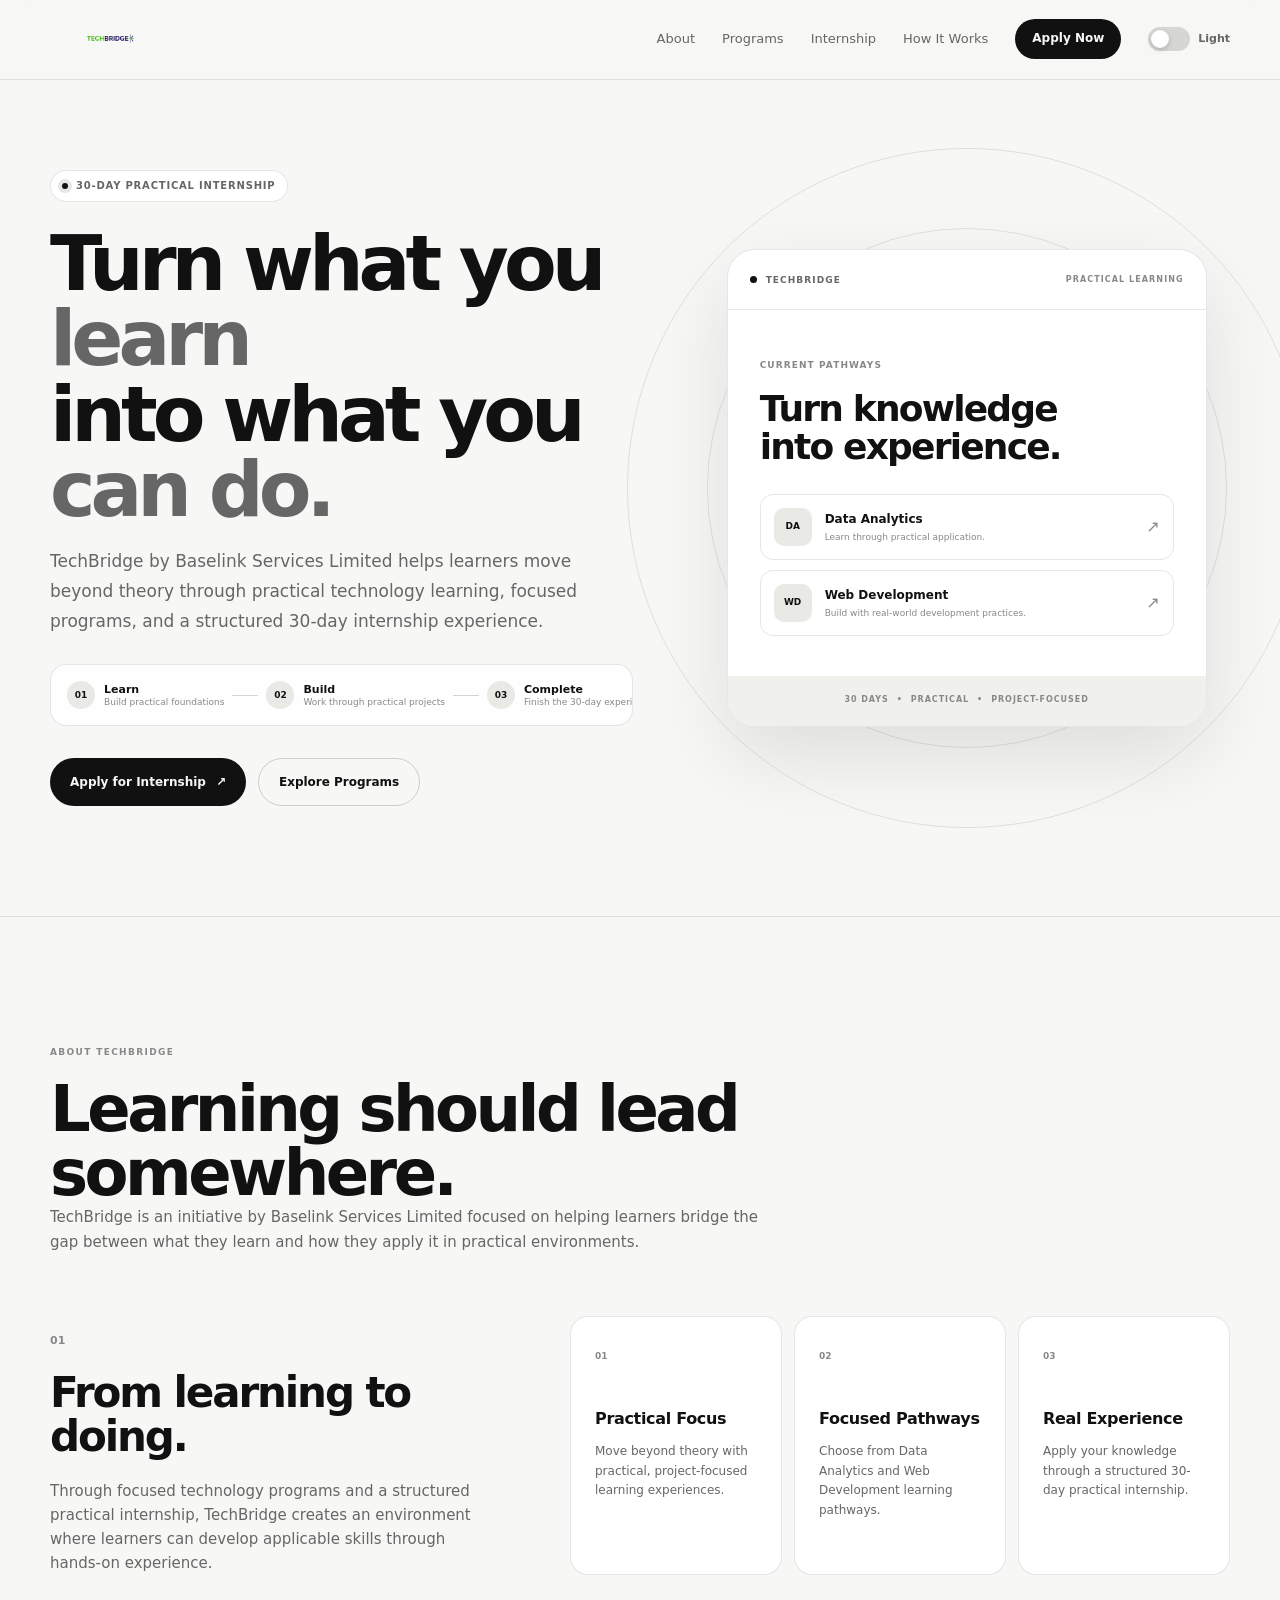
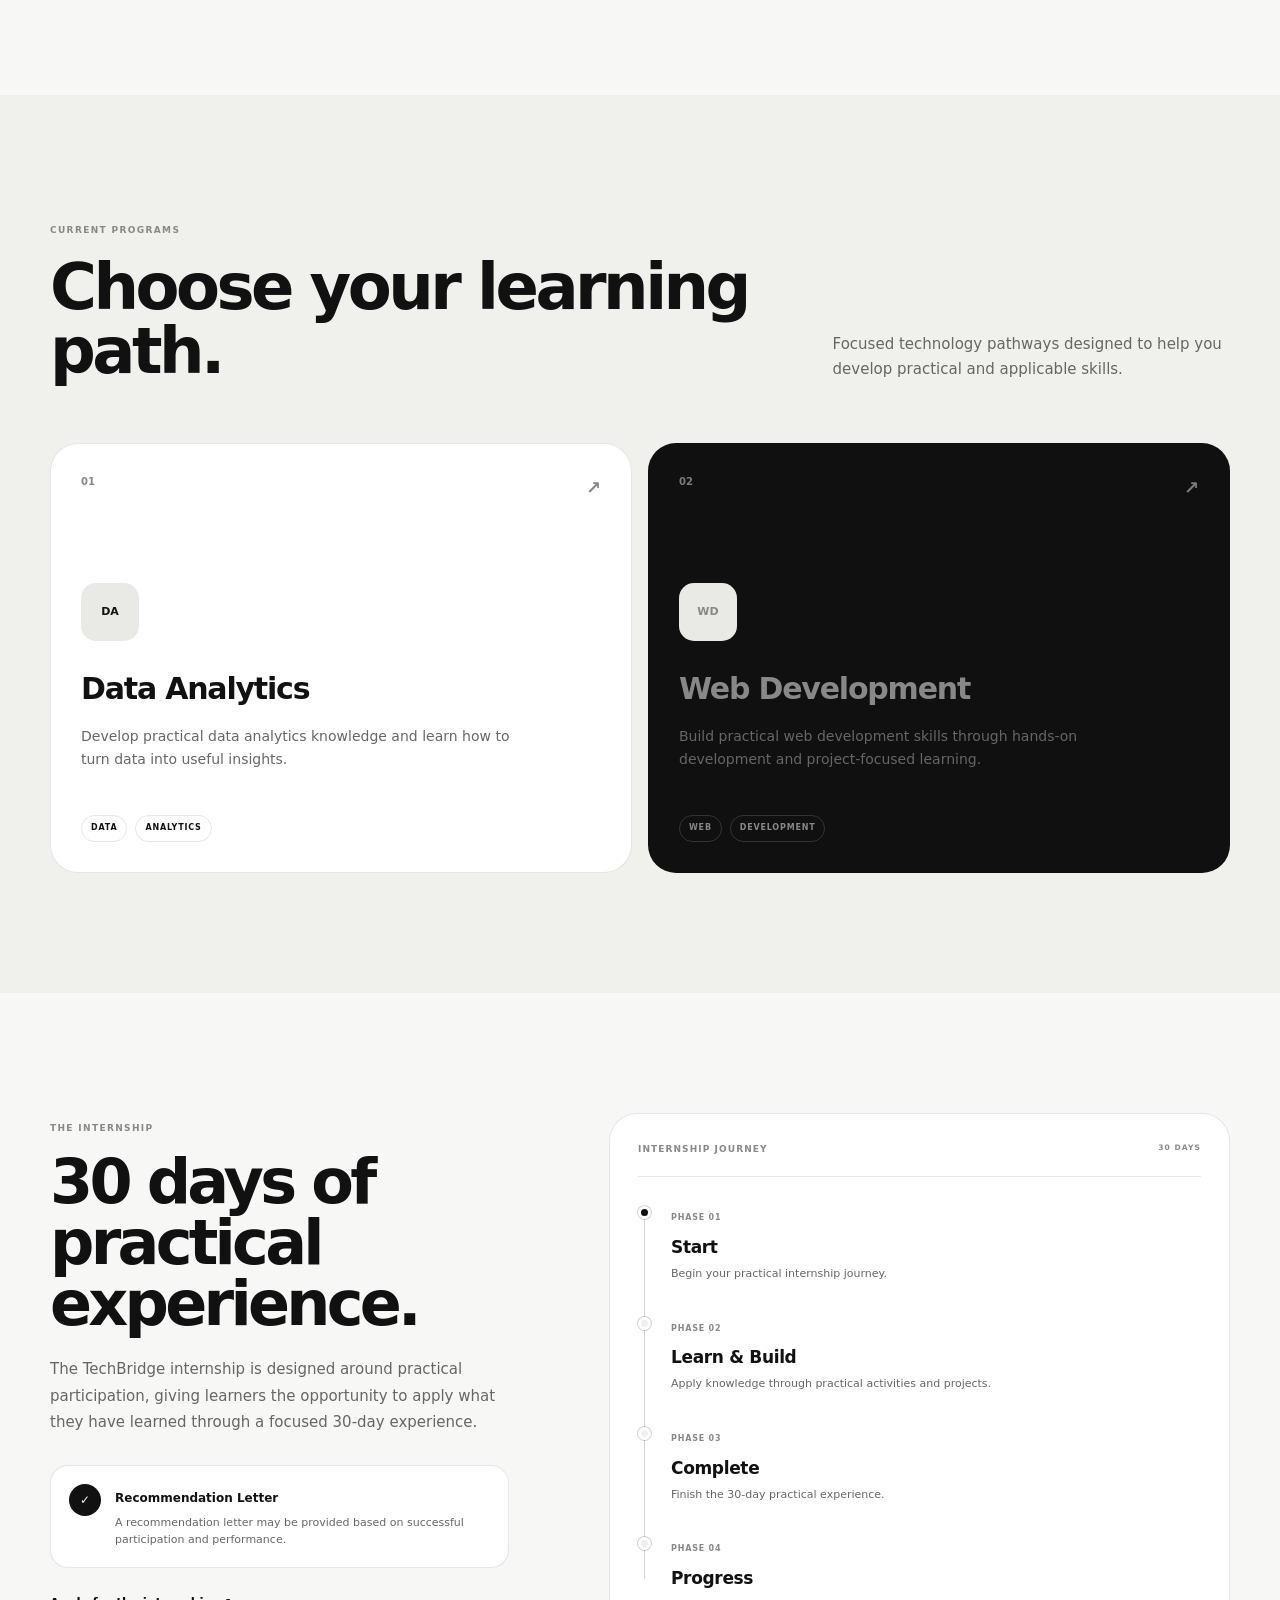
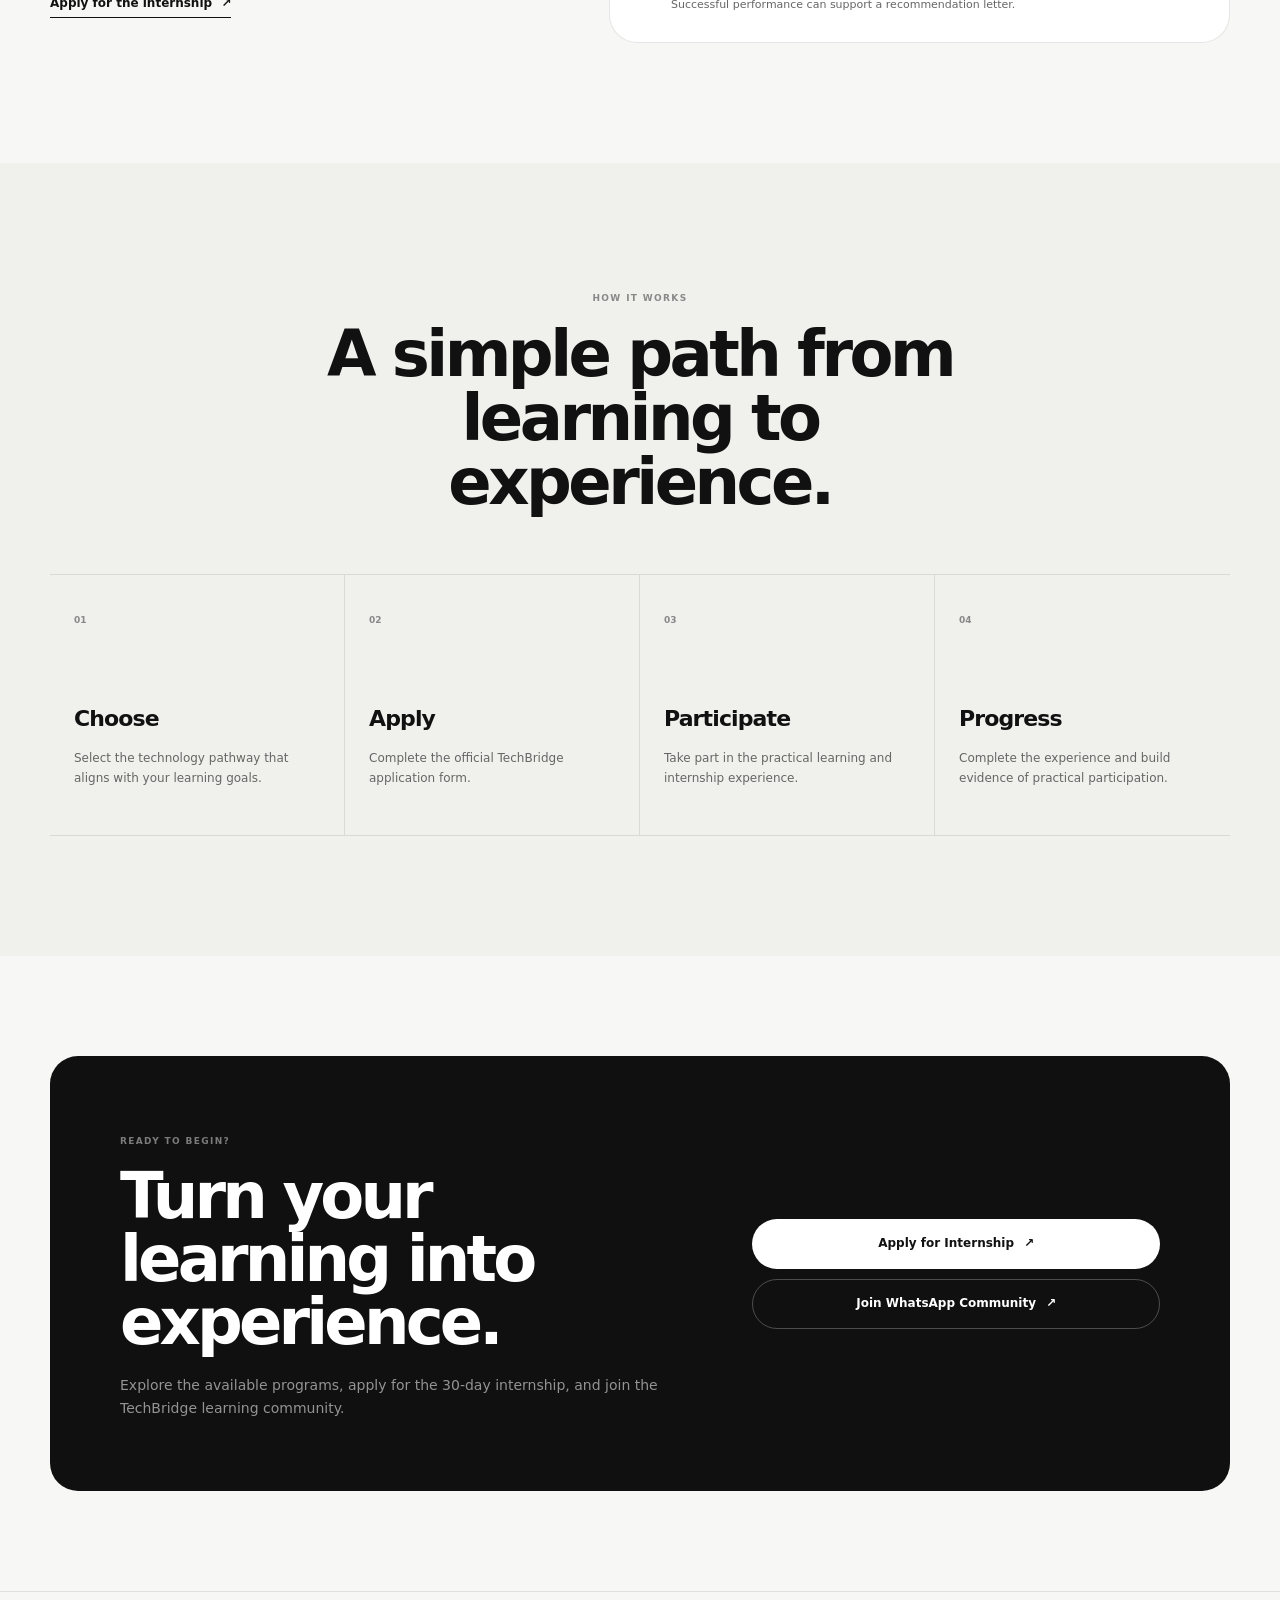
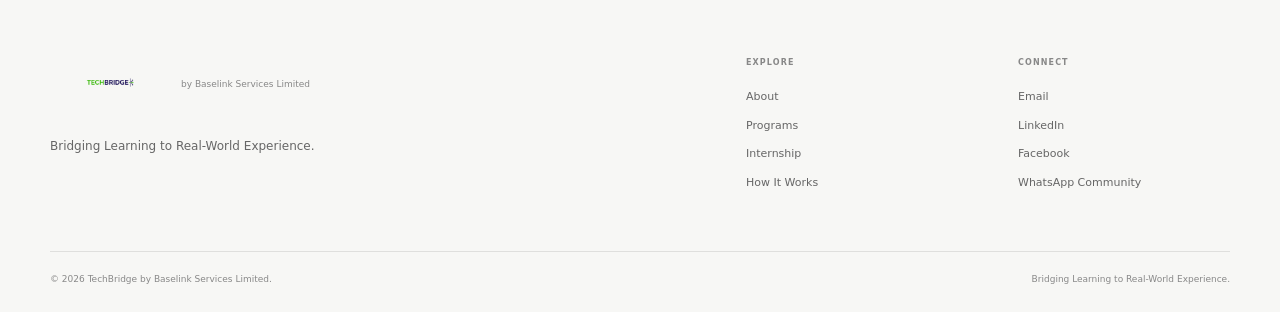
==== commit 08a40893: "Add TechBridge logo image to the repository" ====
--- a/index.html
+++ b/index.html
@@ -22,15 +22,7 @@
         <div class="container header-inner">
           <!-- Brand -->
           <a href="#home" class="brand" aria-label="TechBridge home">
-            <span class="brand-mark" aria-hidden="true">
-              <span>T</span>
-              <span>B</span>
-            </span>
-
-            <span class="brand-copy">
-              <strong>TechBridge</strong>
-              <small>by Baselink Services Limited</small>
-            </span>
+            <img src="/techbridge-logo.png" class="brand-image" />
           </a>
 
           <!-- Desktop Navigation -->
@@ -126,10 +118,7 @@
       </header>
 
       <main>
-        <!-- =================================================
-                 HERO
-            ================================================== -->
-
+        <!-- HERO -->
         <section class="hero" id="home">
           <div class="container hero-grid">
             <div class="hero-content">
@@ -139,11 +128,11 @@
               </div>
 
               <h1>
-              Turn what you
-              <span>learn</span>
-              into what you
-              <em>can do.</em>
-            </h1>
+                Turn what you
+                <span>learn</span>
+                into what you
+                <em>can do.</em>
+              </h1>
 
               <p class="hero-description">
                 TechBridge by Baselink Services Limited helps learners move
@@ -266,10 +255,7 @@
           </div>
         </section>
 
-        <!-- =================================================
-                 ABOUT
-            ================================================== -->
-
+        <!-- ABOUT -->
         <section class="section about-section" id="about">
           <div class="container">
             <div class="section-heading">
@@ -335,10 +321,7 @@
           </div>
         </section>
 
-        <!-- =================================================
-                 PROGRAMS
-            ================================================== -->
-
+        <!-- PROGRAMS -->
         <section class="section programs-section" id="programs">
           <div class="container">
             <div class="section-heading section-heading-row">
@@ -400,10 +383,7 @@
           </div>
         </section>
 
-        <!-- =================================================
-                 INTERNSHIP
-            ================================================== -->
-
+        <!-- INTERNSHIP -->
         <section class="section internship-section" id="internship">
           <div class="container">
             <div class="internship-grid">
@@ -500,10 +480,7 @@
           </div>
         </section>
 
-        <!-- =================================================
-                 HOW IT WORKS
-            ================================================== -->
-
+        <!-- HOW IT WORKS -->
         <section class="section process-section" id="how-it-works">
           <div class="container">
             <div class="section-heading centered">
@@ -556,10 +533,7 @@
           </div>
         </section>
 
-        <!-- =================================================
-                 READY TO BEGIN
-            ================================================== -->
-
+        <!-- READY TO BEGIN -->
         <section class="ready-section" id="apply">
           <div class="container">
             <div class="ready-card">
@@ -606,13 +580,9 @@
           <div class="footer-main">
             <div class="footer-brand">
               <a href="#home" class="brand" aria-label="TechBridge home">
-                <span class="brand-mark" aria-hidden="true">
-                  <span>T</span>
-                  <span>B</span>
-                </span>
+                <img src="/techbridge-logo.png" class="brand-image" />
 
                 <span class="brand-copy">
-                  <strong>TechBridge</strong>
                   <small> by Baselink Services Limited </small>
                 </span>
               </a>
@@ -671,10 +641,7 @@
 
     <!-- JAVASCRIPT -->
     <script>
-      /* =====================================================
-           MOBILE MENU
-        ====================================================== */
-
+      //  MOBILE MENU
       const menuButton = document.getElementById("menu-button");
       const mobileNavigation = document.getElementById("mobile-navigation");
 
@@ -771,10 +738,7 @@
         }
       });
 
-      /* =====================================================
-           LIGHT / DARK MODE
-        ====================================================== */
-
+      //  LIGHT / DARK MODE
       const themeButtons = [
         document.getElementById("theme-toggle"),
         document.getElementById("mobile-theme-toggle"),
@@ -827,11 +791,6 @@
           setTheme(currentTheme === "dark" ? "light" : "dark");
         });
       });
-
-      /* =====================================================
-           PREVENT HASH NAVIGATION FROM CREATING UNWANTED
-           MOBILE MENU STATE
-        ====================================================== */
 
       window.addEventListener("hashchange", () => {
         if (mobileNavigation.classList.contains("is-open")) {
--- a/style.css
+++ b/style.css
@@ -1,2884 +1,2283 @@
-/* ============================================================
-   ROOT
-============================================================ */
-
+/* ROOT */
 :root {
-    color-scheme: light;
-
-    --bg: #f7f7f5;
-    --surface: #ffffff;
-    --surface-soft: #f0f0ed;
-    --surface-dark: #101010;
-
-    --text: #111111;
-    --text-soft: #666666;
-    --text-muted: #888888;
-
-    --border: rgba(17, 17, 17, 0.10);
-    --border-strong: rgba(17, 17, 17, 0.18);
-
-    --accent: #111111;
-    --accent-soft: #e9e9e5;
-
-    --white: #ffffff;
-
-    --shadow-sm:
-        0 8px 24px rgba(0, 0, 0, 0.06);
-
-    --shadow-lg:
-        0 30px 80px rgba(0, 0, 0, 0.10);
-
-    --radius-sm: 10px;
-    --radius-md: 18px;
-    --radius-lg: 28px;
-
-    --container: 1180px;
-
-    --header-height: 78px;
-
-    --ease:
-        cubic-bezier(0.22, 1, 0.36, 1);
-}
-
-
-/* ============================================================
-   DARK MODE
-============================================================ */
-
+  color-scheme: light;
+
+  --bg: #f7f7f5;
+  --surface: #ffffff;
+  --surface-soft: #f0f0ed;
+  --surface-dark: #101010;
+
+  --text: #111111;
+  --text-soft: #666666;
+  --text-muted: #888888;
+
+  --border: rgba(17, 17, 17, 0.1);
+  --border-strong: rgba(17, 17, 17, 0.18);
+
+  --accent: #111111;
+  --accent-soft: #e9e9e5;
+
+  --white: #ffffff;
+
+  --shadow-sm: 0 8px 24px rgba(0, 0, 0, 0.06);
+
+  --shadow-lg: 0 30px 80px rgba(0, 0, 0, 0.1);
+
+  --radius-sm: 10px;
+  --radius-md: 18px;
+  --radius-lg: 28px;
+
+  --container: 1180px;
+
+  --header-height: 78px;
+
+  --ease: cubic-bezier(0.22, 1, 0.36, 1);
+}
+
+/* DARK MODE */
 html[data-theme="dark"] {
-
-    color-scheme: dark;
-
-    --bg: #0c0c0c;
-    --surface: #151515;
-    --surface-soft: #1c1c1c;
-    --surface-dark: #050505;
-
-    --text: #f5f5f2;
-    --text-soft: #aaaaa5;
-    --text-muted: #777771;
-
-    --border: rgba(255, 255, 255, 0.09);
-    --border-strong: rgba(255, 255, 255, 0.16);
-
-    --accent: #ffffff;
-    --accent-soft: #252525;
-
-    --shadow-sm:
-        0 8px 24px rgba(0, 0, 0, 0.25);
-
-    --shadow-lg:
-        0 30px 80px rgba(0, 0, 0, 0.45);
-}
-
-
-/* ============================================================
-   RESET
-============================================================ */
-
+  color-scheme: dark;
+
+  --bg: #0c0c0c;
+  --surface: #151515;
+  --surface-soft: #1c1c1c;
+  --surface-dark: #050505;
+
+  --text: #f5f5f2;
+  --text-soft: #aaaaa5;
+  --text-muted: #777771;
+
+  --border: rgba(255, 255, 255, 0.09);
+  --border-strong: rgba(255, 255, 255, 0.16);
+
+  --accent: #ffffff;
+  --accent-soft: #252525;
+
+  --shadow-sm: 0 8px 24px rgba(0, 0, 0, 0.25);
+
+  --shadow-lg: 0 30px 80px rgba(0, 0, 0, 0.45);
+}
+
+/* RESET */
 *,
 *::before,
 *::after {
-    box-sizing: border-box;
-}
-
+  box-sizing: border-box;
+}
 
 html {
-    scroll-behavior: smooth;
-    overflow-x: hidden;
-}
-
+  scroll-behavior: smooth;
+  overflow-x: hidden;
+}
 
 body {
-    margin: 0;
-    min-width: 320px;
-    background: var(--bg);
-    color: var(--text);
-
-    font-family:
-        Inter,
-        ui-sans-serif,
-        system-ui,
-        -apple-system,
-        BlinkMacSystemFont,
-        "Segoe UI",
-        sans-serif;
-
-    line-height: 1.6;
-
-    overflow-x: hidden;
-
-    transition:
-        background-color 0.3s ease,
-        color 0.3s ease;
-}
-
+  margin: 0;
+  min-width: 320px;
+  background: var(--bg);
+  color: var(--text);
+
+  font-family:
+    Inter,
+    ui-sans-serif,
+    system-ui,
+    -apple-system,
+    BlinkMacSystemFont,
+    "Segoe UI",
+    sans-serif;
+
+  line-height: 1.6;
+
+  overflow-x: hidden;
+
+  transition:
+    background-color 0.3s ease,
+    color 0.3s ease;
+}
 
 body.menu-open {
-    overflow-x: hidden;
-}
-
+  overflow-x: hidden;
+}
 
 img,
 svg {
-    max-width: 100%;
-}
-
+  max-width: 100%;
+}
 
 a {
-    color: inherit;
-    text-decoration: none;
-}
-
+  color: inherit;
+  text-decoration: none;
+}
 
 button,
 a {
-    -webkit-tap-highlight-color: transparent;
-}
-
+  -webkit-tap-highlight-color: transparent;
+}
 
 button {
-    font: inherit;
-}
-
+  font: inherit;
+}
 
 ::selection {
-    background: var(--text);
-    color: var(--bg);
-}
-
-
-/* ============================================================
-   SITE SHELL
-============================================================ */
-
+  background: var(--text);
+  color: var(--bg);
+}
+
+/* SITE SHELL */
 .site-shell {
+  width: 100%;
+  min-height: 100vh;
+  overflow-x: clip;
+}
+
+/* CONTAINER */
+.container {
+  width: min(calc(100% - 48px), var(--container));
+
+  margin-inline: auto;
+}
+
+/* HEADER */
+.site-header {
+  position: sticky;
+  top: 0;
+  left: 0;
+  z-index: 1000;
+
+  width: 100%;
+
+  background: color-mix(in srgb, var(--bg) 88%, transparent);
+
+  border-bottom: 1px solid var(--border);
+
+  backdrop-filter: blur(18px);
+  -webkit-backdrop-filter: blur(18px);
+}
+
+.header-inner {
+  min-height: var(--header-height);
+
+  display: flex;
+  align-items: center;
+  justify-content: space-between;
+
+  gap: 24px;
+}
+
+/* BRAND */
+.brand {
+  min-width: 0;
+
+  display: inline-flex;
+  align-items: center;
+
+  gap: 11px;
+
+  flex-shrink: 0;
+}
+
+.brand-image {
+  display: block;
+  width: 120px;
+  height: auto;
+  max-height: 52px;
+  object-fit: contain;
+}
+
+.brand-mark {
+  position: relative;
+
+  width: 38px;
+  height: 38px;
+
+  display: grid;
+  place-items: center;
+
+  background: var(--text);
+  color: var(--bg);
+
+  border-radius: 11px;
+
+  font-size: 11px;
+  font-weight: 800;
+  letter-spacing: -0.08em;
+
+  box-shadow: 0 7px 18px rgba(0, 0, 0, 0.12);
+}
+
+.brand-mark span:first-child {
+  position: absolute;
+
+  transform: translate(-5px, -1px);
+}
+
+.brand-mark span:last-child {
+  position: absolute;
+
+  transform: translate(5px, 1px);
+}
+
+.brand-copy {
+  display: flex;
+  flex-direction: column;
+
+  min-width: 0;
+}
+
+.brand-copy strong {
+  font-size: 16px;
+  line-height: 1.1;
+
+  letter-spacing: -0.02em;
+}
+
+.brand-copy small {
+  margin-top: 3px;
+
+  color: var(--text-muted);
+
+  font-size: 9px;
+  line-height: 1;
+
+  white-space: nowrap;
+}
+
+/* DESKTOP NAVIGATION */
+.main-nav {
+  display: flex;
+  align-items: center;
+
+  gap: 27px;
+
+  min-width: 0;
+}
+
+.main-nav > a:not(.nav-apply) {
+  position: relative;
+
+  color: var(--text-soft);
+
+  font-size: 13px;
+  font-weight: 500;
+
+  transition: color 0.25s ease;
+}
+
+.main-nav > a:not(.nav-apply)::after {
+  content: "";
+
+  position: absolute;
+
+  left: 0;
+  bottom: -7px;
+
+  width: 100%;
+  height: 1px;
+
+  background: var(--text);
+
+  transform: scaleX(0);
+  transform-origin: right;
+
+  transition: transform 0.3s var(--ease);
+}
+
+.main-nav > a:not(.nav-apply):hover {
+  color: var(--text);
+}
+
+.main-nav > a:not(.nav-apply):hover::after {
+  transform: scaleX(1);
+  transform-origin: left;
+}
+
+/* APPLY NAV */
+.nav-apply {
+  display: inline-flex;
+  align-items: center;
+  justify-content: center;
+
+  min-height: 40px;
+
+  padding: 0 17px;
+
+  border-radius: 999px;
+
+  background: var(--text);
+  color: var(--bg);
+
+  font-size: 12px;
+  font-weight: 700;
+
+  white-space: nowrap;
+
+  transition:
+    transform 0.25s ease,
+    opacity 0.25s ease;
+}
+
+.nav-apply:hover {
+  transform: translateY(-2px);
+  opacity: 0.88;
+}
+
+/* PROFESSIONAL THEME TOGGLE */
+.theme-toggle {
+  appearance: none;
+
+  display: inline-flex;
+  align-items: center;
+
+  gap: 8px;
+
+  padding: 0;
+
+  border: 0;
+
+  background: transparent;
+  color: var(--text);
+
+  cursor: pointer;
+}
+
+.theme-toggle-track {
+  position: relative;
+
+  width: 42px;
+  height: 24px;
+
+  display: block;
+
+  border-radius: 999px;
+
+  background: #d6d6d2;
+
+  transition:
+    background 0.25s ease,
+    box-shadow 0.25s ease;
+}
+
+.theme-toggle-thumb {
+  position: absolute;
+
+  top: 3px;
+  left: 3px;
+
+  width: 18px;
+  height: 18px;
+
+  border-radius: 50%;
+
+  background: #ffffff;
+
+  box-shadow: 0 2px 5px rgba(0, 0, 0, 0.18);
+
+  transition: transform 0.28s var(--ease);
+}
+
+html[data-theme="dark"] .theme-toggle-track {
+  background: #555555;
+}
+
+html[data-theme="dark"] .theme-toggle-thumb {
+  transform: translateX(18px);
+}
+
+.theme-toggle-label {
+  min-width: 31px;
+
+  font-size: 11px;
+  font-weight: 600;
+
+  color: var(--text-soft);
+}
+
+.theme-dark-label {
+  display: none;
+}
+
+html[data-theme="dark"] .theme-light-label {
+  display: none;
+}
+
+html[data-theme="dark"] .theme-dark-label {
+  display: inline;
+}
+
+.theme-toggle:focus-visible .theme-toggle-track {
+  outline: 3px solid color-mix(in srgb, var(--text) 25%, transparent);
+
+  outline-offset: 3px;
+}
+
+/* MOBILE CONTROLS */
+.mobile-controls {
+  display: none;
+  align-items: center;
+  gap: 14px;
+}
+
+.mobile-theme-toggle {
+  display: none;
+}
+
+/* MENU BUTTON */
+.menu-button {
+  position: relative;
+
+  width: 42px;
+  height: 42px;
+
+  display: grid;
+  place-items: center;
+
+  padding: 0;
+
+  border: 1px solid var(--border);
+  border-radius: 11px;
+
+  background: var(--surface);
+
+  cursor: pointer;
+
+  transition:
+    background 0.25s ease,
+    border-color 0.25s ease;
+}
+
+.menu-button:hover {
+  border-color: var(--border-strong);
+}
+
+.menu-button span {
+  position: absolute;
+
+  width: 17px;
+  height: 1.5px;
+
+  border-radius: 999px;
+
+  background: var(--text);
+
+  transition:
+    transform 0.3s var(--ease),
+    opacity 0.2s ease;
+}
+
+.menu-button span:nth-child(1) {
+  transform: translateY(-5px);
+}
+
+.menu-button span:nth-child(2) {
+  transform: translateY(0);
+}
+
+.menu-button span:nth-child(3) {
+  transform: translateY(5px);
+}
+
+/* Hamburger -> X */
+
+.menu-button.is-open span:nth-child(1) {
+  transform: rotate(45deg);
+}
+
+.menu-button.is-open span:nth-child(2) {
+  opacity: 0;
+}
+
+.menu-button.is-open span:nth-child(3) {
+  transform: rotate(-45deg);
+}
+
+/* MOBILE NAVIGATION */
+.mobile-navigation {
+  display: block;
+  max-height: 0;
+  overflow: hidden;
+
+  border-top: 1px solid transparent;
+  background: var(--bg);
+
+  opacity: 0;
+  transform: translateY(-8px);
+  pointer-events: none;
+
+  transition:
+    max-height 0.35s var(--ease),
+    opacity 0.25s ease,
+    transform 0.3s var(--ease),
+    border-color 0.25s ease;
+}
+
+.mobile-navigation.is-open {
+  max-height: 500px;
+
+  opacity: 1;
+  transform: translateY(0);
+  pointer-events: auto;
+
+  border-top-color: var(--border);
+}
+
+.mobile-navigation-inner {
+  display: flex;
+  flex-direction: column;
+
+  padding-top: 12px;
+  padding-bottom: 20px;
+}
+
+.mobile-navigation-inner a {
+  padding: 14px 4px;
+
+  border-bottom: 1px solid var(--border);
+
+  color: var(--text-soft);
+  font-size: 14px;
+  font-weight: 500;
+}
+
+.mobile-navigation-inner a:hover {
+  color: var(--text);
+}
+
+.mobile-navigation-inner .mobile-apply {
+  margin-top: 14px;
+
+  display: flex;
+  align-items: center;
+  justify-content: center;
+
+  padding: 13px 18px;
+
+  border: 0;
+  border-radius: 999px;
+
+  background: var(--text);
+  color: var(--bg);
+
+  font-weight: 700;
+}
+
+/* HERO */
+.hero {
+  position: relative;
+
+  min-height: calc(100vh - var(--header-height));
+
+  display: flex;
+  align-items: center;
+
+  padding: 90px 0 110px;
+
+  overflow: hidden;
+}
+
+.hero-grid {
+  display: grid;
+
+  grid-template-columns:
+    minmax(0, 1.05fr)
+    minmax(0, 0.95fr);
+
+  align-items: center;
+
+  gap: 70px;
+}
+
+.hero-content {
+  min-width: 0;
+
+  animation: heroIn 0.8s var(--ease) both;
+}
+
+@keyframes heroIn {
+  from {
+    opacity: 0;
+    transform: translateY(25px);
+  }
+
+  to {
+    opacity: 1;
+    transform: translateY(0);
+  }
+}
+
+.eyebrow {
+  display: inline-flex;
+  align-items: center;
+
+  gap: 8px;
+
+  padding: 7px 11px;
+
+  border: 1px solid var(--border);
+
+  border-radius: 999px;
+
+  background: var(--surface);
+
+  color: var(--text-soft);
+
+  font-size: 10px;
+  font-weight: 700;
+
+  letter-spacing: 0.08em;
+  text-transform: uppercase;
+}
+
+.eyebrow-dot {
+  width: 6px;
+  height: 6px;
+
+  border-radius: 50%;
+
+  background: var(--text);
+
+  box-shadow: 0 0 0 4px color-mix(in srgb, var(--text) 10%, transparent);
+}
+
+.hero h1 {
+  max-width: 720px;
+
+  margin: 24px 0 20px;
+
+  font-size: clamp(48px, 6vw, 82px);
+
+  line-height: 0.98;
+
+  letter-spacing: -0.065em;
+
+  font-weight: 700;
+}
+
+.hero h1 span {
+  display: block;
+
+  color: var(--text-soft);
+}
+
+.hero h1 em {
+  display: block;
+
+  font-style: normal;
+
+  color: var(--text-soft);
+}
+
+.hero-description {
+  max-width: 630px;
+
+  margin: 0;
+
+  color: var(--text-soft);
+
+  font-size: 17px;
+  line-height: 1.75;
+}
+
+/* HERO TIMELINE */
+.hero-timeline {
+  width: 100%;
+  max-width: 680px;
+
+  display: flex;
+  align-items: center;
+
+  margin-top: 28px;
+
+  padding: 16px;
+
+  border: 1px solid var(--border);
+
+  border-radius: 16px;
+
+  background: color-mix(in srgb, var(--surface) 86%, transparent);
+
+  overflow-x: auto;
+
+  scrollbar-width: none;
+}
+
+.hero-timeline::-webkit-scrollbar {
+  display: none;
+}
+
+.hero-timeline-item {
+  min-width: max-content;
+
+  display: flex;
+  align-items: center;
+
+  gap: 9px;
+}
+
+.timeline-number {
+  width: 28px;
+  height: 28px;
+
+  flex: 0 0 auto;
+
+  display: grid;
+  place-items: center;
+
+  border-radius: 50%;
+
+  background: var(--accent-soft);
+
+  color: var(--text);
+
+  font-size: 9px;
+  font-weight: 800;
+}
+
+.hero-timeline-item div {
+  display: flex;
+  flex-direction: column;
+
+  gap: 1px;
+}
+
+.hero-timeline-item strong {
+  font-size: 11px;
+  line-height: 1.2;
+}
+
+.hero-timeline-item small {
+  color: var(--text-muted);
+
+  font-size: 9px;
+  line-height: 1.25;
+}
+
+.timeline-line {
+  width: 26px;
+  height: 1px;
+
+  flex: 0 0 26px;
+
+  margin: 0 8px;
+
+  background: var(--border-strong);
+}
+
+/* HERO ACTIONS */
+.hero-actions {
+  display: flex;
+  align-items: center;
+  flex-wrap: wrap;
+
+  gap: 12px;
+
+  margin-top: 32px;
+}
+
+.button {
+  min-height: 48px;
+
+  display: inline-flex;
+  align-items: center;
+  justify-content: center;
+
+  gap: 10px;
+
+  max-width: 100%;
+
+  padding: 0 20px;
+
+  border-radius: 999px;
+
+  font-size: 12px;
+  font-weight: 700;
+
+  text-align: center;
+
+  transition:
+    transform 0.25s var(--ease),
+    background 0.25s ease,
+    color 0.25s ease,
+    border-color 0.25s ease;
+}
+
+.button span {
+  flex: 0 0 auto;
+}
+
+.button:hover {
+  transform: translateY(-2px);
+}
+
+.button-primary {
+  background: var(--text);
+  color: var(--bg);
+}
+
+.button-secondary {
+  border: 1px solid var(--border-strong);
+
+  background: transparent;
+  color: var(--text);
+}
+
+/* HERO VISUAL */
+.hero-visual {
+  position: relative;
+
+  min-width: 0;
+
+  min-height: 520px;
+
+  display: grid;
+  place-items: center;
+
+  animation: visualIn 1s var(--ease) 0.1s both;
+}
+
+@keyframes visualIn {
+  from {
+    opacity: 0;
+    transform: translateY(30px) scale(0.97);
+  }
+
+  to {
+    opacity: 1;
+    transform: translateY(0) scale(1);
+  }
+}
+
+.hero-card {
+  position: relative;
+  z-index: 2;
+
+  width: min(100%, 480px);
+
+  overflow: hidden;
+
+  border: 1px solid var(--border);
+
+  border-radius: var(--radius-lg);
+
+  background: var(--surface);
+
+  box-shadow: var(--shadow-lg);
+}
+
+.hero-card-top {
+  min-height: 60px;
+
+  display: flex;
+  align-items: center;
+
+  gap: 9px;
+
+  padding: 0 22px;
+
+  border-bottom: 1px solid var(--border);
+
+  color: var(--text-soft);
+
+  font-size: 9px;
+  font-weight: 800;
+
+  letter-spacing: 0.12em;
+}
+
+.status-indicator {
+  width: 7px;
+  height: 7px;
+
+  border-radius: 50%;
+
+  background: var(--text);
+}
+
+.hero-card-label {
+  margin-left: auto;
+
+  color: var(--text-muted);
+
+  font-size: 8px;
+}
+
+.hero-card-main {
+  padding: 40px 32px;
+}
+
+.hero-card-kicker {
+  color: var(--text-muted);
+
+  font-size: 9px;
+  font-weight: 800;
+
+  letter-spacing: 0.12em;
+}
+
+.hero-card h2 {
+  margin: 14px 0 28px;
+
+  max-width: 330px;
+
+  font-size: 36px;
+  line-height: 1.05;
+
+  letter-spacing: -0.05em;
+}
+
+.pathway-list {
+  display: flex;
+  flex-direction: column;
+
+  gap: 10px;
+}
+
+.pathway-item {
+  min-width: 0;
+
+  display: grid;
+
+  grid-template-columns:
+    auto
+    minmax(0, 1fr)
+    auto;
+
+  align-items: center;
+
+  gap: 13px;
+
+  padding: 13px;
+
+  border: 1px solid var(--border);
+
+  border-radius: 13px;
+
+  transition:
+    transform 0.25s var(--ease),
+    border-color 0.25s ease;
+}
+
+.pathway-item:hover {
+  transform: translateX(5px);
+
+  border-color: var(--border-strong);
+}
+
+.pathway-icon {
+  width: 38px;
+  height: 38px;
+
+  display: grid;
+  place-items: center;
+
+  border-radius: 10px;
+
+  background: var(--accent-soft);
+
+  font-size: 9px;
+  font-weight: 800;
+}
+
+.pathway-item div {
+  min-width: 0;
+
+  display: flex;
+  flex-direction: column;
+
+  gap: 2px;
+}
+
+.pathway-item strong {
+  font-size: 12px;
+}
+
+.pathway-item small {
+  color: var(--text-muted);
+
+  font-size: 9px;
+
+  line-height: 1.4;
+}
+
+.pathway-item > span:last-child {
+  color: var(--text-muted);
+}
+
+.hero-card-bottom {
+  min-height: 50px;
+
+  display: flex;
+  align-items: center;
+  justify-content: center;
+
+  flex-wrap: wrap;
+
+  gap: 8px;
+
+  padding: 10px 18px;
+
+  background: var(--surface-soft);
+
+  color: var(--text-muted);
+
+  font-size: 8px;
+  font-weight: 800;
+
+  letter-spacing: 0.12em;
+}
+
+/* HERO ORBITS */
+.hero-orbit {
+  position: absolute;
+
+  border: 1px solid var(--border);
+
+  border-radius: 50%;
+
+  pointer-events: none;
+
+  animation: orbitFloat 7s ease-in-out infinite;
+}
+
+.hero-orbit-one {
+  width: 520px;
+  height: 520px;
+}
+
+.hero-orbit-two {
+  width: 680px;
+  height: 680px;
+
+  animation-delay: -2s;
+}
+
+@keyframes orbitFloat {
+  0%,
+  100% {
+    transform: rotate(0deg) scale(1);
+  }
+
+  50% {
+    transform: rotate(4deg) scale(1.03);
+  }
+}
+
+/* SECTION */
+.section {
+  padding: 120px 0;
+}
+
+.section-heading {
+  max-width: 720px;
+
+  margin-bottom: 60px;
+}
+
+.section-heading-row {
+  max-width: none;
+
+  display: grid;
+
+  grid-template-columns:
+    minmax(0, 1fr)
+    minmax(280px, 0.55fr);
+
+  gap: 60px;
+
+  align-items: end;
+}
+
+.section-heading.centered {
+  margin-inline: auto;
+
+  text-align: center;
+}
+
+.section-label {
+  display: inline-block;
+
+  margin-bottom: 17px;
+
+  color: var(--text-muted);
+
+  font-size: 9px;
+  font-weight: 800;
+
+  letter-spacing: 0.15em;
+}
+
+.section-heading h2 {
+  margin: 0;
+
+  font-size: clamp(38px, 5vw, 64px);
+
+  line-height: 1;
+
+  letter-spacing: -0.055em;
+}
+
+.section-heading p {
+  margin: 0;
+
+  color: var(--text-soft);
+
+  font-size: 15px;
+  line-height: 1.7;
+}
+
+/* ABOUT */
+.about-section {
+  border-top: 1px solid var(--border);
+}
+
+.about-grid {
+  display: grid;
+
+  grid-template-columns:
+    minmax(0, 0.8fr)
+    minmax(0, 1.2fr);
+
+  gap: 80px;
+}
+
+.about-intro {
+  position: relative;
+
+  min-width: 0;
+
+  padding-top: 10px;
+}
+
+.large-number {
+  color: var(--text-muted);
+
+  font-size: 11px;
+  font-weight: 800;
+}
+
+.about-intro h3 {
+  max-width: 400px;
+
+  margin: 20px 0;
+
+  font-size: 42px;
+  line-height: 1.05;
+
+  letter-spacing: -0.05em;
+}
+
+.about-intro p {
+  max-width: 470px;
+
+  margin: 0;
+
+  color: var(--text-soft);
+
+  font-size: 15px;
+}
+
+.about-features {
+  display: grid;
+
+  grid-template-columns: repeat(3, minmax(0, 1fr));
+
+  gap: 12px;
+}
+
+.feature-card {
+  min-width: 0;
+
+  padding: 24px;
+
+  border: 1px solid var(--border);
+
+  border-radius: var(--radius-md);
+
+  background: var(--surface);
+
+  transition:
+    transform 0.3s var(--ease),
+    box-shadow 0.3s ease;
+}
+
+.feature-card:hover {
+  transform: translateY(-5px);
+
+  box-shadow: var(--shadow-sm);
+}
+
+.feature-number {
+  color: var(--text-muted);
+
+  font-size: 9px;
+  font-weight: 800;
+}
+
+.feature-card h3 {
+  margin: 40px 0 10px;
+
+  font-size: 16px;
+
+  letter-spacing: -0.02em;
+}
+
+.feature-card p {
+  margin: 0;
+
+  color: var(--text-soft);
+
+  font-size: 12px;
+  line-height: 1.65;
+}
+
+/* PROGRAMS */
+.programs-section {
+  background: var(--surface-soft);
+}
+
+.program-grid {
+  display: grid;
+
+  grid-template-columns: repeat(2, minmax(0, 1fr));
+
+  gap: 16px;
+}
+
+.program-card {
+  min-width: 0;
+
+  min-height: 430px;
+
+  display: flex;
+  flex-direction: column;
+
+  padding: 30px;
+
+  border: 1px solid var(--border);
+
+  border-radius: var(--radius-lg);
+
+  background: var(--surface);
+
+  transition:
+    transform 0.35s var(--ease),
+    box-shadow 0.35s ease;
+}
+
+.program-card:hover {
+  transform: translateY(-6px);
+
+  box-shadow: var(--shadow-lg);
+}
+
+.program-card-dark {
+  background: var(--surface-dark);
+  color: var(--text-muted);
+
+  border-color: transparent;
+}
+
+.program-card-dark p {
+  color: rgba(255, 255, 255, 0.58);
+}
+
+.program-card-top {
+  display: flex;
+  justify-content: space-between;
+
+  color: var(--text-muted);
+
+  font-size: 10px;
+  font-weight: 800;
+}
+
+.program-card-dark .program-card-top {
+  color: rgba(255, 255, 255, 0.45);
+}
+
+.program-arrow {
+  font-size: 18px;
+}
+
+.program-icon {
+  width: 58px;
+  height: 58px;
+
+  margin-top: 80px;
+
+  display: grid;
+  place-items: center;
+
+  border-radius: 15px;
+
+  background: var(--accent-soft);
+
+  font-size: 11px;
+  font-weight: 800;
+}
+
+.program-card h3 {
+  margin: 24px 0 12px;
+
+  font-size: 30px;
+
+  letter-spacing: -0.04em;
+}
+
+.program-card p {
+  max-width: 460px;
+
+  margin: 0;
+
+  color: var(--text-soft);
+
+  font-size: 14px;
+  line-height: 1.7;
+}
+
+.program-footer {
+  display: flex;
+  flex-wrap: wrap;
+
+  gap: 8px;
+
+  margin-top: auto;
+  padding-top: 30px;
+}
+
+.program-footer span {
+  padding: 6px 9px;
+
+  border: 1px solid var(--border);
+
+  border-radius: 999px;
+
+  font-size: 8px;
+  font-weight: 800;
+
+  letter-spacing: 0.1em;
+}
+
+.program-card-dark .program-footer span {
+  border-color: rgba(255, 255, 255, 0.15);
+}
+
+/* INTERNSHIP */
+.internship-section {
+  background: var(--bg);
+}
+
+.internship-grid {
+  display: grid;
+
+  grid-template-columns:
+    minmax(0, 0.85fr)
+    minmax(0, 1.15fr);
+
+  gap: 100px;
+
+  align-items: start;
+}
+
+.internship-content {
+  min-width: 0;
+}
+
+.internship-content h2 {
+  max-width: 530px;
+
+  margin: 0 0 22px;
+
+  font-size: clamp(42px, 5vw, 62px);
+
+  line-height: 0.98;
+
+  letter-spacing: -0.06em;
+}
+
+.internship-content > p {
+  max-width: 510px;
+
+  margin: 0;
+
+  color: var(--text-soft);
+
+  font-size: 15px;
+  line-height: 1.75;
+}
+
+.internship-benefit {
+  max-width: 510px;
+
+  display: grid;
+
+  grid-template-columns: auto minmax(0, 1fr);
+
+  gap: 14px;
+
+  margin-top: 30px;
+  padding: 18px;
+
+  border: 1px solid var(--border);
+
+  border-radius: var(--radius-md);
+
+  background: var(--surface);
+}
+
+.benefit-icon {
+  width: 32px;
+  height: 32px;
+
+  display: grid;
+  place-items: center;
+
+  border-radius: 50%;
+
+  background: var(--text);
+  color: var(--bg);
+
+  font-size: 12px;
+  font-weight: 800;
+}
+
+.internship-benefit strong {
+  font-size: 12px;
+}
+
+.internship-benefit p {
+  margin: 4px 0 0;
+
+  color: var(--text-soft);
+
+  font-size: 11px;
+  line-height: 1.6;
+}
+
+.text-link {
+  display: inline-flex;
+  align-items: center;
+
+  gap: 9px;
+
+  margin-top: 26px;
+
+  font-size: 12px;
+  font-weight: 800;
+
+  border-bottom: 1px solid var(--text);
+
+  padding-bottom: 4px;
+}
+
+/* INTERNSHIP TIMELINE */
+.internship-timeline {
+  min-width: 0;
+
+  padding: 28px;
+
+  border: 1px solid var(--border);
+
+  border-radius: var(--radius-lg);
+
+  background: var(--surface);
+}
+
+.timeline-heading {
+  display: flex;
+  justify-content: space-between;
+
+  padding-bottom: 20px;
+
+  border-bottom: 1px solid var(--border);
+
+  color: var(--text-muted);
+
+  font-size: 9px;
+  font-weight: 800;
+
+  letter-spacing: 0.12em;
+}
+
+.timeline {
+  position: relative;
+
+  padding-top: 25px;
+}
+
+.timeline::before {
+  content: "";
+
+  position: absolute;
+
+  top: 34px;
+  bottom: 35px;
+
+  left: 6px;
+
+  width: 1px;
+
+  background: var(--border-strong);
+}
+
+.timeline-step {
+  position: relative;
+
+  display: grid;
+
+  grid-template-columns:
+    13px
+    minmax(0, 1fr);
+
+  gap: 20px;
+
+  padding-bottom: 30px;
+}
+
+.timeline-step:last-child {
+  padding-bottom: 0;
+}
+
+.timeline-dot {
+  position: relative;
+  z-index: 2;
+
+  width: 13px;
+  height: 13px;
+
+  margin-top: 4px;
+
+  border: 3px solid var(--surface);
+
+  border-radius: 50%;
+
+  background: var(--text);
+
+  box-shadow: 0 0 0 1px var(--border-strong);
+}
+
+.timeline-step:not(.active) .timeline-dot {
+  background: var(--surface-soft);
+}
+
+.timeline-step div {
+  min-width: 0;
+}
+
+.timeline-step div > span {
+  color: var(--text-muted);
+
+  font-size: 8px;
+  font-weight: 800;
+
+  letter-spacing: 0.1em;
+}
+
+.timeline-step h3 {
+  margin: 6px 0 4px;
+
+  font-size: 17px;
+
+  letter-spacing: -0.02em;
+}
+
+.timeline-step p {
+  max-width: 460px;
+
+  margin: 0;
+
+  color: var(--text-soft);
+
+  font-size: 11px;
+  line-height: 1.6;
+}
+
+/* PROCESS */
+.process-section {
+  background: var(--surface-soft);
+}
+
+.process-grid {
+  display: grid;
+
+  grid-template-columns: repeat(4, minmax(0, 1fr));
+
+  gap: 0;
+
+  border-top: 1px solid var(--border);
+
+  border-bottom: 1px solid var(--border);
+}
+
+.process-item {
+  min-width: 0;
+
+  min-height: 260px;
+
+  padding: 30px 24px;
+
+  border-right: 1px solid var(--border);
+}
+
+.process-item:last-child {
+  border-right: 0;
+}
+
+.process-number {
+  color: var(--text-muted);
+
+  font-size: 9px;
+  font-weight: 800;
+}
+
+.process-item h3 {
+  margin: 70px 0 12px;
+
+  font-size: 22px;
+
+  letter-spacing: -0.04em;
+}
+
+.process-item p {
+  margin: 0;
+
+  color: var(--text-soft);
+
+  font-size: 12px;
+  line-height: 1.7;
+}
+
+/* READY SECTION */
+.ready-section {
+  padding: 100px 0;
+}
+
+.ready-card {
+  min-width: 0;
+
+  display: grid;
+
+  grid-template-columns:
+    minmax(0, 1fr)
+    minmax(260px, 0.7fr);
+
+  align-items: center;
+
+  gap: 50px;
+
+  padding: clamp(30px, 6vw, 70px);
+
+  border-radius: var(--radius-lg);
+
+  background: var(--surface-dark);
+
+  color: #ffffff;
+
+  overflow: hidden;
+}
+
+.ready-content {
+  min-width: 0;
+}
+
+.ready-content .section-label {
+  color: rgba(255, 255, 255, 0.45);
+}
+
+.ready-content h2 {
+  max-width: 650px;
+
+  margin: 0 0 20px;
+
+  font-size: clamp(40px, 5vw, 66px);
+
+  line-height: 0.98;
+
+  letter-spacing: -0.06em;
+}
+
+.ready-content p {
+  max-width: 560px;
+
+  margin: 0;
+
+  color: rgba(255, 255, 255, 0.55);
+
+  font-size: 14px;
+  line-height: 1.7;
+}
+
+/* READY ACTIONS */
+.ready-actions {
+  min-width: 0;
+
+  display: flex;
+  flex-direction: column;
+
+  align-items: stretch;
+
+  gap: 10px;
+}
+
+.ready-actions .button {
+  width: 100%;
+
+  min-width: 0;
+
+  min-height: 50px;
+
+  padding: 12px 18px;
+
+  white-space: normal;
+
+  overflow-wrap: anywhere;
+}
+
+.button-light {
+  background: #ffffff;
+  color: #111111;
+}
+
+.button-outline-light {
+  border: 1px solid rgba(255, 255, 255, 0.25);
+
+  color: #ffffff;
+
+  background: transparent;
+}
+
+/* FOOTER */
+.site-footer {
+  border-top: 1px solid var(--border);
+
+  padding: 65px 0 25px;
+}
+
+.footer-main {
+  display: grid;
+
+  grid-template-columns:
+    minmax(0, 1.5fr)
+    repeat(2, minmax(120px, 0.5fr));
+
+  gap: 60px;
+}
+
+.footer-brand {
+  min-width: 0;
+}
+
+.footer-brand > p {
+  max-width: 280px;
+
+  margin: 20px 0 0;
+
+  color: var(--text-soft);
+
+  font-size: 12px;
+}
+
+.footer-column {
+  display: flex;
+  flex-direction: column;
+
+  align-items: flex-start;
+
+  gap: 11px;
+}
+
+.footer-column > span {
+  margin-bottom: 7px;
+
+  color: var(--text-muted);
+
+  font-size: 8px;
+  font-weight: 800;
+
+  letter-spacing: 0.14em;
+}
+
+.footer-column a {
+  color: var(--text-soft);
+
+  font-size: 11px;
+
+  transition: color 0.2s ease;
+}
+
+.footer-column a:hover {
+  color: var(--text);
+}
+
+.footer-bottom {
+  display: flex;
+  justify-content: space-between;
+
+  gap: 20px;
+
+  margin-top: 60px;
+  padding-top: 20px;
+
+  border-top: 1px solid var(--border);
+
+  color: var(--text-muted);
+
+  font-size: 9px;
+}
+
+/* RESPONSIVE — 1000px */
+@media (max-width: 1000px) {
+  .main-nav {
+    gap: 18px;
+  }
+
+  .hero-grid {
+    gap: 45px;
+  }
+
+  .hero h1 {
+    font-size: clamp(45px, 6vw, 68px);
+  }
+
+  .about-grid {
+    gap: 50px;
+  }
+
+  .internship-grid {
+    gap: 50px;
+  }
+}
+
+/* RESPONSIVE — 850px */
+@media (max-width: 850px) {
+  .main-nav {
+    display: none;
+  }
+
+  .mobile-controls {
+    display: flex;
+  }
+
+  .mobile-theme-toggle {
+    display: inline-flex;
+  }
+
+  .hero {
+    padding: 70px 0 80px;
+  }
+
+  .hero-grid {
+    grid-template-columns: 1fr;
+    gap: 60px;
+  }
+
+  .hero-visual {
+    min-height: 450px;
+  }
+
+  .about-grid {
+    grid-template-columns: 1fr;
+    gap: 45px;
+  }
+
+  .about-features {
+    grid-template-columns: repeat(3, minmax(0, 1fr));
+  }
+
+  .internship-grid {
+    grid-template-columns: 1fr;
+  }
+
+  .ready-card {
+    grid-template-columns: 1fr;
+    gap: 35px;
+  }
+}
+
+/* RESPONSIVE — 700px */
+@media (max-width: 700px) {
+  .container {
+    width: min(calc(100% - 32px), var(--container));
+  }
+
+  .header-inner {
+    min-height: 68px;
+  }
+
+  .brand-copy small {
+    display: none;
+  }
+
+  .mobile-navigation-inner {
+    width: min(calc(100% - 32px), var(--container));
+  }
+
+  .hero {
+    min-height: auto;
+
+    padding: 60px 0 70px;
+  }
+
+  .hero h1 {
+    margin-top: 20px;
+
+    font-size: clamp(44px, 13vw, 64px);
+  }
+
+  .hero-description {
+    font-size: 15px;
+  }
+
+  .hero-timeline {
     width: 100%;
-    min-height: 100vh;
-    overflow-x: clip;
-}
-
-
-/* ============================================================
-   CONTAINER
-============================================================ */
-
-.container {
-    width: min(
-        calc(100% - 48px),
-        var(--container)
-    );
-
-    margin-inline: auto;
-}
-
-
-/* ============================================================
-   HEADER
-============================================================ */
-
-.site-header {
-    position: sticky;
-    top: 0;
-    z-index: 1000;
-
+
+    align-items: flex-start;
+  }
+
+  .hero-actions {
     width: 100%;
 
-    background:
-        color-mix(
-            in srgb,
-            var(--bg) 88%,
-            transparent
-        );
-
+    display: grid;
+
+    grid-template-columns: repeat(2, minmax(0, 1fr));
+  }
+
+  .hero-actions .button {
+    width: 100%;
+
+    min-width: 0;
+  }
+
+  .hero-visual {
+    min-height: 380px;
+  }
+
+  .hero-card-main {
+    padding: 30px 22px;
+  }
+
+  .hero-card h2 {
+    font-size: 30px;
+  }
+
+  .hero-orbit-one {
+    width: 390px;
+    height: 390px;
+  }
+
+  .hero-orbit-two {
+    width: 500px;
+    height: 500px;
+  }
+
+  .section {
+    padding: 85px 0;
+  }
+
+  .section-heading {
+    margin-bottom: 42px;
+  }
+
+  .section-heading-row {
+    grid-template-columns: 1fr;
+
+    gap: 20px;
+  }
+
+  .section-heading h2 {
+    font-size: clamp(38px, 11vw, 54px);
+  }
+
+  .about-features {
+    grid-template-columns: 1fr;
+  }
+
+  .feature-card {
+    padding: 22px;
+  }
+
+  .feature-card h3 {
+    margin-top: 28px;
+  }
+
+  .program-grid {
+    grid-template-columns: 1fr;
+  }
+
+  .program-card {
+    min-height: 380px;
+  }
+
+  .program-icon {
+    margin-top: 60px;
+  }
+
+  .process-grid {
+    grid-template-columns: repeat(2, minmax(0, 1fr));
+  }
+
+  .process-item:nth-child(2) {
+    border-right: 0;
+  }
+
+  .process-item:nth-child(-n + 2) {
     border-bottom: 1px solid var(--border);
-
-    backdrop-filter: blur(18px);
-    -webkit-backdrop-filter: blur(18px);
-}
-
-
-.header-inner {
-    min-height: var(--header-height);
-
-    display: flex;
-    align-items: center;
-    justify-content: space-between;
-
-    gap: 24px;
-}
-
-
-/* ============================================================
-   BRAND
-============================================================ */
-
-.brand {
-    min-width: 0;
-
-    display: inline-flex;
-    align-items: center;
-
-    gap: 11px;
-
-    flex-shrink: 0;
-}
-
-
-.brand-mark {
-    position: relative;
-
+  }
+
+  .ready-section {
+    padding: 70px 0;
+  }
+
+  .ready-card {
+    padding: 32px 24px;
+  }
+
+  .ready-content h2 {
+    font-size: clamp(38px, 11vw, 54px);
+  }
+
+  .footer-main {
+    grid-template-columns:
+      1fr
+      1fr;
+
+    gap: 45px;
+  }
+
+  .footer-brand {
+    grid-column: 1 / -1;
+  }
+
+  .footer-bottom {
+    flex-direction: column;
+
+    gap: 8px;
+  }
+}
+
+/* RESPONSIVE — 500px */
+@media (max-width: 500px) {
+  .container {
+    width: calc(100% - 28px);
+  }
+
+  .hero {
+    padding: 48px 0 60px;
+  }
+
+  .hero h1 {
+    font-size: clamp(40px, 12.5vw, 55px);
+  }
+
+  .hero-timeline {
+    padding: 12px;
+  }
+
+  .hero-actions {
+    grid-template-columns: 1fr;
+  }
+
+  .hero-actions .button {
+    min-height: 50px;
+  }
+
+  .hero-visual {
+    min-height: 330px;
+  }
+
+  .hero-card-top {
+    padding: 0 16px;
+  }
+
+  .hero-card-label {
+    display: none;
+  }
+
+  .hero-card-main {
+    padding: 27px 18px;
+  }
+
+  .hero-card h2 {
+    margin-bottom: 22px;
+
+    font-size: 27px;
+  }
+
+  .hero-card-bottom {
+    justify-content: flex-start;
+
+    font-size: 7px;
+  }
+
+  .pathway-item {
+    grid-template-columns:
+      auto
+      minmax(0, 1fr)
+      auto;
+
+    padding: 10px;
+  }
+
+  .pathway-icon {
+    width: 34px;
+    height: 34px;
+  }
+
+  .pathway-item small {
+    font-size: 8px;
+  }
+
+  .program-card {
+    min-height: 350px;
+
+    padding: 23px;
+  }
+
+  .program-card h3 {
+    font-size: 27px;
+  }
+
+  .internship-content h2 {
+    font-size: clamp(38px, 11vw, 52px);
+  }
+
+  .internship-timeline {
+    padding: 20px;
+  }
+
+  .process-grid {
+    grid-template-columns: 1fr;
+  }
+
+  .process-item,
+  .process-item:nth-child(2) {
+    min-height: auto;
+
+    border-right: 0;
+    border-bottom: 1px solid var(--border);
+  }
+
+  .process-item:last-child {
+    border-bottom: 0;
+  }
+
+  .process-item h3 {
+    margin-top: 35px;
+  }
+
+  .ready-card {
+    padding: 30px 20px;
+  }
+
+  .ready-actions {
+    width: 100%;
+  }
+
+  .ready-actions .button {
+    width: 100%;
+
+    font-size: 11px;
+
+    padding: 12px 14px;
+  }
+
+  .footer-main {
+    grid-template-columns: 1fr;
+  }
+
+  .footer-brand {
+    grid-column: auto;
+  }
+}
+
+/* RESPONSIVE — 420px */
+@media (max-width: 420px) {
+  .brand-mark {
+    width: 35px;
+    height: 35px;
+  }
+
+  .brand-copy strong {
+    font-size: 15px;
+  }
+
+  .mobile-controls {
+    gap: 9px;
+  }
+
+  .mobile-theme-toggle .theme-toggle-track {
     width: 38px;
-    height: 38px;
-
-    display: grid;
-    place-items: center;
-
-    background: var(--text);
-    color: var(--bg);
-
-    border-radius: 11px;
-
-    font-size: 11px;
-    font-weight: 800;
-    letter-spacing: -0.08em;
-
-    box-shadow:
-        0 7px 18px rgba(0, 0, 0, 0.12);
-}
-
-
-.brand-mark span:first-child {
-    position: absolute;
-
-    transform:
-        translate(-5px, -1px);
-}
-
-
-.brand-mark span:last-child {
-    position: absolute;
-
-    transform:
-        translate(5px, 1px);
-}
-
-
-.brand-copy {
-    display: flex;
-    flex-direction: column;
-
-    min-width: 0;
-}
-
-
-.brand-copy strong {
-    font-size: 16px;
-    line-height: 1.1;
-
-    letter-spacing: -0.02em;
-}
-
-
-.brand-copy small {
-    margin-top: 3px;
-
-    color: var(--text-muted);
-
-    font-size: 9px;
-    line-height: 1;
-
-    white-space: nowrap;
-}
-
-
-/* ============================================================
-   DESKTOP NAVIGATION
-============================================================ */
-
-.main-nav {
-    display: flex;
-    align-items: center;
-
-    gap: 27px;
-
-    min-width: 0;
-}
-
-
-.main-nav > a:not(.nav-apply) {
-    position: relative;
-
-    color: var(--text-soft);
-
-    font-size: 13px;
-    font-weight: 500;
-
-    transition:
-        color 0.25s ease;
-}
-
-
-.main-nav > a:not(.nav-apply)::after {
-    content: "";
-
-    position: absolute;
-
-    left: 0;
-    bottom: -7px;
-
-    width: 100%;
-    height: 1px;
-
-    background: var(--text);
-
-    transform: scaleX(0);
-    transform-origin: right;
-
-    transition:
-        transform 0.3s var(--ease);
-}
-
-
-.main-nav > a:not(.nav-apply):hover {
-    color: var(--text);
-}
-
-
-.main-nav > a:not(.nav-apply):hover::after {
-    transform: scaleX(1);
-    transform-origin: left;
-}
-
-
-/* ============================================================
-   APPLY NAV
-============================================================ */
-
-.nav-apply {
-    display: inline-flex;
-    align-items: center;
-    justify-content: center;
-
-    min-height: 40px;
-
-    padding:
-        0 17px;
-
-    border-radius: 999px;
-
-    background: var(--text);
-    color: var(--bg);
-
-    font-size: 12px;
-    font-weight: 700;
-
-    white-space: nowrap;
-
-    transition:
-        transform 0.25s ease,
-        opacity 0.25s ease;
-}
-
-
-.nav-apply:hover {
-    transform: translateY(-2px);
-    opacity: 0.88;
-}
-
-
-/* ============================================================
-   PROFESSIONAL THEME TOGGLE
-============================================================ */
-
-.theme-toggle {
-    appearance: none;
-
-    display: inline-flex;
-    align-items: center;
-
-    gap: 8px;
-
-    padding: 0;
-
-    border: 0;
-
-    background: transparent;
-    color: var(--text);
-
-    cursor: pointer;
-}
-
-
-.theme-toggle-track {
-    position: relative;
-
-    width: 42px;
-    height: 24px;
-
-    display: block;
-
-    border-radius: 999px;
-
-    background: #d6d6d2;
-
-    transition:
-        background 0.25s ease,
-        box-shadow 0.25s ease;
-}
-
-
-.theme-toggle-thumb {
-    position: absolute;
+    height: 22px;
+  }
+
+  .mobile-theme-toggle .theme-toggle-thumb {
+    width: 16px;
+    height: 16px;
 
     top: 3px;
     left: 3px;
-
-    width: 18px;
-    height: 18px;
-
-    border-radius: 50%;
-
-    background: #ffffff;
-
-    box-shadow:
-        0 2px 5px rgba(0, 0, 0, 0.18);
-
-    transition:
-        transform 0.28s var(--ease);
-}
-
-
-html[data-theme="dark"] .theme-toggle-track {
-    background: #555555;
-}
-
-
-html[data-theme="dark"] .theme-toggle-thumb {
-    transform: translateX(18px);
-}
-
-
-.theme-toggle-label {
-    min-width: 31px;
-
-    font-size: 11px;
-    font-weight: 600;
-
-    color: var(--text-soft);
-}
-
-
-.theme-dark-label {
+  }
+
+  html[data-theme="dark"] .mobile-theme-toggle .theme-toggle-thumb {
+    transform: translateX(16px);
+  }
+
+  .hero-description {
+    font-size: 14px;
+  }
+
+  .hero-timeline {
+    margin-top: 22px;
+  }
+
+  .hero-timeline-item small {
     display: none;
-}
-
-
-html[data-theme="dark"] .theme-light-label {
-    display: none;
-}
-
-
-html[data-theme="dark"] .theme-dark-label {
-    display: inline;
-}
-
-
-.theme-toggle:focus-visible .theme-toggle-track {
-    outline:
-        3px solid
-        color-mix(
-            in srgb,
-            var(--text) 25%,
-            transparent
-        );
-
-    outline-offset: 3px;
-}
-
-
-/* ============================================================
-   MOBILE CONTROLS
-============================================================ */
-
-.mobile-controls {
-    display: none;
-    align-items: center;
-    gap: 14px;
-}
-
-
-.mobile-theme-toggle {
-    display: none;
-}
-
-
-/* ============================================================
-   MENU BUTTON
-============================================================ */
-
-.menu-button {
-    position: relative;
-
-    width: 42px;
-    height: 42px;
-
-    display: grid;
-    place-items: center;
-
-    padding: 0;
-
-    border: 1px solid var(--border);
-    border-radius: 11px;
-
-    background: var(--surface);
-
-    cursor: pointer;
-
-    transition:
-        background 0.25s ease,
-        border-color 0.25s ease;
-}
-
-
-.menu-button:hover {
-    border-color: var(--border-strong);
-}
-
-
-.menu-button span {
-    position: absolute;
-
-    width: 17px;
-    height: 1.5px;
-
-    border-radius: 999px;
-
-    background: var(--text);
-
-    transition:
-        transform 0.3s var(--ease),
-        opacity 0.2s ease;
-}
-
-
-.menu-button span:nth-child(1) {
-    transform: translateY(-5px);
-}
-
-
-.menu-button span:nth-child(2) {
-    transform: translateY(0);
-}
-
-
-.menu-button span:nth-child(3) {
-    transform: translateY(5px);
-}
-
-
-/* Hamburger -> X */
-
-.menu-button.is-open span:nth-child(1) {
-    transform: rotate(45deg);
-}
-
-
-.menu-button.is-open span:nth-child(2) {
-    opacity: 0;
-}
-
-
-.menu-button.is-open span:nth-child(3) {
-    transform: rotate(-45deg);
-}
-
-
-/* ============================================================
-   MOBILE NAVIGATION
-============================================================ */
-
-.mobile-navigation {
-    display: none;
-
-    border-top: 1px solid var(--border);
-
-    background: var(--bg);
-
-    opacity: 0;
-    transform: translateY(-10px);
-
-    pointer-events: none;
-
-    transition:
-        opacity 0.25s ease,
-        transform 0.3s var(--ease);
-}
-
-
-.mobile-navigation.is-open {
-    opacity: 1;
-    transform: translateY(0);
-
-    pointer-events: auto;
-}
-
-
-.mobile-navigation-inner {
-    display: flex;
-    flex-direction: column;
-
-    padding-top: 12px;
-    padding-bottom: 20px;
-}
-
-
-.mobile-navigation-inner a {
-    padding: 14px 4px;
-
-    border-bottom: 1px solid var(--border);
-
-    color: var(--text-soft);
-
-    font-size: 14px;
-    font-weight: 500;
-}
-
-
-.mobile-navigation-inner a:hover {
-    color: var(--text);
-}
-
-
-.mobile-navigation-inner .mobile-apply {
-    margin-top: 14px;
-
-    display: flex;
-    align-items: center;
-    justify-content: center;
-
-    padding: 13px 18px;
-
-    border: 0;
-    border-radius: 999px;
-
-    background: var(--text);
-    color: var(--bg);
-
-    font-weight: 700;
-}
-
-
-/* ============================================================
-   HERO
-============================================================ */
-
-.hero {
-    position: relative;
-
-    min-height:
-        calc(100vh - var(--header-height));
-
-    display: flex;
-    align-items: center;
-
-    padding:
-        90px 0
-        110px;
-
-    overflow: hidden;
-}
-
-
-.hero-grid {
-    display: grid;
-
-    grid-template-columns:
-        minmax(0, 1.05fr)
-        minmax(0, 0.95fr);
-
-    align-items: center;
-
-    gap: 70px;
-}
-
-
-.hero-content {
-    min-width: 0;
-
-    animation:
-        heroIn 0.8s var(--ease) both;
-}
-
-
-@keyframes heroIn {
-
-    from {
-        opacity: 0;
-        transform: translateY(25px);
-    }
-
-    to {
-        opacity: 1;
-        transform: translateY(0);
-    }
-
-}
-
-
-.eyebrow {
-    display: inline-flex;
-    align-items: center;
-
-    gap: 8px;
-
-    padding:
-        7px 11px;
-
-    border:
-        1px solid
-        var(--border);
-
-    border-radius: 999px;
-
-    background: var(--surface);
-
-    color: var(--text-soft);
-
-    font-size: 10px;
-    font-weight: 700;
-
-    letter-spacing: 0.08em;
-    text-transform: uppercase;
-}
-
-
-.eyebrow-dot {
-    width: 6px;
-    height: 6px;
-
-    border-radius: 50%;
-
-    background: var(--text);
-
-    box-shadow:
-        0 0 0 4px
-        color-mix(
-            in srgb,
-            var(--text) 10%,
-            transparent
-        );
-}
-
-
-.hero h1 {
-    max-width: 720px;
-
-    margin:
-        24px 0
-        20px;
-
-    font-size:
-        clamp(
-            48px,
-            6vw,
-            82px
-        );
-
-    line-height: 0.98;
-
-    letter-spacing: -0.065em;
-
-    font-weight: 700;
-}
-
-
-.hero h1 span {
-    display: block;
-
-    color: var(--text-soft);
-}
-
-.hero h1 em {
-  display: block;
-
-  font-style: normal;
-
-  color: var(--text-soft);
-}
-
-.hero-description {
-    max-width: 630px;
-
-    margin: 0;
-
-    color: var(--text-soft);
-
-    font-size: 17px;
-    line-height: 1.75;
-}
-
-
-/* ============================================================
-   HERO TIMELINE
-============================================================ */
-
-.hero-timeline {
-    width: 100%;
-    max-width: 680px;
-
-    display: flex;
-    align-items: center;
-
-    margin-top: 28px;
-
-    padding: 16px;
-
-    border:
-        1px solid
-        var(--border);
-
-    border-radius: 16px;
-
-    background:
-        color-mix(
-            in srgb,
-            var(--surface) 86%,
-            transparent
-        );
-
-    overflow-x: auto;
-
-    scrollbar-width: none;
-}
-
-
-.hero-timeline::-webkit-scrollbar {
-    display: none;
-}
-
-
-.hero-timeline-item {
-    min-width: max-content;
-
-    display: flex;
-    align-items: center;
-
-    gap: 9px;
-}
-
-
-.timeline-number {
-    width: 28px;
-    height: 28px;
-
-    flex: 0 0 auto;
-
-    display: grid;
-    place-items: center;
-
-    border-radius: 50%;
-
-    background: var(--accent-soft);
-
-    color: var(--text);
-
-    font-size: 9px;
-    font-weight: 800;
-}
-
-
-.hero-timeline-item div {
-    display: flex;
-    flex-direction: column;
-
-    gap: 1px;
-}
-
-
-.hero-timeline-item strong {
-    font-size: 11px;
-    line-height: 1.2;
-}
-
-
-.hero-timeline-item small {
-    color: var(--text-muted);
-
-    font-size: 9px;
-    line-height: 1.25;
-}
-
-
-.timeline-line {
-    width: 26px;
-    height: 1px;
-
-    flex: 0 0 26px;
-
-    margin: 0 8px;
-
-    background: var(--border-strong);
-}
-
-
-/* ============================================================
-   HERO ACTIONS
-============================================================ */
-
-.hero-actions {
-    display: flex;
-    align-items: center;
-    flex-wrap: wrap;
-
-    gap: 12px;
-
-    margin-top: 32px;
-}
-
-
-.button {
-    min-height: 48px;
-
-    display: inline-flex;
-    align-items: center;
-    justify-content: center;
-
-    gap: 10px;
-
-    max-width: 100%;
-
-    padding:
-        0 20px;
-
-    border-radius: 999px;
-
-    font-size: 12px;
-    font-weight: 700;
-
-    text-align: center;
-
-    transition:
-        transform 0.25s var(--ease),
-        background 0.25s ease,
-        color 0.25s ease,
-        border-color 0.25s ease;
-}
-
-
-.button span {
-    flex: 0 0 auto;
-}
-
-
-.button:hover {
-    transform: translateY(-2px);
-}
-
-
-.button-primary {
-    background: var(--text);
-    color: var(--bg);
-}
-
-
-.button-secondary {
-    border:
-        1px solid
-        var(--border-strong);
-
-    background: transparent;
-    color: var(--text);
-}
-
-
-/* ============================================================
-   HERO VISUAL
-============================================================ */
-
-.hero-visual {
-    position: relative;
-
-    min-width: 0;
-
-    min-height: 520px;
-
-    display: grid;
-    place-items: center;
-
-    animation:
-        visualIn 1s var(--ease) 0.1s both;
-}
-
-
-@keyframes visualIn {
-
-    from {
-        opacity: 0;
-        transform: translateY(30px) scale(0.97);
-    }
-
-    to {
-        opacity: 1;
-        transform: translateY(0) scale(1);
-    }
-
-}
-
-
-.hero-card {
-    position: relative;
-    z-index: 2;
-
-    width: min(100%, 480px);
-
-    overflow: hidden;
-
-    border:
-        1px solid
-        var(--border);
-
-    border-radius: var(--radius-lg);
-
-    background: var(--surface);
-
-    box-shadow: var(--shadow-lg);
-}
-
-
-.hero-card-top {
-    min-height: 60px;
-
-    display: flex;
-    align-items: center;
-
-    gap: 9px;
-
-    padding:
-        0 22px;
-
-    border-bottom:
-        1px solid
-        var(--border);
-
-    color: var(--text-soft);
-
-    font-size: 9px;
-    font-weight: 800;
-
-    letter-spacing: 0.12em;
-}
-
-
-.status-indicator {
-    width: 7px;
-    height: 7px;
-
-    border-radius: 50%;
-
-    background: var(--text);
-}
-
-
-.hero-card-label {
-    margin-left: auto;
-
-    color: var(--text-muted);
-
+  }
+
+  .timeline-line {
+    width: 16px;
+
+    flex-basis: 16px;
+
+    margin-inline: 4px;
+  }
+
+  .timeline-number {
+    width: 25px;
+    height: 25px;
+  }
+
+  .hero-card-bottom {
+    gap: 5px;
+  }
+
+  .internship-benefit {
+    padding: 14px;
+  }
+
+  .footer-bottom {
     font-size: 8px;
-}
-
-
-.hero-card-main {
-    padding:
-        40px 32px;
-}
-
-
-.hero-card-kicker {
-    color: var(--text-muted);
-
-    font-size: 9px;
-    font-weight: 800;
-
-    letter-spacing: 0.12em;
-}
-
-
-.hero-card h2 {
-    margin:
-        14px 0 28px;
-
-    max-width: 330px;
-
-    font-size: 36px;
-    line-height: 1.05;
-
-    letter-spacing: -0.05em;
-}
-
-
-.pathway-list {
-    display: flex;
-    flex-direction: column;
-
-    gap: 10px;
-}
-
-
-.pathway-item {
-    min-width: 0;
-
-    display: grid;
-
-    grid-template-columns:
-        auto
-        minmax(0, 1fr)
-        auto;
-
-    align-items: center;
-
-    gap: 13px;
-
-    padding: 13px;
-
-    border:
-        1px solid
-        var(--border);
-
-    border-radius: 13px;
-
-    transition:
-        transform 0.25s var(--ease),
-        border-color 0.25s ease;
-}
-
-
-.pathway-item:hover {
-    transform: translateX(5px);
-
-    border-color:
-        var(--border-strong);
-}
-
-
-.pathway-icon {
-    width: 38px;
-    height: 38px;
-
-    display: grid;
-    place-items: center;
-
-    border-radius: 10px;
-
-    background: var(--accent-soft);
-
-    font-size: 9px;
-    font-weight: 800;
-}
-
-
-.pathway-item div {
-    min-width: 0;
-
-    display: flex;
-    flex-direction: column;
-
-    gap: 2px;
-}
-
-
-.pathway-item strong {
-    font-size: 12px;
-}
-
-
-.pathway-item small {
-    color: var(--text-muted);
-
-    font-size: 9px;
-
-    line-height: 1.4;
-}
-
-
-.pathway-item > span:last-child {
-    color: var(--text-muted);
-}
-
-
-.hero-card-bottom {
-    min-height: 50px;
-
-    display: flex;
-    align-items: center;
-    justify-content: center;
-
-    flex-wrap: wrap;
-
-    gap: 8px;
-
-    padding:
-        10px 18px;
-
-    background: var(--surface-soft);
-
-    color: var(--text-muted);
-
-    font-size: 8px;
-    font-weight: 800;
-
-    letter-spacing: 0.12em;
-}
-
-
-/* ============================================================
-   HERO ORBITS
-============================================================ */
-
-.hero-orbit {
-    position: absolute;
-
-    border:
-        1px solid
-        var(--border);
-
-    border-radius: 50%;
-
-    pointer-events: none;
-
-    animation:
-        orbitFloat 7s ease-in-out infinite;
-}
-
-
-.hero-orbit-one {
-    width: 520px;
-    height: 520px;
-}
-
-
-.hero-orbit-two {
-    width: 680px;
-    height: 680px;
-
-    animation-delay: -2s;
-}
-
-
-@keyframes orbitFloat {
-
-    0%,
-    100% {
-        transform: rotate(0deg) scale(1);
-    }
-
-    50% {
-        transform:
-            rotate(4deg)
-            scale(1.03);
-    }
-
-}
-
-
-/* ============================================================
-   SECTION
-============================================================ */
-
-.section {
-    padding:
-        120px 0;
-}
-
-
-.section-heading {
-    max-width: 720px;
-
-    margin-bottom: 60px;
-}
-
-
-.section-heading-row {
-    max-width: none;
-
-    display: grid;
-
-    grid-template-columns:
-        minmax(0, 1fr)
-        minmax(280px, 0.55fr);
-
-    gap: 60px;
-
-    align-items: end;
-}
-
-
-.section-heading.centered {
-    margin-inline: auto;
-
-    text-align: center;
-}
-
-
-.section-label {
-    display: inline-block;
-
-    margin-bottom: 17px;
-
-    color: var(--text-muted);
-
-    font-size: 9px;
-    font-weight: 800;
-
-    letter-spacing: 0.15em;
-}
-
-
-.section-heading h2 {
-    margin: 0;
-
-    font-size:
-        clamp(
-            38px,
-            5vw,
-            64px
-        );
-
-    line-height: 1;
-
-    letter-spacing: -0.055em;
-}
-
-
-.section-heading p {
-    margin: 0;
-
-    color: var(--text-soft);
-
-    font-size: 15px;
-    line-height: 1.7;
-}
-
-
-/* ============================================================
-   ABOUT
-============================================================ */
-
-.about-section {
-    border-top:
-        1px solid
-        var(--border);
-}
-
-
-.about-grid {
-    display: grid;
-
-    grid-template-columns:
-        minmax(0, 0.8fr)
-        minmax(0, 1.2fr);
-
-    gap: 80px;
-}
-
-
-.about-intro {
-    position: relative;
-
-    min-width: 0;
-
-    padding-top: 10px;
-}
-
-
-.large-number {
-    color: var(--text-muted);
-
-    font-size: 11px;
-    font-weight: 800;
-}
-
-
-.about-intro h3 {
-    max-width: 400px;
-
-    margin:
-        20px 0;
-
-    font-size: 42px;
-    line-height: 1.05;
-
-    letter-spacing: -0.05em;
-}
-
-
-.about-intro p {
-    max-width: 470px;
-
-    margin: 0;
-
-    color: var(--text-soft);
-
-    font-size: 15px;
-}
-
-
-.about-features {
-    display: grid;
-
-    grid-template-columns:
-        repeat(3, minmax(0, 1fr));
-
-    gap: 12px;
-}
-
-
-.feature-card {
-    min-width: 0;
-
-    padding: 24px;
-
-    border:
-        1px solid
-        var(--border);
-
-    border-radius: var(--radius-md);
-
-    background: var(--surface);
-
-    transition:
-        transform 0.3s var(--ease),
-        box-shadow 0.3s ease;
-}
-
-
-.feature-card:hover {
-    transform: translateY(-5px);
-
-    box-shadow: var(--shadow-sm);
-}
-
-
-.feature-number {
-    color: var(--text-muted);
-
-    font-size: 9px;
-    font-weight: 800;
-}
-
-
-.feature-card h3 {
-    margin:
-        40px 0 10px;
-
-    font-size: 16px;
-
-    letter-spacing: -0.02em;
-}
-
-
-.feature-card p {
-    margin: 0;
-
-    color: var(--text-soft);
-
-    font-size: 12px;
-    line-height: 1.65;
-}
-
-
-/* ============================================================
-   PROGRAMS
-============================================================ */
-
-.programs-section {
-    background: var(--surface-soft);
-}
-
-
-.program-grid {
-    display: grid;
-
-    grid-template-columns:
-        repeat(2, minmax(0, 1fr));
-
-    gap: 16px;
-}
-
-
-.program-card {
-    min-width: 0;
-
-    min-height: 430px;
-
-    display: flex;
-    flex-direction: column;
-
-    padding: 30px;
-
-    border:
-        1px solid
-        var(--border);
-
-    border-radius: var(--radius-lg);
-
-    background: var(--surface);
-
-    transition:
-        transform 0.35s var(--ease),
-        box-shadow 0.35s ease;
-}
-
-
-.program-card:hover {
-    transform: translateY(-6px);
-
-    box-shadow: var(--shadow-lg);
-}
-
-
-.program-card-dark {
-    background: var(--surface-dark);
-    color: #ffffff;
-
-    border-color: transparent;
-}
-
-
-.program-card-dark p {
-    color: rgba(255, 255, 255, 0.58);
-}
-
-
-.program-card-top {
-    display: flex;
-    justify-content: space-between;
-
-    color: var(--text-muted);
-
-    font-size: 10px;
-    font-weight: 800;
-}
-
-
-.program-card-dark .program-card-top {
-    color: rgba(255, 255, 255, 0.45);
-}
-
-
-.program-arrow {
-    font-size: 18px;
-}
-
-
-.program-icon {
-    width: 58px;
-    height: 58px;
-
-    margin-top: 80px;
-
-    display: grid;
-    place-items: center;
-
-    border-radius: 15px;
-
-    background: var(--accent-soft);
-
-    font-size: 11px;
-    font-weight: 800;
-}
-
-
-.program-card h3 {
-    margin:
-        24px 0 12px;
-
-    font-size: 30px;
-
-    letter-spacing: -0.04em;
-}
-
-
-.program-card p {
-    max-width: 460px;
-
-    margin: 0;
-
-    color: var(--text-soft);
-
-    font-size: 14px;
-    line-height: 1.7;
-}
-
-
-.program-footer {
-    display: flex;
-    flex-wrap: wrap;
-
-    gap: 8px;
-
-    margin-top: auto;
-    padding-top: 30px;
-}
-
-
-.program-footer span {
-    padding:
-        6px 9px;
-
-    border:
-        1px solid
-        var(--border);
-
-    border-radius: 999px;
-
-    font-size: 8px;
-    font-weight: 800;
-
-    letter-spacing: 0.1em;
-}
-
-
-.program-card-dark .program-footer span {
-    border-color:
-        rgba(255, 255, 255, 0.15);
-}
-
-
-/* ============================================================
-   INTERNSHIP
-============================================================ */
-
-.internship-section {
-    background: var(--bg);
-}
-
-
-.internship-grid {
-    display: grid;
-
-    grid-template-columns:
-        minmax(0, 0.85fr)
-        minmax(0, 1.15fr);
-
-    gap: 100px;
-
-    align-items: start;
-}
-
-
-.internship-content {
-    min-width: 0;
-}
-
-
-.internship-content h2 {
-    max-width: 530px;
-
-    margin:
-        0 0 22px;
-
-    font-size:
-        clamp(
-            42px,
-            5vw,
-            62px
-        );
-
-    line-height: 0.98;
-
-    letter-spacing: -0.06em;
-}
-
-
-.internship-content > p {
-    max-width: 510px;
-
-    margin: 0;
-
-    color: var(--text-soft);
-
-    font-size: 15px;
-    line-height: 1.75;
-}
-
-
-.internship-benefit {
-    max-width: 510px;
-
-    display: grid;
-
-    grid-template-columns: auto minmax(0, 1fr);
-
-    gap: 14px;
-
-    margin-top: 30px;
-    padding: 18px;
-
-    border:
-        1px solid
-        var(--border);
-
-    border-radius: var(--radius-md);
-
-    background: var(--surface);
-}
-
-
-.benefit-icon {
-    width: 32px;
-    height: 32px;
-
-    display: grid;
-    place-items: center;
-
-    border-radius: 50%;
-
-    background: var(--text);
-    color: var(--bg);
-
-    font-size: 12px;
-    font-weight: 800;
-}
-
-
-.internship-benefit strong {
-    font-size: 12px;
-}
-
-
-.internship-benefit p {
-    margin: 4px 0 0;
-
-    color: var(--text-soft);
-
-    font-size: 11px;
-    line-height: 1.6;
-}
-
-
-.text-link {
-    display: inline-flex;
-    align-items: center;
-
-    gap: 9px;
-
-    margin-top: 26px;
-
-    font-size: 12px;
-    font-weight: 800;
-
-    border-bottom:
-        1px solid
-        var(--text);
-
-    padding-bottom: 4px;
-}
-
-
-/* ============================================================
-   INTERNSHIP TIMELINE
-============================================================ */
-
-.internship-timeline {
-    min-width: 0;
-
-    padding: 28px;
-
-    border:
-        1px solid
-        var(--border);
-
-    border-radius: var(--radius-lg);
-
-    background: var(--surface);
-}
-
-
-.timeline-heading {
-    display: flex;
-    justify-content: space-between;
-
-    padding-bottom: 20px;
-
-    border-bottom:
-        1px solid
-        var(--border);
-
-    color: var(--text-muted);
-
-    font-size: 9px;
-    font-weight: 800;
-
-    letter-spacing: 0.12em;
-}
-
-
-.timeline {
-    position: relative;
-
-    padding-top: 25px;
-}
-
-
-.timeline::before {
-    content: "";
-
-    position: absolute;
-
-    top: 34px;
-    bottom: 35px;
-
-    left: 6px;
-
-    width: 1px;
-
-    background: var(--border-strong);
-}
-
-
-.timeline-step {
-    position: relative;
-
-    display: grid;
-
-    grid-template-columns:
-        13px
-        minmax(0, 1fr);
-
-    gap: 20px;
-
-    padding-bottom: 30px;
-}
-
-
-.timeline-step:last-child {
-    padding-bottom: 0;
-}
-
-
-.timeline-dot {
-    position: relative;
-    z-index: 2;
-
-    width: 13px;
-    height: 13px;
-
-    margin-top: 4px;
-
-    border:
-        3px solid
-        var(--surface);
-
-    border-radius: 50%;
-
-    background: var(--text);
-
-    box-shadow:
-        0 0 0 1px var(--border-strong);
-}
-
-
-.timeline-step:not(.active) .timeline-dot {
-    background: var(--surface-soft);
-}
-
-
-.timeline-step div {
-    min-width: 0;
-}
-
-
-.timeline-step div > span {
-    color: var(--text-muted);
-
-    font-size: 8px;
-    font-weight: 800;
-
-    letter-spacing: 0.1em;
-}
-
-
-.timeline-step h3 {
-    margin:
-        6px 0 4px;
-
-    font-size: 17px;
-
-    letter-spacing: -0.02em;
-}
-
-
-.timeline-step p {
-    max-width: 460px;
-
-    margin: 0;
-
-    color: var(--text-soft);
-
-    font-size: 11px;
-    line-height: 1.6;
-}
-
-
-/* ============================================================
-   PROCESS
-============================================================ */
-
-.process-section {
-    background: var(--surface-soft);
-}
-
-
-.process-grid {
-    display: grid;
-
-    grid-template-columns:
-        repeat(4, minmax(0, 1fr));
-
-    gap: 0;
-
-    border-top:
-        1px solid
-        var(--border);
-
-    border-bottom:
-        1px solid
-        var(--border);
-}
-
-
-.process-item {
-    min-width: 0;
-
-    min-height: 260px;
-
-    padding:
-        30px 24px;
-
-    border-right:
-        1px solid
-        var(--border);
-}
-
-
-.process-item:last-child {
-    border-right: 0;
-}
-
-
-.process-number {
-    color: var(--text-muted);
-
-    font-size: 9px;
-    font-weight: 800;
-}
-
-
-.process-item h3 {
-    margin:
-        70px 0 12px;
-
-    font-size: 22px;
-
-    letter-spacing: -0.04em;
-}
-
-
-.process-item p {
-    margin: 0;
-
-    color: var(--text-soft);
-
-    font-size: 12px;
-    line-height: 1.7;
-}
-
-
-/* ============================================================
-   READY SECTION
-============================================================ */
-
-.ready-section {
-    padding:
-        100px 0;
-}
-
-
-.ready-card {
-    min-width: 0;
-
-    display: grid;
-
-    grid-template-columns:
-        minmax(0, 1fr)
-        minmax(260px, 0.7fr);
-
-    align-items: center;
-
-    gap: 50px;
-
-    padding:
-        clamp(30px, 6vw, 70px);
-
-    border-radius: var(--radius-lg);
-
-    background: var(--surface-dark);
-
-    color: #ffffff;
-
-    overflow: hidden;
-}
-
-
-.ready-content {
-    min-width: 0;
-}
-
-
-.ready-content .section-label {
-    color: rgba(255, 255, 255, 0.45);
-}
-
-
-.ready-content h2 {
-    max-width: 650px;
-
-    margin:
-        0 0 20px;
-
-    font-size:
-        clamp(
-            40px,
-            5vw,
-            66px
-        );
-
-    line-height: 0.98;
-
-    letter-spacing: -0.06em;
-}
-
-
-.ready-content p {
-    max-width: 560px;
-
-    margin: 0;
-
-    color: rgba(255, 255, 255, 0.55);
-
-    font-size: 14px;
-    line-height: 1.7;
-}
-
-
-/* ============================================================
-   READY ACTIONS
-   FIXED: overflow-safe responsive buttons
-============================================================ */
-
-.ready-actions {
-    min-width: 0;
-
-    display: flex;
-    flex-direction: column;
-
-    align-items: stretch;
-
-    gap: 10px;
-}
-
-
-.ready-actions .button {
-    width: 100%;
-
-    min-width: 0;
-
-    min-height: 50px;
-
-    padding:
-        12px 18px;
-
-    white-space: normal;
-
-    overflow-wrap: anywhere;
-}
-
-
-.button-light {
-    background: #ffffff;
-    color: #111111;
-}
-
-
-.button-outline-light {
-    border:
-        1px solid
-        rgba(255, 255, 255, 0.25);
-
-    color: #ffffff;
-
-    background: transparent;
-}
-
-
-/* ============================================================
-   FOOTER
-============================================================ */
-
-.site-footer {
-    border-top:
-        1px solid
-        var(--border);
-
-    padding:
-        65px 0 25px;
-}
-
-
-.footer-main {
-    display: grid;
-
-    grid-template-columns:
-        minmax(0, 1.5fr)
-        repeat(2, minmax(120px, 0.5fr));
-
-    gap: 60px;
-}
-
-
-.footer-brand {
-    min-width: 0;
-}
-
-
-.footer-brand > p {
-    max-width: 280px;
-
-    margin:
-        20px 0 0;
-
-    color: var(--text-soft);
-
-    font-size: 12px;
-}
-
-
-.footer-column {
-    display: flex;
-    flex-direction: column;
-
-    align-items: flex-start;
-
-    gap: 11px;
-}
-
-
-.footer-column > span {
-    margin-bottom: 7px;
-
-    color: var(--text-muted);
-
-    font-size: 8px;
-    font-weight: 800;
-
-    letter-spacing: 0.14em;
-}
-
-
-.footer-column a {
-    color: var(--text-soft);
-
-    font-size: 11px;
-
-    transition:
-        color 0.2s ease;
-}
-
-
-.footer-column a:hover {
-    color: var(--text);
-}
-
-
-.footer-bottom {
-    display: flex;
-    justify-content: space-between;
-
-    gap: 20px;
-
-    margin-top: 60px;
-    padding-top: 20px;
-
-    border-top:
-        1px solid
-        var(--border);
-
-    color: var(--text-muted);
-
-    font-size: 9px;
-}
-
-
-/* ============================================================
-   RESPONSIVE — 1000px
-============================================================ */
-
-@media (max-width: 1000px) {
-
-    .main-nav {
-        gap: 18px;
-    }
-
-
-    .hero-grid {
-        gap: 45px;
-    }
-
-
-    .hero h1 {
-        font-size:
-            clamp(
-                45px,
-                6vw,
-                68px
-            );
-    }
-
-
-    .about-grid {
-        gap: 50px;
-    }
-
-
-    .internship-grid {
-        gap: 50px;
-    }
-
-}
-
-
-/* ============================================================
-   RESPONSIVE — 850px
-============================================================ */
-
-@media (max-width: 850px) {
-
-    .main-nav {
-        display: none;
-    }
-
-
-    .mobile-controls {
-        display: flex;
-    }
-
-
-    .mobile-theme-toggle {
-        display: inline-flex;
-    }
-
-
-    .mobile-navigation {
-        display: block;
-    }
-
-
-    .hero {
-        padding:
-            70px 0
-            80px;
-    }
-
-
-    .hero-grid {
-        grid-template-columns: 1fr;
-
-        gap: 60px;
-    }
-
-
-    .hero-visual {
-        min-height: 450px;
-    }
-
-
-    .about-grid {
-        grid-template-columns: 1fr;
-
-        gap: 45px;
-    }
-
-
-    .about-features {
-        grid-template-columns:
-            repeat(3, minmax(0, 1fr));
-    }
-
-
-    .internship-grid {
-        grid-template-columns: 1fr;
-    }
-
-
-    .ready-card {
-        grid-template-columns: 1fr;
-
-        gap: 35px;
-    }
-
-}
-
-
-/* ============================================================
-   RESPONSIVE — 700px
-============================================================ */
-
-@media (max-width: 700px) {
-
-    .container {
-        width:
-            min(
-                calc(100% - 32px),
-                var(--container)
-            );
-    }
-
-
-    .header-inner {
-        min-height: 68px;
-    }
-
-
-    .brand-copy small {
-        display: none;
-    }
-
-
-    .mobile-navigation-inner {
-        width:
-            min(
-                calc(100% - 32px),
-                var(--container)
-            );
-    }
-
-
-    .hero {
-        min-height: auto;
-
-        padding:
-            60px 0
-            70px;
-    }
-
-
-    .hero h1 {
-        margin-top: 20px;
-
-        font-size:
-            clamp(
-                44px,
-                13vw,
-                64px
-            );
-    }
-
-
-    .hero-description {
-        font-size: 15px;
-    }
-
-
-    .hero-timeline {
-        width: 100%;
-
-        align-items: flex-start;
-    }
-
-
-    .hero-actions {
-        width: 100%;
-
-        display: grid;
-
-        grid-template-columns:
-            repeat(2, minmax(0, 1fr));
-    }
-
-
-    .hero-actions .button {
-        width: 100%;
-
-        min-width: 0;
-    }
-
-
-    .hero-visual {
-        min-height: 380px;
-    }
-
-
-    .hero-card-main {
-        padding:
-            30px 22px;
-    }
-
-
-    .hero-card h2 {
-        font-size: 30px;
-    }
-
-
-    .hero-orbit-one {
-        width: 390px;
-        height: 390px;
-    }
-
-
-    .hero-orbit-two {
-        width: 500px;
-        height: 500px;
-    }
-
-
-    .section {
-        padding:
-            85px 0;
-    }
-
-
-    .section-heading {
-        margin-bottom: 42px;
-    }
-
-
-    .section-heading-row {
-        grid-template-columns: 1fr;
-
-        gap: 20px;
-    }
-
-
-    .section-heading h2 {
-        font-size:
-            clamp(
-                38px,
-                11vw,
-                54px
-            );
-    }
-
-
-    .about-features {
-        grid-template-columns: 1fr;
-    }
-
-
-    .feature-card {
-        padding: 22px;
-    }
-
-
-    .feature-card h3 {
-        margin-top: 28px;
-    }
-
-
-    .program-grid {
-        grid-template-columns: 1fr;
-    }
-
-
-    .program-card {
-        min-height: 380px;
-    }
-
-
-    .program-icon {
-        margin-top: 60px;
-    }
-
-
-    .process-grid {
-        grid-template-columns:
-            repeat(2, minmax(0, 1fr));
-    }
-
-
-    .process-item:nth-child(2) {
-        border-right: 0;
-    }
-
-
-    .process-item:nth-child(-n + 2) {
-        border-bottom:
-            1px solid
-            var(--border);
-    }
-
-
-    .ready-section {
-        padding:
-            70px 0;
-    }
-
-
-    .ready-card {
-        padding:
-            32px 24px;
-    }
-
-
-    .ready-content h2 {
-        font-size:
-            clamp(
-                38px,
-                11vw,
-                54px
-            );
-    }
-
-
-    .footer-main {
-        grid-template-columns:
-            1fr
-            1fr;
-
-        gap: 45px;
-    }
-
-
-    .footer-brand {
-        grid-column:
-            1 / -1;
-    }
-
-
-    .footer-bottom {
-        flex-direction: column;
-
-        gap: 8px;
-    }
-
-}
-
-
-/* ============================================================
-   RESPONSIVE — 500px
-============================================================ */
-
-@media (max-width: 500px) {
-
-    .container {
-        width:
-            calc(100% - 28px);
-    }
-
-
-    .hero {
-        padding:
-            48px 0
-            60px;
-    }
-
-
-    .hero h1 {
-        font-size:
-            clamp(
-                40px,
-                12.5vw,
-                55px
-            );
-    }
-
-
-    .hero-timeline {
-        padding: 12px;
-    }
-
-
-    .hero-actions {
-        grid-template-columns: 1fr;
-    }
-
-
-    .hero-actions .button {
-        min-height: 50px;
-    }
-
-
-    .hero-visual {
-        min-height: 330px;
-    }
-
-
-    .hero-card-top {
-        padding:
-            0 16px;
-    }
-
-
-    .hero-card-label {
-        display: none;
-    }
-
-
-    .hero-card-main {
-        padding:
-            27px 18px;
-    }
-
-
-    .hero-card h2 {
-        margin-bottom: 22px;
-
-        font-size: 27px;
-    }
-
-
-    .hero-card-bottom {
-        justify-content: flex-start;
-
-        font-size: 7px;
-    }
-
-
-    .pathway-item {
-        grid-template-columns:
-            auto
-            minmax(0, 1fr)
-            auto;
-
-        padding: 10px;
-    }
-
-
-    .pathway-icon {
-        width: 34px;
-        height: 34px;
-    }
-
-
-    .pathway-item small {
-        font-size: 8px;
-    }
-
-
-    .program-card {
-        min-height: 350px;
-
-        padding: 23px;
-    }
-
-
-    .program-card h3 {
-        font-size: 27px;
-    }
-
-
-    .internship-content h2 {
-        font-size:
-            clamp(
-                38px,
-                11vw,
-                52px
-            );
-    }
-
-
-    .internship-timeline {
-        padding: 20px;
-    }
-
-
-    .process-grid {
-        grid-template-columns: 1fr;
-    }
-
-
-    .process-item,
-    .process-item:nth-child(2) {
-        min-height: auto;
-
-        border-right: 0;
-        border-bottom:
-            1px solid
-            var(--border);
-    }
-
-
-    .process-item:last-child {
-        border-bottom: 0;
-    }
-
-
-    .process-item h3 {
-        margin-top: 35px;
-    }
-
-
-    .ready-card {
-        padding:
-            30px 20px;
-    }
-
-
-    .ready-actions {
-        width: 100%;
-    }
-
-
-    .ready-actions .button {
-        width: 100%;
-
-        font-size: 11px;
-
-        padding:
-            12px 14px;
-    }
-
-
-    .footer-main {
-        grid-template-columns: 1fr;
-    }
-
-
-    .footer-brand {
-        grid-column: auto;
-    }
-
-}
-
-
-/* ============================================================
-   RESPONSIVE — 420px
-============================================================ */
-
-@media (max-width: 420px) {
-
-    .brand-mark {
-        width: 35px;
-        height: 35px;
-    }
-
-
-    .brand-copy strong {
-        font-size: 15px;
-    }
-
-
-    .mobile-controls {
-        gap: 9px;
-    }
-
-
-    .mobile-theme-toggle .theme-toggle-track {
-        width: 38px;
-        height: 22px;
-    }
-
-
-    .mobile-theme-toggle .theme-toggle-thumb {
-        width: 16px;
-        height: 16px;
-
-        top: 3px;
-        left: 3px;
-    }
-
-
-    html[data-theme="dark"]
-    .mobile-theme-toggle
-    .theme-toggle-thumb {
-        transform: translateX(16px);
-    }
-
-
-    .hero-description {
-        font-size: 14px;
-    }
-
-
-    .hero-timeline {
-        margin-top: 22px;
-    }
-
-
-    .hero-timeline-item small {
-        display: none;
-    }
-
-
-    .timeline-line {
-        width: 16px;
-
-        flex-basis: 16px;
-
-        margin-inline: 4px;
-    }
-
-
-    .timeline-number {
-        width: 25px;
-        height: 25px;
-    }
-
-
-    .hero-card-bottom {
-        gap: 5px;
-    }
-
-
-    .internship-benefit {
-        padding: 14px;
-    }
-
-
-    .footer-bottom {
-        font-size: 8px;
-    }
-
-}
-
-
-/* ============================================================
-   ACCESSIBILITY
-============================================================ */
-
+  }
+}
+
+/* ACCESSIBILITY */
 a:focus-visible,
 button:focus-visible {
-    outline:
-        3px solid
-        color-mix(
-            in srgb,
-            var(--text) 30%,
-            transparent
-        );
-
-    outline-offset: 4px;
-}
-
-
-/* ============================================================
-   REDUCED MOTION
-============================================================ */
-
+  outline: 3px solid color-mix(in srgb, var(--text) 30%, transparent);
+
+  outline-offset: 4px;
+}
+
+/* REDUCED MOTION */
 @media (prefers-reduced-motion: reduce) {
-
-    html {
-        scroll-behavior: auto;
-    }
-
-
-    *,
-    *::before,
-    *::after {
-        animation-duration: 0.01ms !important;
-        animation-iteration-count: 1 !important;
-
-        transition-duration: 0.01ms !important;
-    }
-
-}+  html {
+    scroll-behavior: auto;
+  }
+
+  *,
+  *::before,
+  *::after {
+    animation-duration: 0.01ms !important;
+    animation-iteration-count: 1 !important;
+
+    transition-duration: 0.01ms !important;
+  }
+}
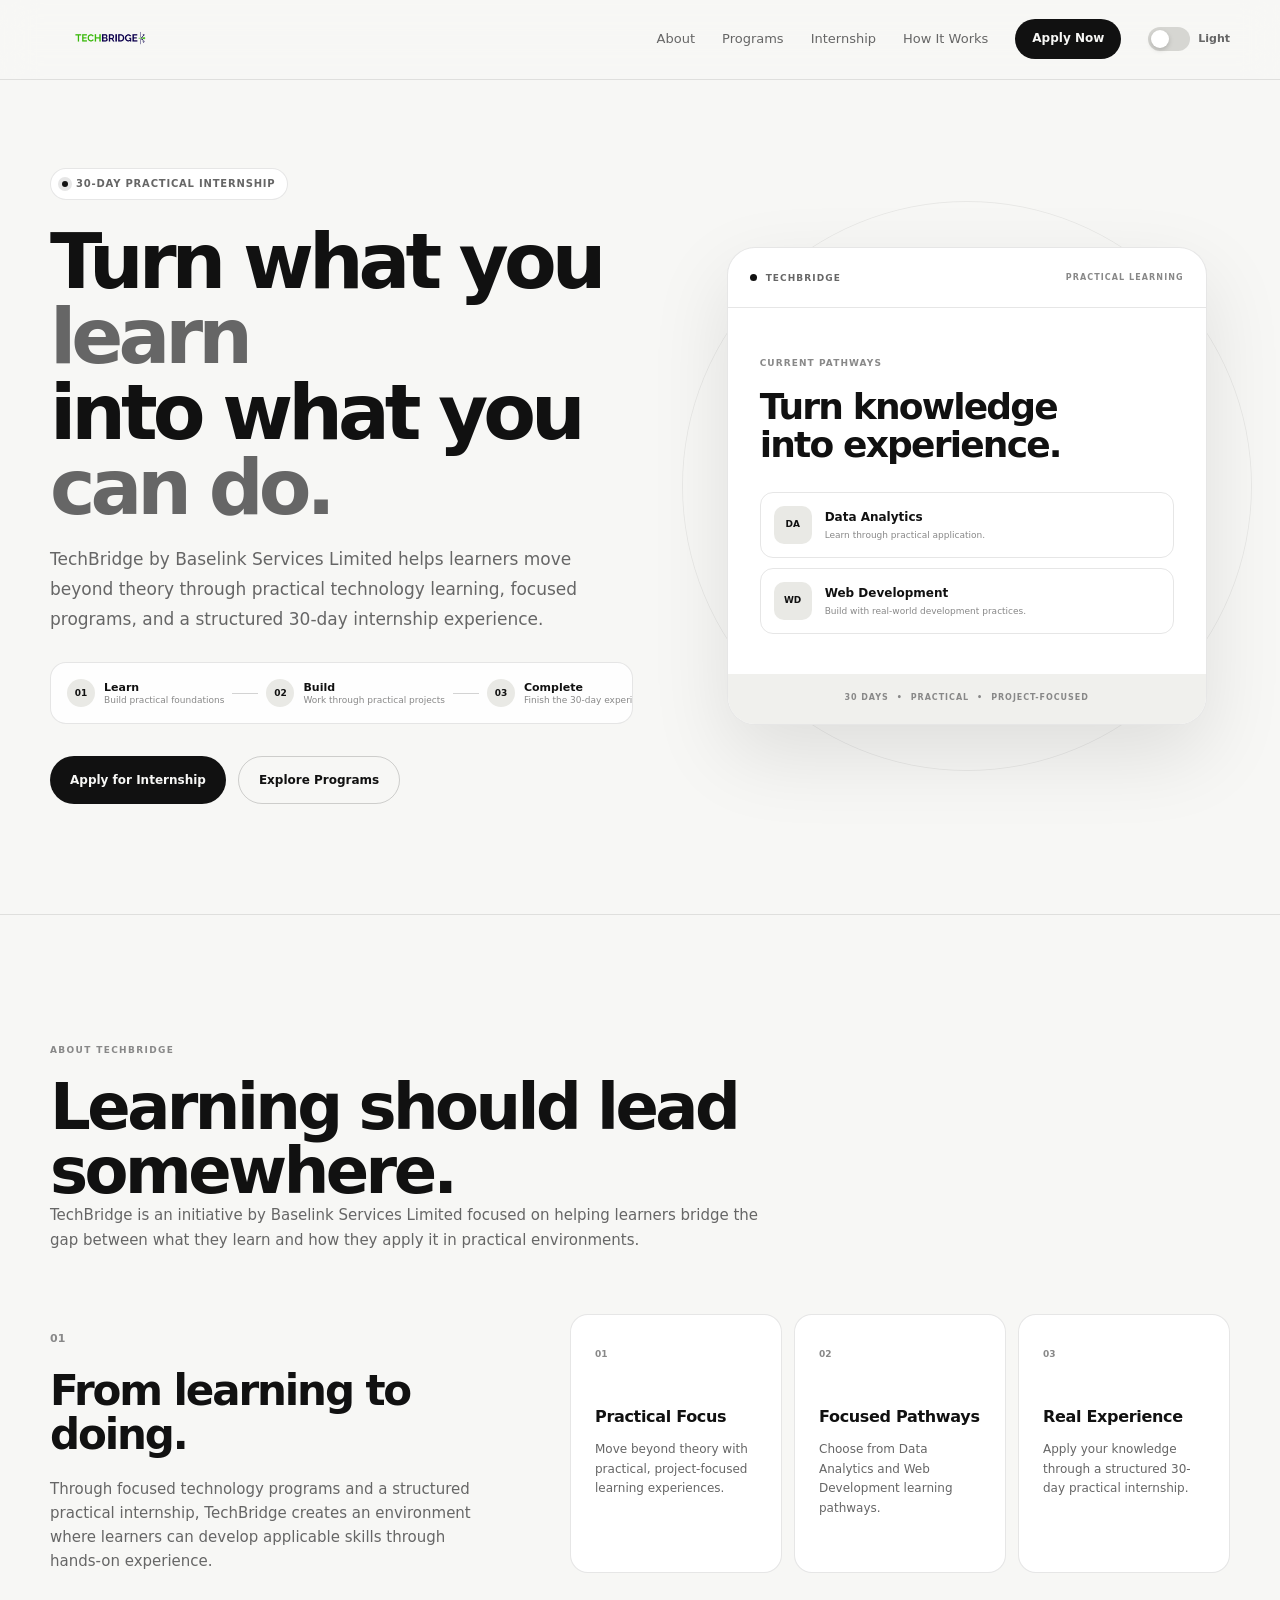
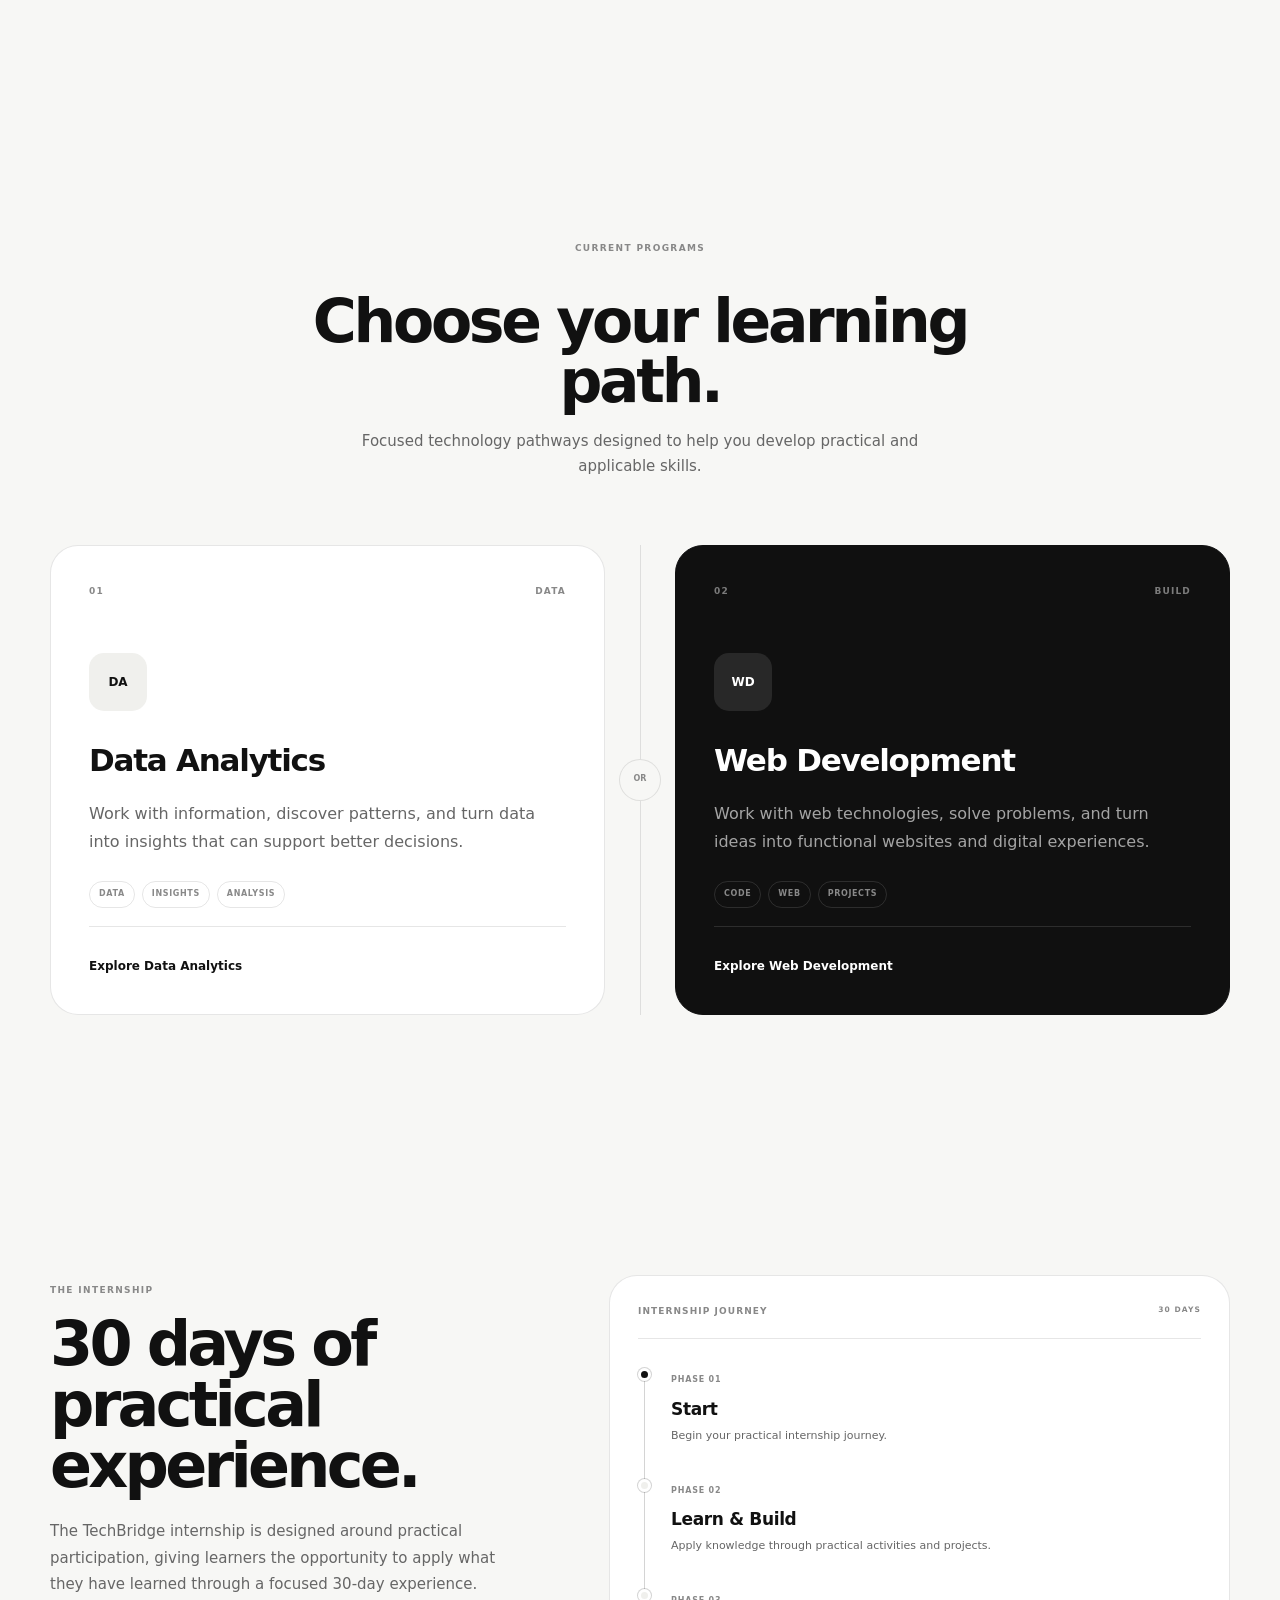
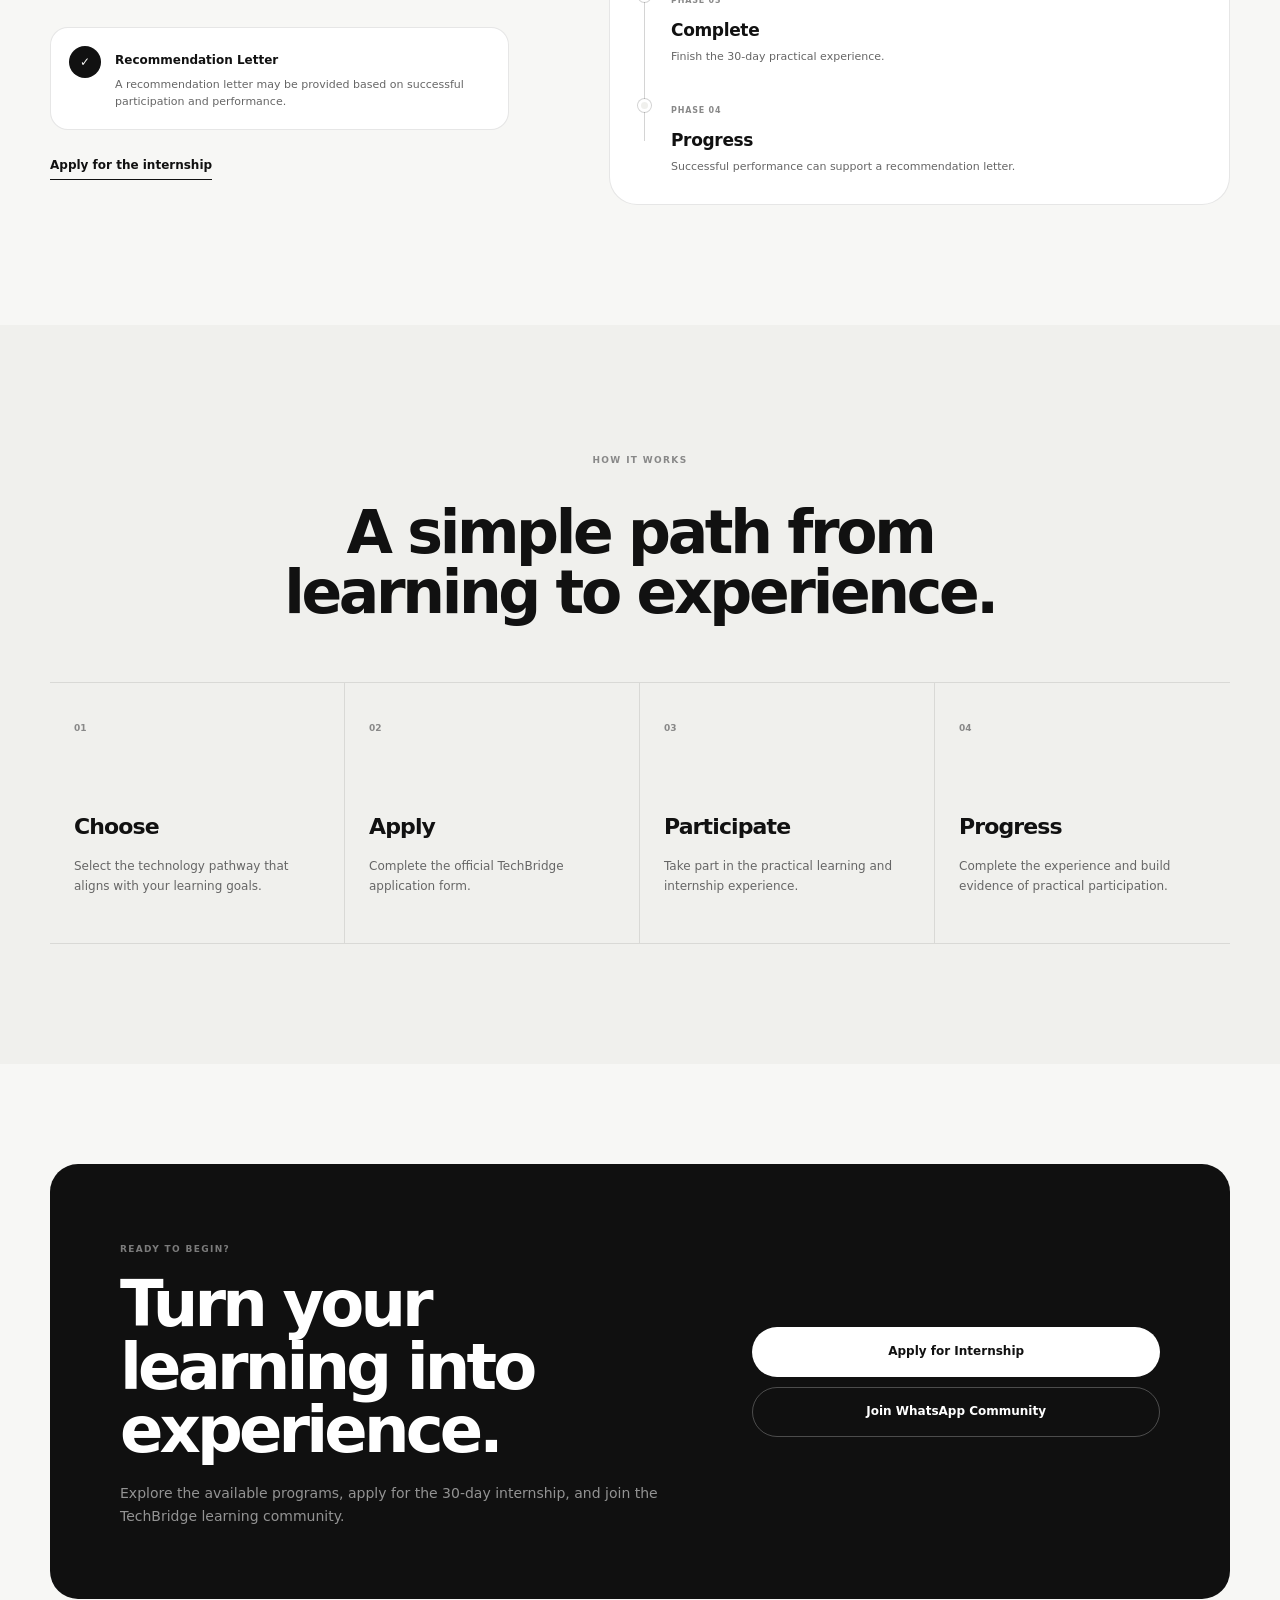
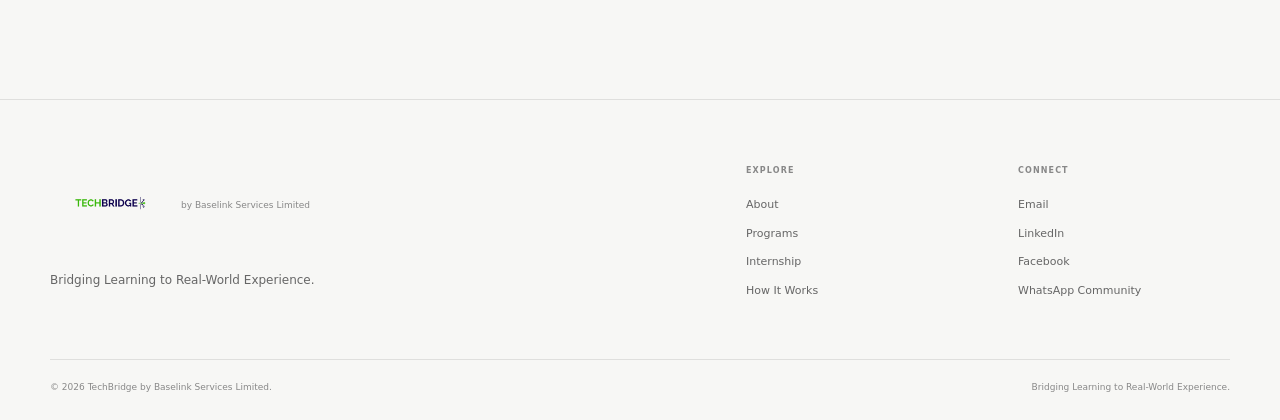
==== commit 708b7455: "Refactor mobile navigation and theme toggle functionality; enhance accessibility and responsiveness." ====
--- a/index.html
+++ b/index.html
@@ -20,21 +20,21 @@
       <!-- HEADER -->
       <header class="site-header">
         <div class="container header-inner">
-          <!-- Brand -->
-          <a href="#home" class="brand" aria-label="TechBridge home">
-            <img src="/techbridge-logo.png" class="brand-image" />
+          <a href="index.html" class="brand" aria-label="TechBridge home">
+            <img
+              src="/techbridge-logo.png"
+              class="brand-image"
+              alt="TechBridge"
+            />  
           </a>
-
-          <!-- Desktop Navigation -->
-          <nav
-            class="main-nav"
-            id="main-navigation"
-            aria-label="Main navigation"
-          >
-            <a href="#about">About</a>
-            <a href="#programs">Programs</a>
-            <a href="#internship">Internship</a>
-            <a href="#how-it-works">How It Works</a>
+          <nav class="main-nav" aria-label="Main navigation">
+            <a href="index.html#about">About</a>
+
+            <a href="programs.html">Programs</a>
+
+            <a href="index.html#internship">Internship</a>
+
+            <a href="index.html#how-it-works">How It Works</a>
 
             <a
               href="https://forms.gle/8EbdSy5ttGfLZfjv5?utm_source=chatgpt.com"
@@ -45,7 +45,6 @@
               Apply Now
             </a>
 
-            <!-- Theme Toggle -->
             <button
               type="button"
               class="theme-toggle"
@@ -64,7 +63,7 @@
             </button>
           </nav>
 
-          <!-- Mobile Controls -->
+          <!-- MOBILE CONTROLS -->
           <div class="mobile-controls">
             <button
               type="button"
@@ -93,17 +92,17 @@
           </div>
         </div>
 
-        <!-- Mobile Navigation -->
+        <!-- MOBILE NAVIGATION -->
         <div
           class="mobile-navigation"
           id="mobile-navigation"
           aria-hidden="true"
         >
           <div class="container mobile-navigation-inner">
-            <a href="#about">About</a>
-            <a href="#programs">Programs</a>
-            <a href="#internship">Internship</a>
-            <a href="#how-it-works">How It Works</a>
+            <a href="index.html#about">About</a>
+            <a href="programs.html">Programs</a>
+            <a href="index.html#internship">Internship</a>
+            <a href="index.html#how-it-works">How It Works</a>
 
             <a
               href="https://forms.gle/8EbdSy5ttGfLZfjv5?utm_source=chatgpt.com"
@@ -189,10 +188,9 @@
                   class="button button-primary"
                 >
                   Apply for Internship
-                  <span aria-hidden="true">↗</span>
                 </a>
 
-                <a href="#programs" class="button button-secondary">
+                <a href="programs.html#programs-explorer" class="button button-secondary">
                   Explore Programs
                 </a>
               </div>
@@ -222,7 +220,6 @@
                         <small> Learn through practical application. </small>
                       </div>
 
-                      <span>↗</span>
                     </div>
 
                     <div class="pathway-item">
@@ -235,7 +232,6 @@
                         </small>
                       </div>
 
-                      <span>↗</span>
                     </div>
                   </div>
                 </div>
@@ -322,14 +318,12 @@
         </section>
 
         <!-- PROGRAMS -->
-        <section class="section programs-section" id="programs">
+         <section class="section pathway-section">
           <div class="container">
-            <div class="section-heading section-heading-row">
-              <div>
-                <span class="section-label"> CURRENT PROGRAMS </span>
-
-                <h2>Choose your learning path.</h2>
-              </div>
+            <div class="section-heading centered">
+              <span class="section-label">CURRENT PROGRAMS </span>
+
+              <h2>Choose your learning path.</h2>
 
               <p>
                 Focused technology pathways designed to help you develop
@@ -337,47 +331,69 @@
               </p>
             </div>
 
-            <div class="program-grid">
-              <article class="program-card">
-                <div class="program-card-top">
-                  <span class="program-index">01</span>
-                  <span class="program-arrow">↗</span>
-                </div>
-
-                <div class="program-icon">DA</div>
+            <div class="pathway-comparison">
+              <article class="comparison-card">
+                <div class="comparison-top">
+                  <span>01</span>
+                  <span>DATA</span>
+                </div>
+
+                <div class="comparison-symbol">DA</div>
 
                 <h3>Data Analytics</h3>
 
                 <p>
-                  Develop practical data analytics knowledge and learn how to
-                  turn data into useful insights.
-                </p>
-
-                <div class="program-footer">
+                  Work with information, discover patterns, and turn data into
+                  insights that can support better decisions.
+                </p>
+
+                <div class="comparison-tags">
                   <span>DATA</span>
-                  <span>ANALYTICS</span>
-                </div>
+                  <span>INSIGHTS</span>
+                  <span>ANALYSIS</span>
+                </div>
+
+                <a
+                  href="/programs.html#programs-explorer"
+                  class="comparison-link"
+                  data-select-program="analytics"
+                >
+                  Explore Data Analytics
+                </a>
               </article>
 
-              <article class="program-card program-card-dark">
-                <div class="program-card-top">
-                  <span class="program-index">02</span>
-                  <span class="program-arrow">↗</span>
-                </div>
-
-                <div class="program-icon">WD</div>
+              <div class="comparison-divider">
+                <span>OR</span>
+              </div>
+
+              <article class="comparison-card comparison-card-dark">
+                <div class="comparison-top">
+                  <span>02</span>
+                  <span>BUILD</span>
+                </div>
+
+                <div class="comparison-symbol">WD</div>
 
                 <h3>Web Development</h3>
 
                 <p>
-                  Build practical web development skills through hands-on
-                  development and project-focused learning.
-                </p>
-
-                <div class="program-footer">
+                  Work with web technologies, solve problems, and turn ideas
+                  into functional websites and digital experiences.
+                </p>
+
+                <div class="comparison-tags">
+                  <span>CODE</span>
                   <span>WEB</span>
-                  <span>DEVELOPMENT</span>
-                </div>
+                  <span>PROJECTS</span>
+                </div>
+
+                <a
+                  href="/programs.html#programs-explorer"
+                  class="comparison-link"
+                  data-select-program="development"
+                >
+                  Explore Web Development
+                </a>
               </article>
             </div>
           </div>
@@ -418,7 +434,6 @@
                   class="text-link"
                 >
                   Apply for the internship
-                  <span>↗</span>
                 </a>
               </div>
 
@@ -556,7 +571,6 @@
                   class="button button-light"
                 >
                   Apply for Internship
-                  <span aria-hidden="true">↗</span>
                 </a>
 
                 <a
@@ -566,7 +580,6 @@
                   class="button button-outline-light"
                 >
                   Join WhatsApp Community
-                  <span aria-hidden="true">↗</span>
                 </a>
               </div>
             </div>
@@ -640,163 +653,6 @@
     </div>
 
     <!-- JAVASCRIPT -->
-    <script>
-      //  MOBILE MENU
-      const menuButton = document.getElementById("menu-button");
-      const mobileNavigation = document.getElementById("mobile-navigation");
-
-      const mobileNavLinks = mobileNavigation.querySelectorAll("a");
-
-      function openMobileMenu() {
-        mobileNavigation.classList.add("is-open");
-
-        menuButton.classList.add("is-open");
-
-        menuButton.setAttribute("aria-expanded", "true");
-
-        menuButton.setAttribute("aria-label", "Close navigation menu");
-
-        mobileNavigation.setAttribute("aria-hidden", "false");
-
-        document.body.classList.add("menu-open");
-      }
-
-      function closeMobileMenu() {
-        mobileNavigation.classList.remove("is-open");
-
-        menuButton.classList.remove("is-open");
-
-        menuButton.setAttribute("aria-expanded", "false");
-
-        menuButton.setAttribute("aria-label", "Open navigation menu");
-
-        mobileNavigation.setAttribute("aria-hidden", "true");
-
-        document.body.classList.remove("menu-open");
-      }
-
-      function toggleMobileMenu(event) {
-        event.stopPropagation();
-
-        if (mobileNavigation.classList.contains("is-open")) {
-          closeMobileMenu();
-        } else {
-          openMobileMenu();
-        }
-      }
-
-      menuButton.addEventListener("click", toggleMobileMenu);
-
-      /*
-       * Close the menu when a navigation link is selected.
-       * preventDefault is intentionally NOT used, so the browser
-       * can still perform normal anchor navigation.
-       */
-      mobileNavLinks.forEach((link) => {
-        link.addEventListener("click", () => {
-          closeMobileMenu();
-        });
-      });
-
-      /*
-       * Close when clicking anywhere outside the menu.
-       */
-      document.addEventListener("click", (event) => {
-        if (!mobileNavigation.classList.contains("is-open")) {
-          return;
-        }
-
-        const clickedInsideMenu = mobileNavigation.contains(event.target);
-
-        const clickedMenuButton = menuButton.contains(event.target);
-
-        if (!clickedInsideMenu && !clickedMenuButton) {
-          closeMobileMenu();
-        }
-      });
-
-      /*
-       * Escape key closes the mobile navigation.
-       */
-      document.addEventListener("keydown", (event) => {
-        if (
-          event.key === "Escape" &&
-          mobileNavigation.classList.contains("is-open")
-        ) {
-          closeMobileMenu();
-          menuButton.focus();
-        }
-      });
-
-      /*
-       * If viewport becomes desktop-sized while the mobile
-       * navigation is open, reset its state.
-       */
-      window.addEventListener("resize", () => {
-        if (window.innerWidth > 700) {
-          closeMobileMenu();
-        }
-      });
-
-      //  LIGHT / DARK MODE
-      const themeButtons = [
-        document.getElementById("theme-toggle"),
-        document.getElementById("mobile-theme-toggle"),
-      ];
-
-      function setTheme(theme) {
-        document.documentElement.setAttribute("data-theme", theme);
-
-        const isDark = theme === "dark";
-
-        themeButtons.forEach((button) => {
-          if (!button) return;
-
-          button.setAttribute("aria-pressed", String(isDark));
-
-          button.setAttribute(
-            "aria-label",
-            isDark ? "Switch to light mode" : "Switch to dark mode",
-          );
-        });
-
-        localStorage.setItem("techbridge-theme", theme);
-      }
-
-      function getInitialTheme() {
-        const savedTheme = localStorage.getItem("techbridge-theme");
-
-        if (savedTheme === "light" || savedTheme === "dark") {
-          return savedTheme;
-        }
-
-        return window.matchMedia("(prefers-color-scheme: dark)").matches
-          ? "dark"
-          : "light";
-      }
-
-      const initialTheme = getInitialTheme();
-
-      setTheme(initialTheme);
-
-      themeButtons.forEach((button) => {
-        if (!button) return;
-
-        button.addEventListener("click", (event) => {
-          event.stopPropagation();
-
-          const currentTheme =
-            document.documentElement.getAttribute("data-theme");
-
-          setTheme(currentTheme === "dark" ? "light" : "dark");
-        });
-      });
-
-      window.addEventListener("hashchange", () => {
-        if (mobileNavigation.classList.contains("is-open")) {
-          closeMobileMenu();
-        }
-      });
-    </script>
+    <script src="script.js"></script>
   </body>
 </html>
--- a/style.css
+++ b/style.css
@@ -98,6 +98,10 @@
   overflow-x: hidden;
 }
 
+main {
+  padding-top: var(--header-height);
+}
+
 img,
 svg {
   max-width: 100%;
@@ -138,7 +142,7 @@
 
 /* HEADER */
 .site-header {
-  position: sticky;
+  position: fixed;
   top: 0;
   left: 0;
   z-index: 1000;
@@ -179,7 +183,7 @@
   display: block;
   width: 120px;
   height: auto;
-  max-height: 52px;
+  max-height: 78px;
   object-fit: contain;
 }
 
@@ -2281,3 +2285,1026 @@
     transition-duration: 0.01ms !important;
   }
 }
+
+
+
+
+
+
+/* =========================================================
+PROGRAMS PAGE
+========================================================= */
+
+/* PROGRAMS HERO */
+
+.programs-hero {
+position: relative;
+min-height: calc(100vh - var(--header-height));
+display: flex;
+align-items: center;
+padding: 110px 0 100px;
+overflow: hidden;
+}
+
+.programs-hero::before {
+content: "";
+position: absolute;
+width: 520px;
+height: 520px;
+top: 5%;
+right: -180px;
+border: 1px solid var(--border);
+border-radius: 50%;
+pointer-events: none;
+}
+
+.programs-hero::after {
+content: "";
+position: absolute;
+width: 720px;
+height: 720px;
+top: -5%;
+right: -280px;
+border: 1px solid var(--border);
+border-radius: 50%;
+pointer-events: none;
+}
+
+.programs-hero-inner {
+position: relative;
+z-index: 2;
+display: grid;
+grid-template-columns: minmax(0, 1fr) minmax(420px, 0.9fr);
+align-items: center;
+gap: 90px;
+}
+
+.programs-hero-copy {
+max-width: 700px;
+}
+
+.programs-hero-copy h1 {
+max-width: 760px;
+margin: 24px 0 25px;
+font-size: clamp(48px, 6.5vw, 86px);
+line-height: 0.98;
+letter-spacing: -0.065em;
+font-weight: 700;
+}
+
+.programs-hero-copy h1 span {
+display: block;
+color: var(--text-soft);
+}
+
+.programs-hero-copy > p {
+max-width: 610px;
+margin: 0;
+color: var(--text-soft);
+font-size: 17px;
+line-height: 1.8;
+}
+
+.programs-hero-actions {
+display: flex;
+flex-wrap: wrap;
+gap: 12px;
+margin-top: 35px;
+}
+
+.programs-hero-visual {
+position: relative;
+min-height: 500px;
+display: grid;
+place-items: center;
+}
+
+.program-index-card {
+position: relative;
+z-index: 3;
+width: min(100%, 470px);
+background: var(--surface);
+border: 1px solid var(--border-strong);
+border-radius: var(--radius-lg);
+box-shadow: var(--shadow-lg);
+overflow: hidden;
+transform: rotate(1.5deg);
+transition:
+transform 0.5s var(--ease),
+box-shadow 0.5s ease;
+}
+
+.program-index-card:hover {
+transform: rotate(0deg) translateY(-8px);
+box-shadow: 0 35px 90px rgba(0, 0, 0, 0.13);
+}
+
+.program-index-top,
+.program-index-bottom {
+display: flex;
+align-items: center;
+justify-content: space-between;
+gap: 12px;
+padding: 19px 23px;
+color: var(--text-muted);
+font-size: 9px;
+font-weight: 700;
+letter-spacing: 0.12em;
+}
+
+.program-index-top {
+border-bottom: 1px solid var(--border);
+}
+
+.program-index-bottom {
+justify-content: flex-start;
+border-top: 1px solid var(--border);
+}
+
+.program-index-main {
+padding: 25px;
+}
+
+.index-path {
+display: grid;
+grid-template-columns: 35px 1fr 25px;
+align-items: center;
+gap: 15px;
+min-height: 110px;
+padding: 20px;
+border-radius: 16px;
+transition:
+transform 0.3s var(--ease),
+background 0.3s ease;
+}
+
+.index-path + .index-path {
+margin-top: 10px;
+}
+
+.index-path:hover {
+transform: translateX(5px);
+}
+
+.index-path-light {
+background: var(--surface-soft);
+}
+
+.index-path-dark {
+background: var(--surface-dark);
+color: #fff;
+}
+
+.index-path > span:first-child {
+font-size: 10px;
+font-weight: 700;
+opacity: 0.5;
+}
+
+.index-path > span:last-child {
+text-align: right;
+font-size: 18px;
+}
+
+.index-path div {
+display: flex;
+flex-direction: column;
+}
+
+.index-path small {
+margin-bottom: 5px;
+font-size: 8px;
+letter-spacing: 0.14em;
+opacity: 0.55;
+}
+
+.index-path strong {
+font-size: 17px;
+letter-spacing: -0.02em;
+}
+
+.hero-orbit {
+position: absolute;
+border: 1px solid var(--border);
+border-radius: 50%;
+pointer-events: none;
+}
+
+.hero-orbit-one {
+width: 420px;
+height: 420px;
+animation: orbitFloat 8s ease-in-out infinite;
+}
+
+.hero-orbit-two {
+width: 570px;
+height: 570px;
+opacity: 0.6;
+animation: orbitFloat 10s ease-in-out infinite reverse;
+}
+
+@keyframes orbitFloat {
+0%,
+100% {
+transform: rotate(0deg) scale(1);
+}
+
+50% {
+transform: rotate(5deg) scale(1.025);
+}
+}
+
+/* INTRO */
+
+.programs-intro {
+padding-top: 70px;
+padding-bottom: 130px;
+}
+
+.programs-intro-grid {
+display: grid;
+grid-template-columns: 1fr 0.8fr;
+gap: 100px;
+align-items: end;
+}
+
+.programs-intro .section-heading h2 {
+max-width: 680px;
+margin-top: 18px;
+font-size: clamp(40px, 5vw, 66px);
+line-height: 1;
+letter-spacing: -0.055em;
+}
+
+.programs-intro-copy {
+padding-bottom: 6px;
+}
+
+.programs-intro-copy p {
+margin: 0;
+color: var(--text-soft);
+font-size: 16px;
+line-height: 1.8;
+}
+
+.programs-intro-copy p + p {
+margin-top: 18px;
+}
+
+/* PROGRAM EXPLORER */
+
+.program-explorer-section {
+background: var(--surface);
+border-top: 1px solid var(--border);
+border-bottom: 1px solid var(--border);
+}
+
+.section-heading-row {
+display: flex;
+align-items: end;
+justify-content: space-between;
+gap: 60px;
+}
+
+.section-heading-row > p {
+max-width: 440px;
+margin: 0;
+color: var(--text-soft);
+}
+
+.program-selector {
+display: grid;
+grid-template-columns: 1fr 1fr;
+gap: 1px;
+margin-top: 55px;
+background: var(--border-strong);
+border: 1px solid var(--border-strong);
+border-radius: var(--radius-md);
+overflow: hidden;
+}
+
+.program-selector-button {
+position: relative;
+display: grid;
+grid-template-columns: 45px 1fr 30px;
+align-items: center;
+gap: 18px;
+min-height: 105px;
+padding: 20px 25px;
+border: 0;
+background: var(--surface-soft);
+color: var(--text);
+text-align: left;
+cursor: pointer;
+transition:
+background 0.3s ease,
+color 0.3s ease;
+}
+
+.program-selector-button:hover {
+background: var(--surface);
+}
+
+.program-selector-button.is-active {
+background: var(--text);
+color: var(--bg);
+}
+
+.selector-number {
+font-size: 10px;
+font-weight: 700;
+opacity: 0.45;
+}
+
+.selector-content {
+display: flex;
+flex-direction: column;
+}
+
+.selector-content small {
+margin-bottom: 5px;
+font-size: 8px;
+font-weight: 700;
+letter-spacing: 0.14em;
+opacity: 0.55;
+}
+
+.selector-content strong {
+font-size: 19px;
+letter-spacing: -0.02em;
+}
+
+.selector-arrow {
+text-align: right;
+font-size: 18px;
+opacity: 0.6;
+}
+
+.program-detail-wrap {
+margin-top: 18px;
+}
+
+.program-detail-panel {
+display: none;
+padding: 55px;
+background: var(--bg);
+border: 1px solid var(--border);
+border-radius: var(--radius-lg);
+animation: panelIn 0.45s var(--ease);
+}
+
+.program-detail-panel.is-active {
+display: block;
+}
+
+@keyframes panelIn {
+from {
+opacity: 0;
+transform: translateY(12px);
+}
+
+to {
+opacity: 1;
+transform: translateY(0);
+}
+}
+
+.program-detail-header {
+display: flex;
+align-items: center;
+gap: 18px;
+padding-bottom: 35px;
+border-bottom: 1px solid var(--border);
+}
+
+.program-detail-icon {
+width: 58px;
+height: 58px;
+display: grid;
+place-items: center;
+flex-shrink: 0;
+background: var(--text);
+color: var(--bg);
+border-radius: 16px;
+font-size: 13px;
+font-weight: 800;
+letter-spacing: -0.04em;
+}
+
+.program-detail-kicker {
+display: block;
+margin-bottom: 6px;
+color: var(--text-muted);
+font-size: 9px;
+font-weight: 700;
+letter-spacing: 0.14em;
+}
+
+.program-detail-header h3 {
+margin: 0;
+font-size: clamp(28px, 4vw, 42px);
+line-height: 1;
+letter-spacing: -0.045em;
+}
+
+.program-detail-grid {
+display: grid;
+grid-template-columns: 1fr 0.9fr;
+gap: 80px;
+padding: 50px 0;
+}
+
+.detail-label {
+display: block;
+margin-bottom: 15px;
+color: var(--text-muted);
+font-size: 9px;
+font-weight: 700;
+letter-spacing: 0.14em;
+}
+
+.program-detail-main h4 {
+margin: 0 0 22px;
+font-size: clamp(30px, 4vw, 47px);
+line-height: 1.04;
+letter-spacing: -0.05em;
+}
+
+.program-detail-main > p {
+max-width: 650px;
+margin: 0;
+color: var(--text-soft);
+line-height: 1.8;
+}
+
+.program-direction {
+display: grid;
+grid-template-columns: 38px 1fr;
+gap: 15px;
+margin-top: 38px;
+padding-top: 28px;
+border-top: 1px solid var(--border);
+}
+
+.direction-icon {
+width: 34px;
+height: 34px;
+display: grid;
+place-items: center;
+border: 1px solid var(--border-strong);
+border-radius: 50%;
+font-size: 14px;
+}
+
+.program-direction strong {
+font-size: 13px;
+}
+
+.program-direction p {
+margin: 5px 0 0;
+color: var(--text-soft);
+font-size: 13px;
+line-height: 1.65;
+}
+
+.skills-heading {
+display: flex;
+align-items: center;
+justify-content: space-between;
+gap: 20px;
+border-bottom: 1px solid var(--border);
+}
+
+.skills-heading .detail-label {
+margin-bottom: 15px;
+}
+
+.skills-heading > span:last-child {
+color: var(--text-muted);
+font-size: 9px;
+font-weight: 700;
+letter-spacing: 0.1em;
+}
+
+.skill-item {
+display: grid;
+grid-template-columns: 32px 1fr;
+grid-template-rows: auto auto;
+column-gap: 14px;
+padding: 19px 0;
+border-bottom: 1px solid var(--border);
+}
+
+.skill-item > span {
+grid-row: span 2;
+padding-top: 2px;
+color: var(--text-muted);
+font-size: 9px;
+font-weight: 700;
+}
+
+.skill-item strong {
+font-size: 14px;
+}
+
+.skill-item small {
+margin-top: 3px;
+color: var(--text-muted);
+font-size: 11px;
+line-height: 1.5;
+}
+
+.program-detail-footer {
+display: flex;
+align-items: center;
+justify-content: space-between;
+gap: 30px;
+padding-top: 25px;
+border-top: 1px solid var(--border);
+}
+
+.program-detail-footer > span {
+color: var(--text-muted);
+font-size: 9px;
+font-weight: 700;
+letter-spacing: 0.14em;
+}
+
+/* PATHWAY COMPARISON */
+
+.pathway-section {
+padding-top: 140px;
+padding-bottom: 140px;
+}
+
+.section-heading.centered {
+max-width: 720px;
+margin-inline: auto;
+text-align: center;
+}
+
+.section-heading.centered h2 {
+margin: 18px 0 18px;
+font-size: clamp(38px, 5vw, 60px);
+line-height: 1;
+letter-spacing: -0.055em;
+}
+
+.section-heading.centered > p {
+margin: 0 auto;
+max-width: 560px;
+color: var(--text-soft);
+}
+
+.pathway-comparison {
+position: relative;
+display: grid;
+grid-template-columns: 1fr 70px 1fr;
+align-items: stretch;
+gap: 0;
+margin-top: 65px;
+}
+
+.comparison-card {
+position: relative;
+min-height: 470px;
+display: flex;
+flex-direction: column;
+padding: 38px;
+background: var(--surface);
+border: 1px solid var(--border);
+border-radius: var(--radius-lg);
+transition:
+transform 0.35s var(--ease),
+box-shadow 0.35s ease;
+}
+
+.comparison-card:hover {
+transform: translateY(-6px);
+box-shadow: var(--shadow-lg);
+}
+
+.comparison-card-dark {
+background: var(--surface-dark);
+color: #fff;
+border-color: var(--surface-dark);
+}
+
+.comparison-top {
+display: flex;
+align-items: center;
+justify-content: space-between;
+color: var(--text-muted);
+font-size: 9px;
+font-weight: 700;
+letter-spacing: 0.13em;
+}
+
+.comparison-card-dark .comparison-top {
+color: rgba(255, 255, 255, 0.45);
+}
+
+.comparison-symbol {
+width: 58px;
+height: 58px;
+display: grid;
+place-items: center;
+margin: 55px 0 25px;
+background: var(--surface-soft);
+border-radius: 15px;
+font-size: 12px;
+font-weight: 800;
+}
+
+.comparison-card-dark .comparison-symbol {
+background: rgba(255, 255, 255, 0.1);
+}
+
+.comparison-card h3 {
+margin: 0;
+font-size: 31px;
+letter-spacing: -0.04em;
+}
+
+.comparison-card > p {
+max-width: 460px;
+margin: 14px 0 25px;
+color: var(--text-soft);
+line-height: 1.75;
+}
+
+.comparison-card-dark > p {
+color: rgba(255, 255, 255, 0.62);
+}
+
+.comparison-tags {
+display: flex;
+flex-wrap: wrap;
+gap: 7px;
+}
+
+.comparison-tags span {
+padding: 6px 9px;
+border: 1px solid var(--border);
+border-radius: 999px;
+color: var(--text-muted);
+font-size: 8px;
+font-weight: 700;
+letter-spacing: 0.08em;
+}
+
+.comparison-card-dark .comparison-tags span {
+border-color: rgba(255, 255, 255, 0.12);
+color: rgba(255, 255, 255, 0.5);
+}
+
+.comparison-link {
+display: flex;
+align-items: center;
+justify-content: space-between;
+gap: 20px;
+margin-top: auto;
+padding-top: 30px;
+border-top: 1px solid var(--border);
+font-size: 12px;
+font-weight: 700;
+transition: opacity 0.25s ease;
+}
+
+.comparison-card-dark .comparison-link {
+border-color: rgba(255, 255, 255, 0.12);
+}
+
+.comparison-link:hover {
+opacity: 0.6;
+}
+
+.comparison-divider {
+position: relative;
+z-index: 3;
+display: grid;
+place-items: center;
+}
+
+.comparison-divider::before {
+content: "";
+position: absolute;
+top: 0;
+bottom: 0;
+width: 1px;
+background: var(--border);
+}
+
+.comparison-divider span {
+position: relative;
+z-index: 2;
+width: 42px;
+height: 42px;
+display: grid;
+place-items: center;
+background: var(--bg);
+border: 1px solid var(--border);
+border-radius: 50%;
+color: var(--text-muted);
+font-size: 8px;
+font-weight: 700;
+}
+
+/* LEARNING APPROACH */
+
+.learning-section {
+background: var(--surface);
+border-top: 1px solid var(--border);
+border-bottom: 1px solid var(--border);
+}
+
+.learning-grid {
+display: grid;
+grid-template-columns: 0.85fr 1.15fr;
+gap: 100px;
+align-items: start;
+}
+
+.learning-copy {
+position: sticky;
+top: calc(var(--header-height) + 35px);
+}
+
+.learning-copy h2 {
+margin: 20px 0;
+font-size: clamp(40px, 5vw, 60px);
+line-height: 1;
+letter-spacing: -0.055em;
+}
+
+.learning-copy h2 span {
+display: block;
+color: var(--text-soft);
+}
+
+.learning-copy > p {
+max-width: 480px;
+margin: 0;
+color: var(--text-soft);
+line-height: 1.8;
+}
+
+.learning-steps {
+border-top: 1px solid var(--border);
+}
+
+.learning-step {
+display: grid;
+grid-template-columns: 55px 1fr;
+gap: 25px;
+padding: 30px 0;
+border-bottom: 1px solid var(--border);
+transition: padding-left 0.3s var(--ease);
+}
+
+.learning-step:hover {
+padding-left: 8px;
+}
+
+.learning-step > span {
+color: var(--text-muted);
+font-size: 10px;
+font-weight: 700;
+}
+
+.learning-step small {
+color: var(--text-muted);
+font-size: 8px;
+font-weight: 700;
+letter-spacing: 0.14em;
+}
+
+.learning-step h3 {
+margin: 5px 0 7px;
+font-size: 21px;
+letter-spacing: -0.025em;
+}
+
+.learning-step p {
+max-width: 480px;
+margin: 0;
+color: var(--text-soft);
+font-size: 13px;
+}
+
+/* REVEAL ANIMATION */
+
+.reveal {
+animation: revealUp 0.8s var(--ease) both;
+}
+
+.reveal-delay {
+animation-delay: 0.12s;
+}
+
+@keyframes revealUp {
+from {
+opacity: 0;
+transform: translateY(22px);
+}
+
+to {
+opacity: 1;
+transform: translateY(0);
+}
+}
+
+/* ACTIVE NAV */
+
+.main-nav > a.nav-active {
+color: var(--text);
+}
+
+.main-nav > a.nav-active::after {
+transform: scaleX(1);
+transform-origin: left;
+}
+
+/* MOBILE */
+
+@media (max-width: 1000px) {
+.programs-hero-inner {
+grid-template-columns: 1fr;
+gap: 60px;
+}
+
+.programs-hero-copy {
+max-width: 800px;
+}
+
+.programs-hero-visual {
+min-height: 430px;
+}
+
+.programs-intro-grid,
+.learning-grid {
+grid-template-columns: 1fr;
+gap: 45px;
+}
+
+.learning-copy {
+position: static;
+}
+
+.program-detail-grid {
+grid-template-columns: 1fr;
+gap: 60px;
+}
+}
+
+@media (max-width: 700px) {
+.programs-hero {
+min-height: auto;
+padding: 80px 0 75px;
+}
+
+.programs-hero-copy h1 {
+font-size: clamp(43px, 13vw, 65px);
+}
+
+.programs-hero-copy > p {
+font-size: 15px;
+}
+
+.programs-hero-actions {
+flex-direction: column;
+align-items: stretch;
+}
+
+.programs-hero-actions .button {
+width: 100%;
+}
+
+.programs-hero-visual {
+min-height: 350px;
+}
+
+.program-index-card {
+width: 100%;
+transform: none;
+}
+
+.hero-orbit-one {
+width: 300px;
+height: 300px;
+}
+
+.hero-orbit-two {
+width: 400px;
+height: 400px;
+}
+
+.programs-intro {
+padding-top: 55px;
+padding-bottom: 90px;
+}
+
+.programs-intro .section-heading h2 {
+font-size: clamp(38px, 11vw, 52px);
+}
+
+.section-heading-row {
+display: block;
+}
+
+.section-heading-row > p {
+margin-top: 22px;
+}
+
+.program-selector {
+grid-template-columns: 1fr;
+}
+
+.program-selector-button {
+min-height: 88px;
+}
+
+.program-detail-panel {
+padding: 30px 22px;
+border-radius: 20px;
+}
+
+.program-detail-header {
+padding-bottom: 27px;
+}
+
+.program-detail-grid {
+padding: 35px 0;
+gap: 40px;
+}
+
+.program-detail-main h4 {
+font-size: 34px;
+}
+
+.program-detail-footer {
+align-items: flex-start;
+flex-direction: column;
+gap: 18px;
+}
+
+.pathway-section {
+padding-top: 90px;
+padding-bottom: 90px;
+}
+
+.pathway-comparison {
+grid-template-columns: 1fr;
+gap: 20px;
+}
+
+.comparison-card {
+min-height: 430px;
+padding: 28px;
+}
+
+.comparison-divider {
+height: 50px;
+}
+
+.comparison-divider::before {
+top: 0;
+bottom: 0;
+left: 50%;
+width: 1px;
+}
+
+.comparison-divider span {
+width: 38px;
+height: 38px;
+}
+
+.learning-grid {
+gap: 50px;
+}
+
+.learning-copy h2 {
+font-size: 42px;
+}
+
+.learning-step {
+grid-template-columns: 35px 1fr;
+gap: 15px;
+}
+}
+
+/* REDUCED MOTION */
+
+@media (prefers-reduced-motion: reduce) {
+html {
+scroll-behavior: auto;
+}
+
+*,
+*::before,
+*::after {
+animation-duration: 0.01ms !important;
+animation-iteration-count: 1 !important;
+transition-duration: 0.01ms !important;
+}
+}
